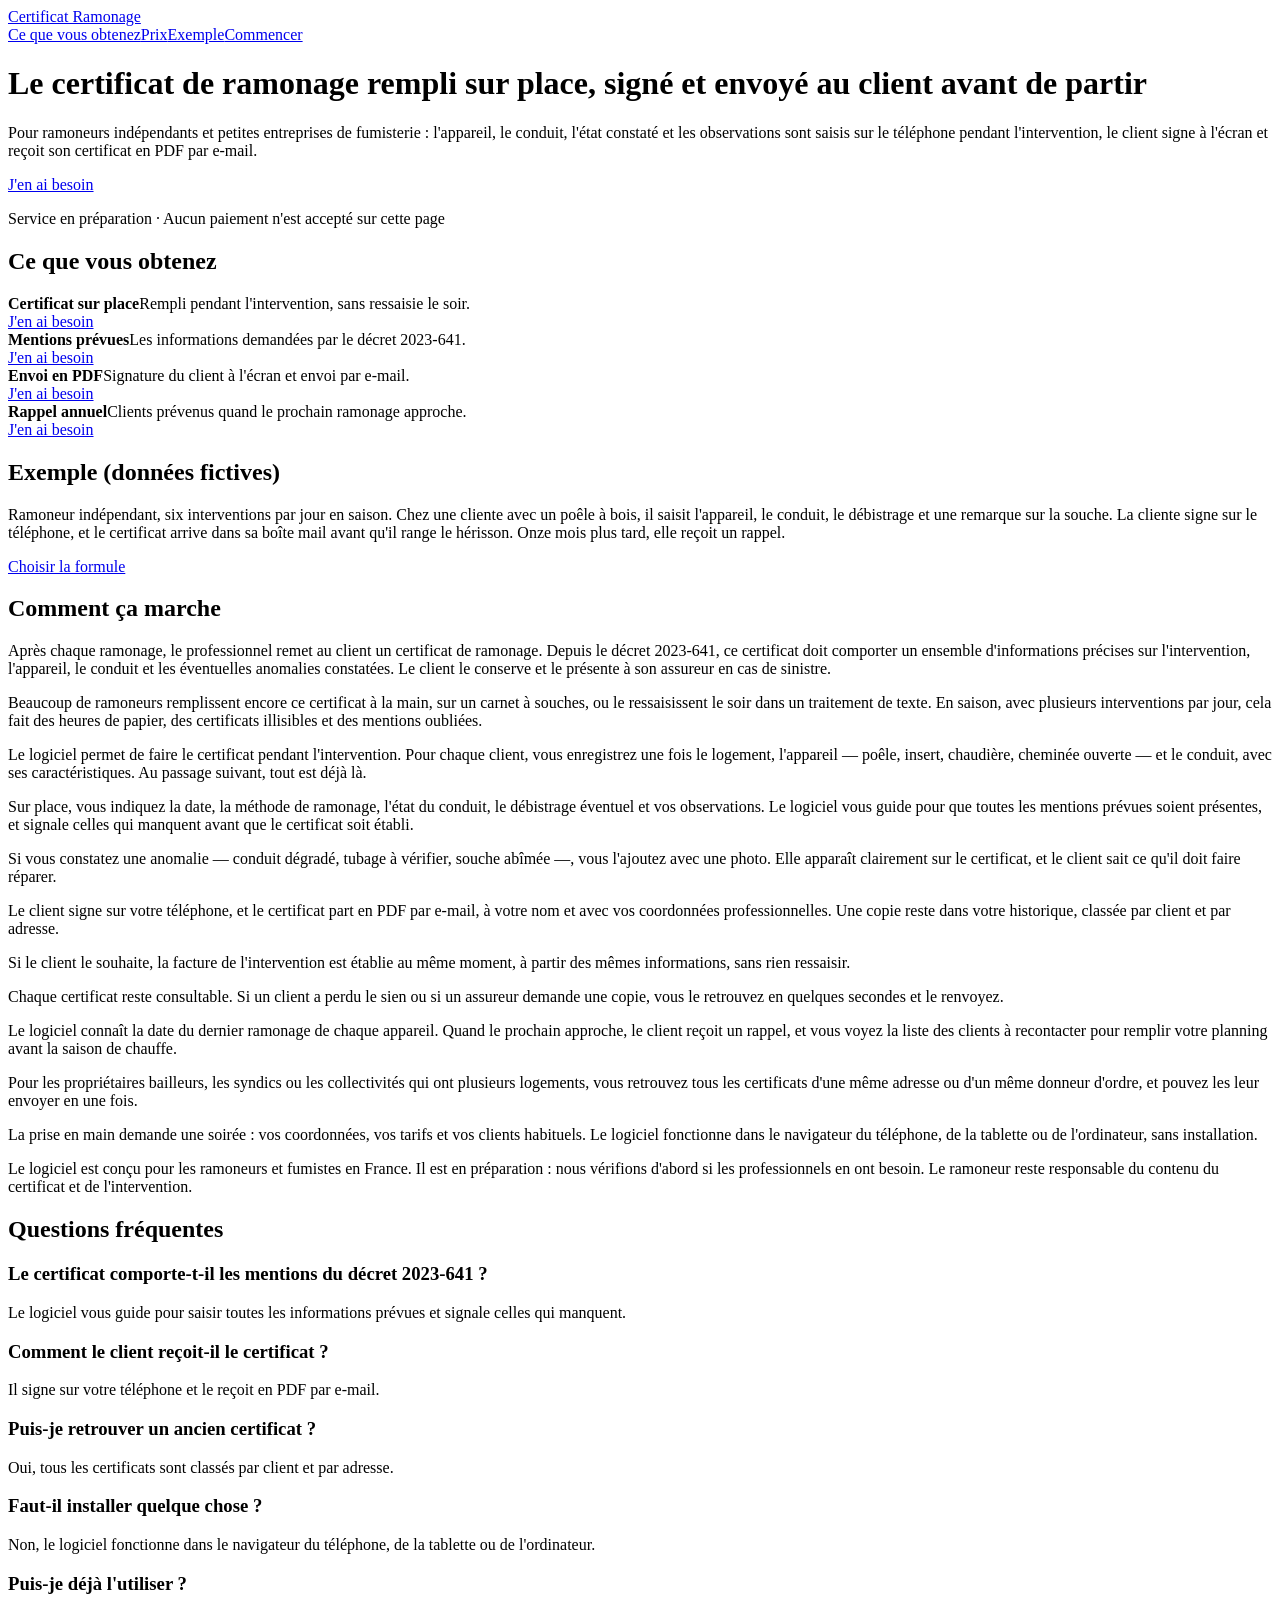
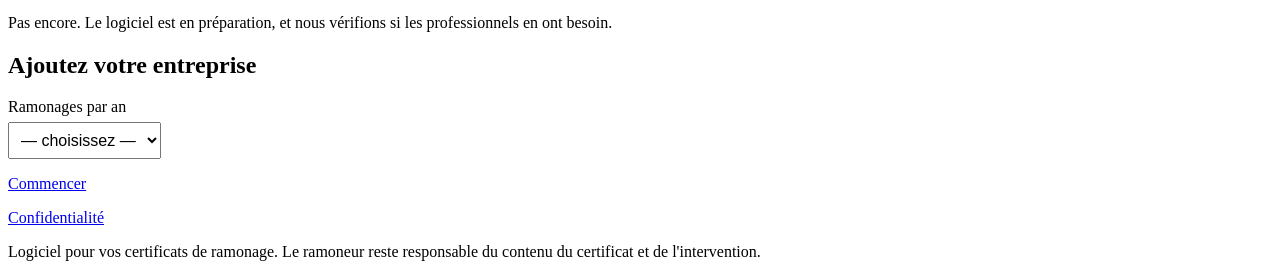
==== index.html @ cc1900db "Смок certiramonage — комплект автора (_Гипотезы), публикация «Смоками» (органика, слово Владельца 14" ====
<!doctype html>
<html lang="fr-FR">
<head>
<meta charset="utf-8">
<!-- Google Tag Manager: код контейнера вставляет автор по заказу «Смоков» (СМ-09) -->
<meta name="viewport" content="width=device-width,initial-scale=1">
<link rel="canonical" href="https://certiramonage.dokufile.com/">
<title>Certificat de ramonage sur place, envoyé en PDF au client</title>
<meta name="description" content="Pour ramoneurs et fumistes : le certificat de ramonage est rempli sur le téléphone pendant l'intervention, avec les mentions prévues par le décret 2023-641, signé par le client et envoyé en PDF avant de quitter le logement.">
<link rel="icon" href="favicon.svg">
<link rel="stylesheet" href="style.css">
<script src="smoke.js" defer></script>
<!-- faq-jsonld:start -->
<script type="application/ld+json">
{
 "@context": "https://schema.org",
 "@type": "FAQPage",
 "mainEntity": [
  {
   "@type": "Question",
   "name": "Le certificat comporte-t-il les mentions du décret 2023-641 ?",
   "acceptedAnswer": {
    "@type": "Answer",
    "text": "Le logiciel vous guide pour saisir toutes les informations prévues et signale celles qui manquent."
   }
  },
  {
   "@type": "Question",
   "name": "Comment le client reçoit-il le certificat ?",
   "acceptedAnswer": {
    "@type": "Answer",
    "text": "Il signe sur votre téléphone et le reçoit en PDF par e-mail."
   }
  },
  {
   "@type": "Question",
   "name": "Puis-je retrouver un ancien certificat ?",
   "acceptedAnswer": {
    "@type": "Answer",
    "text": "Oui, tous les certificats sont classés par client et par adresse."
   }
  },
  {
   "@type": "Question",
   "name": "Faut-il installer quelque chose ?",
   "acceptedAnswer": {
    "@type": "Answer",
    "text": "Non, le logiciel fonctionne dans le navigateur du téléphone, de la tablette ou de l'ordinateur."
   }
  },
  {
   "@type": "Question",
   "name": "Puis-je déjà l'utiliser ?",
   "acceptedAnswer": {
    "@type": "Answer",
    "text": "Pas encore. Le logiciel est en préparation, et nous vérifions si les professionnels en ont besoin."
   }
  }
 ]
}
</script>
<!-- faq-jsonld:end -->
</head>
<body>
<!-- Google Tag Manager (noscript): по заказу «Смоков» (СМ-09) -->

<header><div class="wrap">
  <div class="logo"><a href="index.html" data-ev="click_logo_home">Certificat Ramonage</a></div>
  <nav class="top"><a href="#quoi" data-ev="click_nav_quoi">Ce que vous obtenez</a><a href="price.html" data-ev="click_nav_prix">Prix</a><a href="#exemple" data-ev="click_nav_exemple">Exemple</a><a href="#start" data-ev="click_nav_start">Commencer</a></nav>
</div></header>

<div class="wrap">
  <div class="hero">
    <h1>Le certificat de ramonage rempli sur place, signé et envoyé au client avant de partir</h1>
    <p class="sub">Pour ramoneurs indépendants et petites entreprises de fumisterie : l'appareil, le conduit, l'état constaté et les observations sont saisis sur le téléphone pendant l'intervention, le client signe à l'écran et reçoit son certificat en PDF par e-mail.</p>
    <a class="cta" href="price.html" data-ev="cta_click">J'en ai besoin</a>
    <p class="cta-note">Service en préparation · Aucun paiement n'est accepté sur cette page</p>
  </div>

  <section id="quoi" data-view="features_view">
    <h2>Ce que vous obtenez</h2>
    <div class="grid">
      <div class="card"><b>Certificat sur place</b><span>Rempli pendant l'intervention, sans ressaisie le soir.</span><br><a class="btn" href="price.html" data-ev="feature_certificat">J'en ai besoin</a></div>
      <div class="card"><b>Mentions prévues</b><span>Les informations demandées par le décret 2023-641.</span><br><a class="btn" href="price.html" data-ev="feature_mentions">J'en ai besoin</a></div>
      <div class="card"><b>Envoi en PDF</b><span>Signature du client à l'écran et envoi par e-mail.</span><br><a class="btn" href="price.html" data-ev="feature_envoi">J'en ai besoin</a></div>
      <div class="card"><b>Rappel annuel</b><span>Clients prévenus quand le prochain ramonage approche.</span><br><a class="btn" href="price.html" data-ev="feature_rappel">J'en ai besoin</a></div>
    </div>
  </section>

  <section id="exemple" data-view="example_view">
    <h2>Exemple (données fictives)</h2>
    <p class="fine">Ramoneur indépendant, six interventions par jour en saison. Chez une cliente avec un poêle à bois, il saisit l'appareil, le conduit, le débistrage et une remarque sur la souche. La cliente signe sur le téléphone, et le certificat arrive dans sa boîte mail avant qu'il range le hérisson. Onze mois plus tard, elle reçoit un rappel.</p>
    <a class="cta" href="price.html" data-ev="click_cta_after_example">Choisir la formule</a>
  </section>
<!-- seo-tekst:start -->
  <section id="opis">
    <h2>Comment ça marche</h2>
    <p>Après chaque ramonage, le professionnel remet au client un certificat de ramonage. Depuis le décret 2023-641, ce certificat doit comporter un ensemble d'informations précises sur l'intervention, l'appareil, le conduit et les éventuelles anomalies constatées. Le client le conserve et le présente à son assureur en cas de sinistre.</p>
    <p>Beaucoup de ramoneurs remplissent encore ce certificat à la main, sur un carnet à souches, ou le ressaisissent le soir dans un traitement de texte. En saison, avec plusieurs interventions par jour, cela fait des heures de papier, des certificats illisibles et des mentions oubliées.</p>
    <p>Le logiciel permet de faire le certificat pendant l'intervention. Pour chaque client, vous enregistrez une fois le logement, l'appareil — poêle, insert, chaudière, cheminée ouverte — et le conduit, avec ses caractéristiques. Au passage suivant, tout est déjà là.</p>
    <p>Sur place, vous indiquez la date, la méthode de ramonage, l'état du conduit, le débistrage éventuel et vos observations. Le logiciel vous guide pour que toutes les mentions prévues soient présentes, et signale celles qui manquent avant que le certificat soit établi.</p>
    <p>Si vous constatez une anomalie — conduit dégradé, tubage à vérifier, souche abîmée —, vous l'ajoutez avec une photo. Elle apparaît clairement sur le certificat, et le client sait ce qu'il doit faire réparer.</p>
    <p>Le client signe sur votre téléphone, et le certificat part en PDF par e-mail, à votre nom et avec vos coordonnées professionnelles. Une copie reste dans votre historique, classée par client et par adresse.</p>
    <p>Si le client le souhaite, la facture de l'intervention est établie au même moment, à partir des mêmes informations, sans rien ressaisir.</p>
    <p>Chaque certificat reste consultable. Si un client a perdu le sien ou si un assureur demande une copie, vous le retrouvez en quelques secondes et le renvoyez.</p>
    <p>Le logiciel connaît la date du dernier ramonage de chaque appareil. Quand le prochain approche, le client reçoit un rappel, et vous voyez la liste des clients à recontacter pour remplir votre planning avant la saison de chauffe.</p>
    <p>Pour les propriétaires bailleurs, les syndics ou les collectivités qui ont plusieurs logements, vous retrouvez tous les certificats d'une même adresse ou d'un même donneur d'ordre, et pouvez les leur envoyer en une fois.</p>
    <p>La prise en main demande une soirée : vos coordonnées, vos tarifs et vos clients habituels. Le logiciel fonctionne dans le navigateur du téléphone, de la tablette ou de l'ordinateur, sans installation.</p>
    <p>Le logiciel est conçu pour les ramoneurs et fumistes en France. Il est en préparation : nous vérifions d'abord si les professionnels en ont besoin. Le ramoneur reste responsable du contenu du certificat et de l'intervention.</p>
  </section>
  <section id="faq">
    <h2>Questions fréquentes</h2>
    <h3>Le certificat comporte-t-il les mentions du décret 2023-641 ?</h3>
    <p>Le logiciel vous guide pour saisir toutes les informations prévues et signale celles qui manquent.</p>
    <h3>Comment le client reçoit-il le certificat ?</h3>
    <p>Il signe sur votre téléphone et le reçoit en PDF par e-mail.</p>
    <h3>Puis-je retrouver un ancien certificat ?</h3>
    <p>Oui, tous les certificats sont classés par client et par adresse.</p>
    <h3>Faut-il installer quelque chose ?</h3>
    <p>Non, le logiciel fonctionne dans le navigateur du téléphone, de la tablette ou de l'ordinateur.</p>
    <h3>Puis-je déjà l'utiliser ?</h3>
    <p>Pas encore. Le logiciel est en préparation, et nous vérifions si les professionnels en ont besoin.</p>
  </section>
<!-- seo-tekst:end -->
  <section id="start" data-view="start_view">
    <h2>Ajoutez votre entreprise</h2>
    <p><label>Ramonages par an<br><select data-ev-focus="form_start" style="margin-top:6px;padding:8px;font-size:16px"><option value="">— choisissez —</option><option>Moins de 300</option><option>300–800</option><option>800–1500</option><option>Plus de 1500</option></select></label></p>
    <a class="cta" href="price.html" data-ev="form_submit_click">Commencer</a>
  </section>
</div>

<footer><div class="wrap">
  <p><a href="privacy.html" data-ev="click_legal_privacy">Confidentialité</a></p>
  <p class="muted">Logiciel pour vos certificats de ramonage. Le ramoneur reste responsable du contenu du certificat et de l'intervention.</p>
</div></footer>

</body>
</html>
---- style.css ----
/* Общая база смоков (СМ-23): стиль — один на все смоки, правит «Смоки» в super-romeo/smoki-base. */
@import url("https://super-romeo.github.io/smoki-base/v1/style.css");
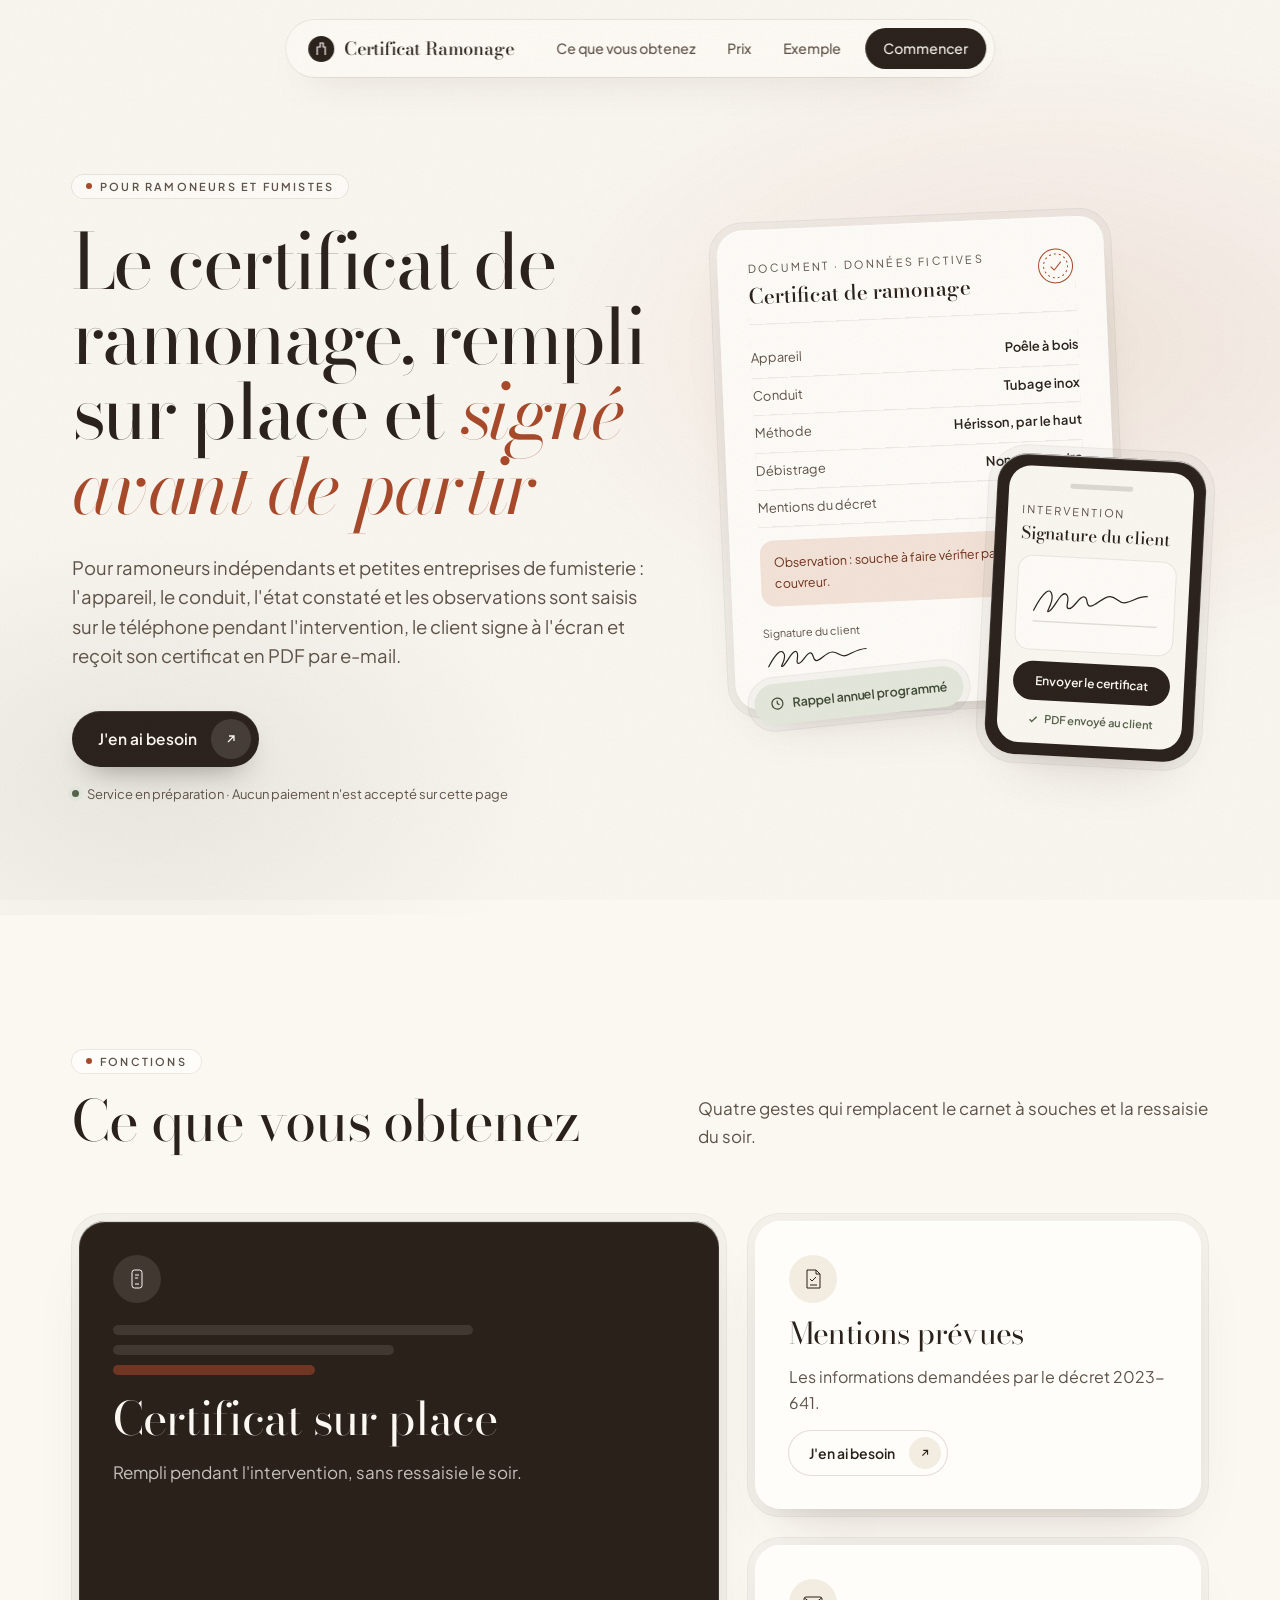
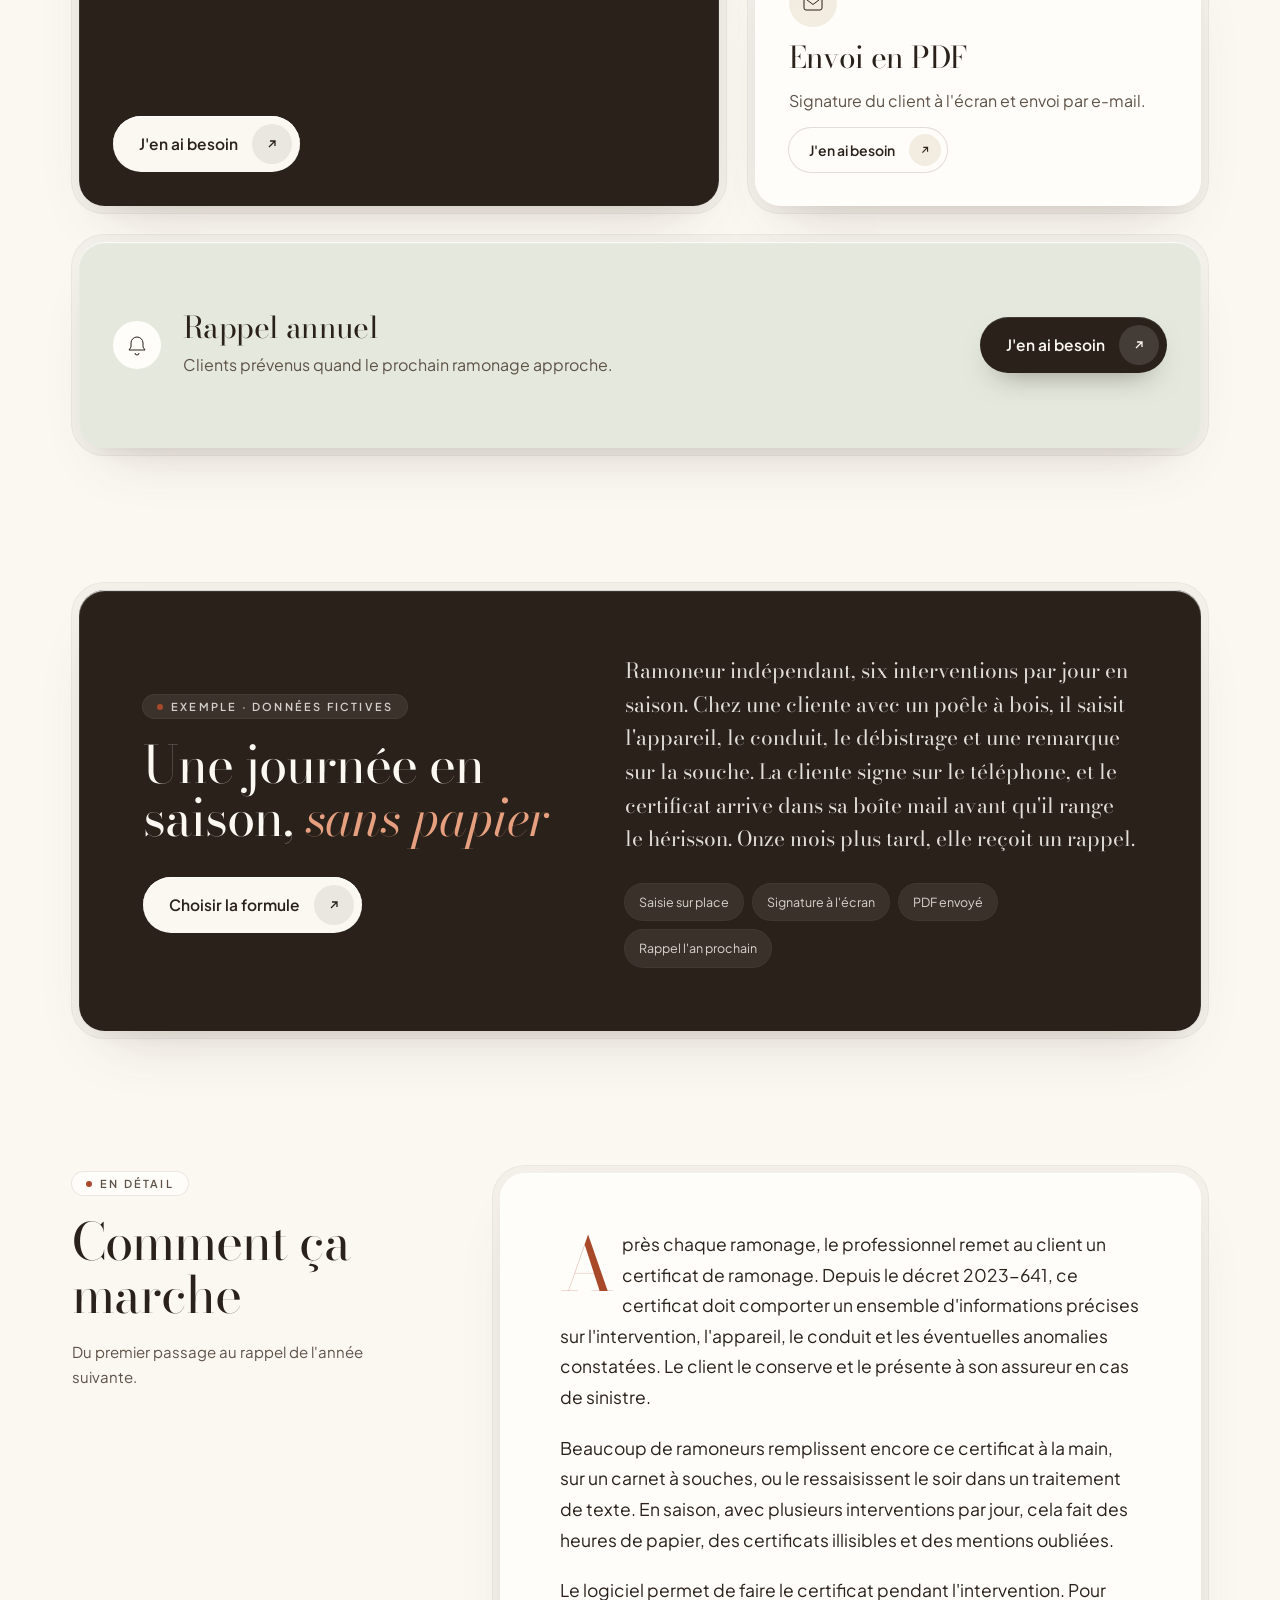
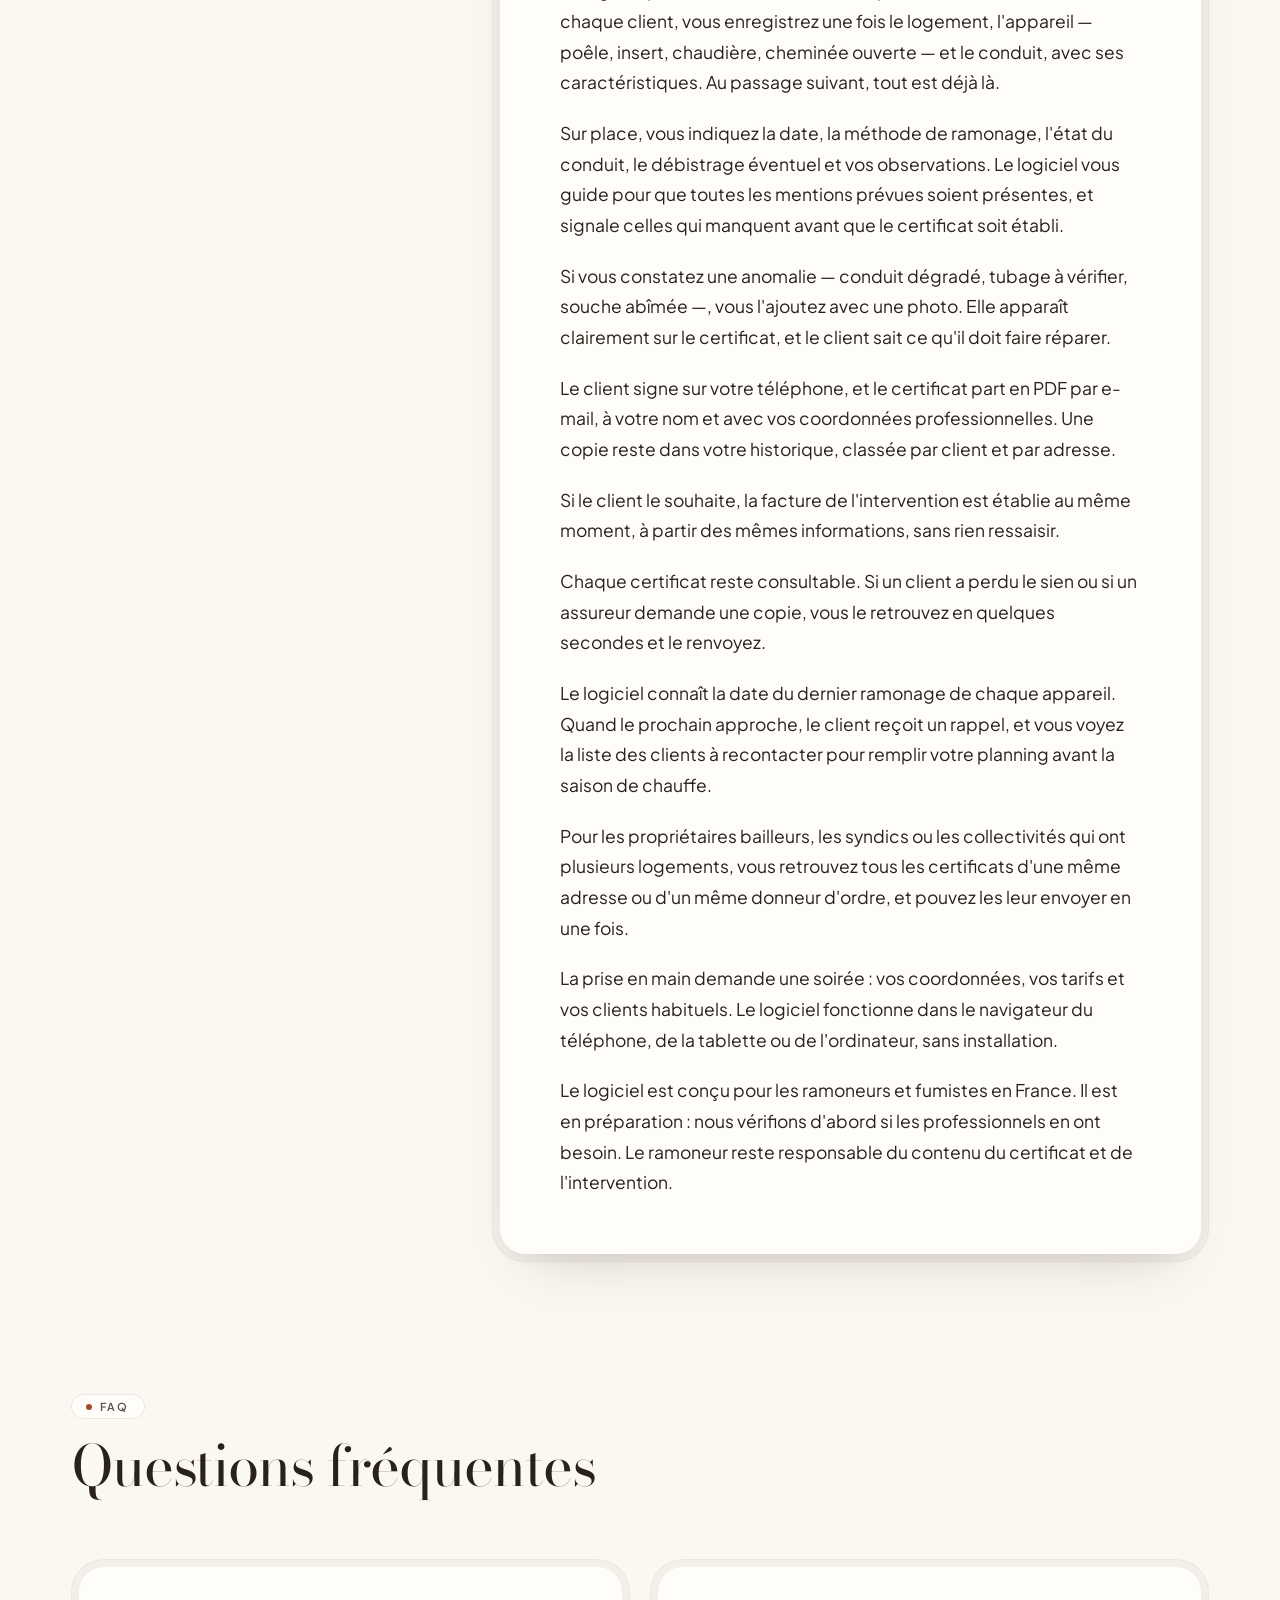
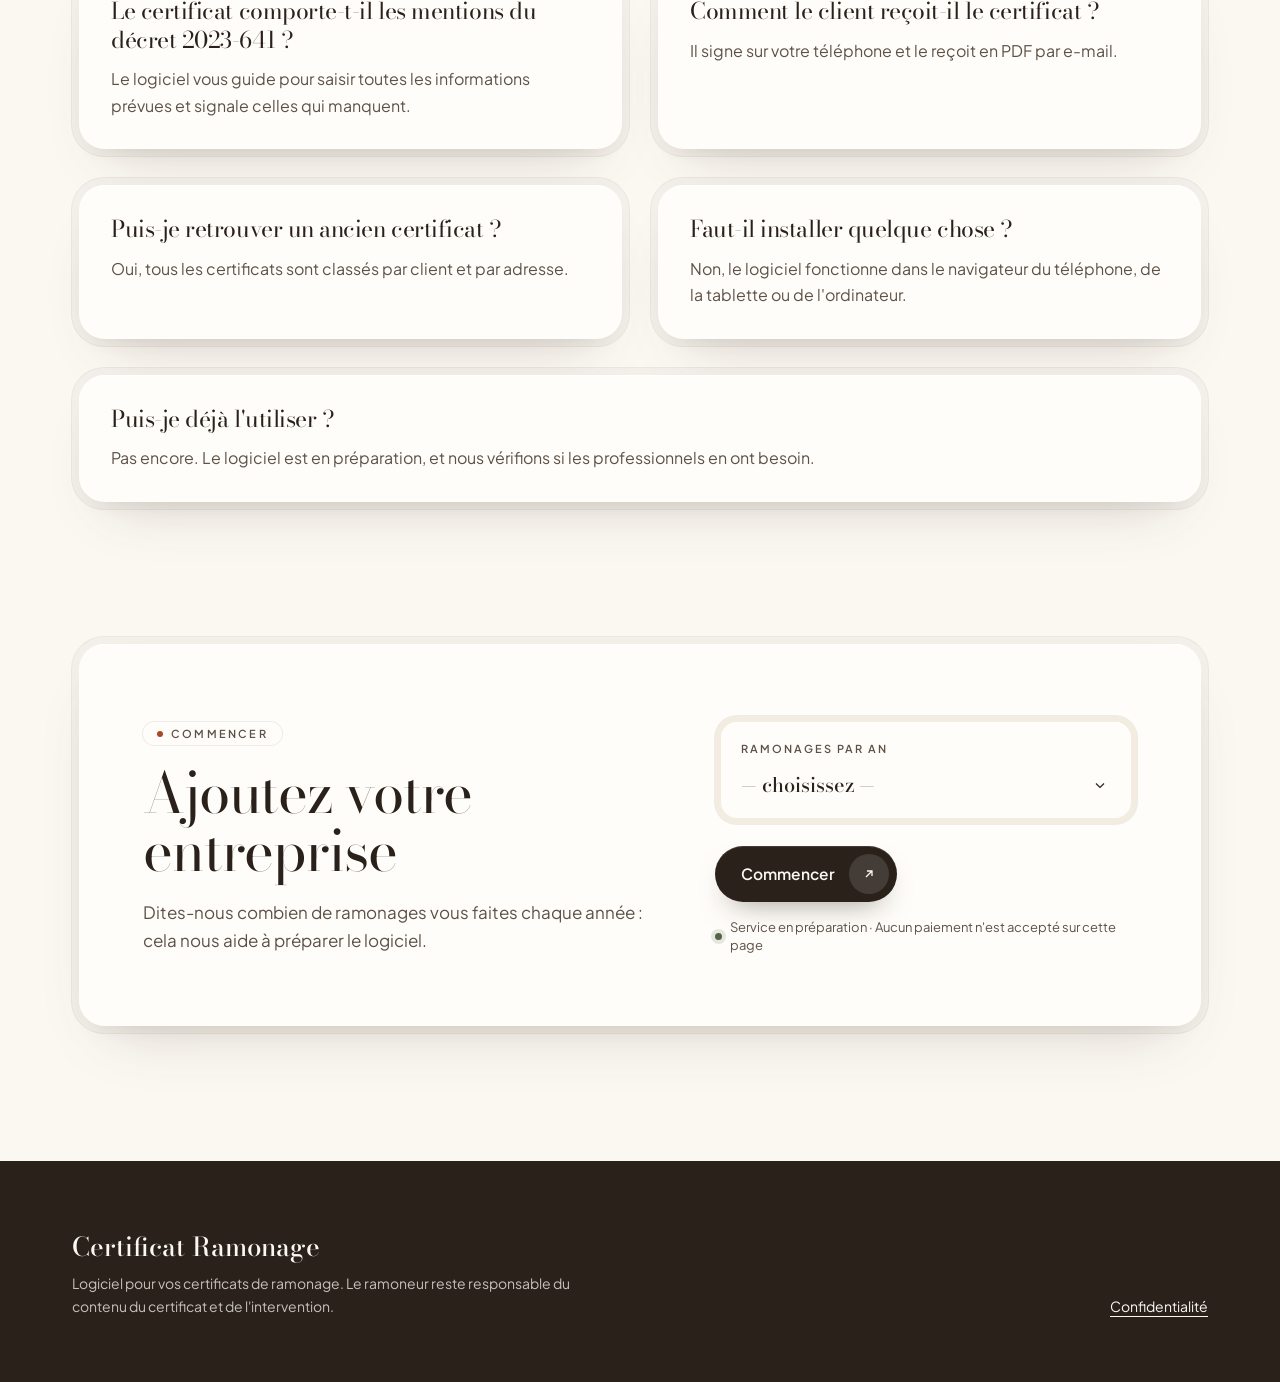
==== commit 744aee34: "Главная: чистый стиль «high-end-visual-design» — вариант для выбора Владельцем (09.11.2026)" ====
--- a/index.html
+++ b/index.html
@@ -2,13 +2,23 @@
 <html lang="fr-FR">
 <head>
 <meta charset="utf-8">
-<!-- Google Tag Manager: код контейнера вставляет автор по заказу «Смоков» (СМ-09) -->
+<!-- Google Tag Manager -->
+<script>(function(w,d,s,l,i){w[l]=w[l]||[];w[l].push({'gtm.start':
+new Date().getTime(),event:'gtm.js'});var f=d.getElementsByTagName(s)[0],
+j=d.createElement(s),dl=l!='dataLayer'?'&l='+l:'';j.async=true;j.src=
+'https://www.googletagmanager.com/gtm.js?id='+i+dl;f.parentNode.insertBefore(j,f);
+})(window,document,'script','dataLayer','GTM-KV7PTPCV');</script>
+<!-- End Google Tag Manager -->
 <meta name="viewport" content="width=device-width,initial-scale=1">
 <link rel="canonical" href="https://certiramonage.dokufile.com/">
 <title>Certificat de ramonage sur place, envoyé en PDF au client</title>
-<meta name="description" content="Pour ramoneurs et fumistes : le certificat de ramonage est rempli sur le téléphone pendant l'intervention, avec les mentions prévues par le décret 2023-641, signé par le client et envoyé en PDF avant de quitter le logement.">
+<meta name="description" content="Pour ramoneurs : le certificat de ramonage rempli sur le téléphone, avec les mentions du décret 2023-641, signé et envoyé en PDF au client.">
 <link rel="icon" href="favicon.svg">
 <link rel="stylesheet" href="style.css">
+<link rel="preconnect" href="https://fonts.googleapis.com">
+<link rel="preconnect" href="https://fonts.gstatic.com" crossorigin>
+<link rel="stylesheet" href="https://fonts.googleapis.com/css2?family=Bodoni+Moda:ital,opsz,wght@0,6..96,400..600;1,6..96,400..600&family=Plus+Jakarta+Sans:wght@400;500;600&display=swap">
+<link rel="stylesheet" href="variant.css">
 <script src="smoke.js" defer></script>
 <!-- faq-jsonld:start -->
 <script type="application/ld+json">
@@ -62,39 +72,127 @@
 <!-- faq-jsonld:end -->
 </head>
 <body>
-<!-- Google Tag Manager (noscript): по заказу «Смоков» (СМ-09) -->
-
-<header><div class="wrap">
-  <div class="logo"><a href="index.html" data-ev="click_logo_home">Certificat Ramonage</a></div>
-  <nav class="top"><a href="#quoi" data-ev="click_nav_quoi">Ce que vous obtenez</a><a href="price.html" data-ev="click_nav_prix">Prix</a><a href="#exemple" data-ev="click_nav_exemple">Exemple</a><a href="#start" data-ev="click_nav_start">Commencer</a></nav>
-</div></header>
-
-<div class="wrap">
-  <div class="hero">
-    <h1>Le certificat de ramonage rempli sur place, signé et envoyé au client avant de partir</h1>
-    <p class="sub">Pour ramoneurs indépendants et petites entreprises de fumisterie : l'appareil, le conduit, l'état constaté et les observations sont saisis sur le téléphone pendant l'intervention, le client signe à l'écran et reçoit son certificat en PDF par e-mail.</p>
-    <a class="cta" href="price.html" data-ev="cta_click">J'en ai besoin</a>
-    <p class="cta-note">Service en préparation · Aucun paiement n'est accepté sur cette page</p>
-  </div>
-
-  <section id="quoi" data-view="features_view">
-    <h2>Ce que vous obtenez</h2>
-    <div class="grid">
-      <div class="card"><b>Certificat sur place</b><span>Rempli pendant l'intervention, sans ressaisie le soir.</span><br><a class="btn" href="price.html" data-ev="feature_certificat">J'en ai besoin</a></div>
-      <div class="card"><b>Mentions prévues</b><span>Les informations demandées par le décret 2023-641.</span><br><a class="btn" href="price.html" data-ev="feature_mentions">J'en ai besoin</a></div>
-      <div class="card"><b>Envoi en PDF</b><span>Signature du client à l'écran et envoi par e-mail.</span><br><a class="btn" href="price.html" data-ev="feature_envoi">J'en ai besoin</a></div>
-      <div class="card"><b>Rappel annuel</b><span>Clients prévenus quand le prochain ramonage approche.</span><br><a class="btn" href="price.html" data-ev="feature_rappel">J'en ai besoin</a></div>
-    </div>
-  </section>
-
-  <section id="exemple" data-view="example_view">
-    <h2>Exemple (données fictives)</h2>
-    <p class="fine">Ramoneur indépendant, six interventions par jour en saison. Chez une cliente avec un poêle à bois, il saisit l'appareil, le conduit, le débistrage et une remarque sur la souche. La cliente signe sur le téléphone, et le certificat arrive dans sa boîte mail avant qu'il range le hérisson. Onze mois plus tard, elle reçoit un rappel.</p>
-    <a class="cta" href="price.html" data-ev="click_cta_after_example">Choisir la formule</a>
-  </section>
+<!-- Google Tag Manager (noscript) -->
+<noscript><iframe src="https://www.googletagmanager.com/ns.html?id=GTM-KV7PTPCV"
+height="0" width="0" style="display:none;visibility:hidden"></iframe></noscript>
+<!-- End Google Tag Manager (noscript) -->
+<script>document.documentElement.classList.add('js');</script>
+
+<div class="lux">
+
+<header class="island">
+  
+  <div class="brand"><a href="index.html" data-ev="click_logo_home"><span class="brand-mark" aria-hidden="true"><svg width="12" height="14" viewBox="0 0 12 14" fill="none" stroke="#fbf8f2" stroke-width="1.2"><path d="M2 13V5h3V1h3v4h2v8"/></svg></span>Certificat Ramonage</a></div>
+  <nav class="top" id="menu" aria-label="Navigation principale"><a href="#quoi" data-ev="click_nav_quoi">Ce que vous obtenez</a><a href="price.html" data-ev="click_nav_prix">Prix</a><a href="#exemple" data-ev="click_nav_exemple">Exemple</a><a href="#start" class="nav-start" data-ev="click_nav_start">Commencer</a></nav>
+  <input type="checkbox" id="nav-toggle" class="nav-toggle" aria-label="Menu" aria-controls="menu"><label for="nav-toggle" class="burger"><span></span><span></span></label>
+</header>
+
+<main>
+  <section class="hero-lux">
+    <div class="shell hero-grid">
+      <div class="hero-copy">
+        <span class="eyebrow rv"><i></i>Pour ramoneurs et fumistes</span>
+        <h1 class="rv d1">Le certificat de ramonage, rempli sur place et <em>signé avant de partir</em></h1>
+        <p class="lede rv d2">Pour ramoneurs indépendants et petites entreprises de fumisterie : l'appareil, le conduit, l'état constaté et les observations sont saisis sur le téléphone pendant l'intervention, le client signe à l'écran et reçoit son certificat en PDF par e-mail.</p>
+        <div class="hero-actions rv d3">
+          <a class="pill" href="price.html" data-ev="cta_click">J'en ai besoin <span class="knob" aria-hidden="true"><svg width="14" height="14" viewBox="0 0 14 14" fill="none" stroke="currentColor" stroke-width="1.3"><path d="M4 10L10 4M5 4h5v5"/></svg></span></a>
+          <p class="note">Service en préparation · Aucun paiement n'est accepté sur cette page</p>
+        </div>
+      </div>
+
+      <div class="cascade" aria-hidden="true">
+        <div class="bezel doc rv d1"><div class="core">
+          <div class="doc-head">
+            <div><div class="doc-kicker">Document · données fictives</div><div class="doc-title">Certificat de ramonage</div></div>
+            <svg width="38" height="38" viewBox="0 0 38 38" fill="none" stroke="#a8492a" stroke-width="1"><circle cx="19" cy="19" r="17"/><circle cx="19" cy="19" r="12" stroke-dasharray="2 3"/><path d="M14 19.5l3.5 3.5 7-8"/></svg>
+          </div>
+          <div class="doc-row"><span>Appareil</span><span>Poêle à bois</span></div>
+          <div class="doc-row"><span>Conduit</span><span>Tubage inox</span></div>
+          <div class="doc-row"><span>Méthode</span><span>Hérisson, par le haut</span></div>
+          <div class="doc-row"><span>Débistrage</span><span>Non nécessaire</span></div>
+          <div class="doc-row"><span>Mentions du décret</span><span>Complètes</span></div>
+          <div class="doc-obs">Observation : souche à faire vérifier par un couvreur.</div>
+          <div class="doc-sign">
+            <div><small>Signature du client</small><svg width="130" height="34" viewBox="0 0 130 34" fill="none" stroke="#2a211b" stroke-width="1.2" stroke-linecap="round"><path d="M4 24c8-14 14-18 16-12s-6 14-2 12 10-16 14-14-2 12 2 12 8-10 12-10 2 8 6 8 10-8 16-8 8 6 14 4 12-6 20-6"/></svg></div>
+            <div style="text-align:right"><small>Envoi</small><b style="font-size:13px">PDF par e-mail</b></div>
+          </div>
+        </div></div>
+
+        <div class="bezel phone rv d2"><div class="core">
+          <div class="screen">
+            <div class="notch"></div>
+            <div class="screen-k">Intervention</div>
+            <div class="screen-t">Signature du client</div>
+            <div class="screen-pad"><svg width="100%" height="70" viewBox="0 0 160 70" fill="none" stroke="#2a211b" stroke-width="1.4" stroke-linecap="round"><path d="M10 48c10-22 18-28 20-18s-8 22-2 18 12-24 18-20-2 16 4 16 10-14 16-14 2 10 8 10 14-12 22-12 10 8 18 6 14-8 24-8"/><path d="M10 60h140" stroke="#2a211b" stroke-opacity=".15"/></svg></div>
+            <div class="screen-btn">Envoyer le certificat</div>
+            <div class="screen-ok"><svg width="12" height="12" viewBox="0 0 12 12" fill="none" stroke="currentColor" stroke-width="1.4"><path d="M2.5 6.5l2.2 2.2 4.8-5"/></svg>PDF envoyé au client</div>
+          </div>
+        </div></div>
+
+        <div class="stamp rv d3"><span><svg width="14" height="14" viewBox="0 0 14 14" fill="none" stroke="currentColor" stroke-width="1.2"><circle cx="7" cy="7" r="5.5"/><path d="M7 4v3l2 1.5"/></svg>Rappel annuel programmé</span></div>
+      </div>
+    </div>
+  </section>
+
+  <section class="sec" id="quoi" data-view="features_view">
+    <div class="shell">
+      <div class="sec-head">
+        <div class="rv"><span class="eyebrow"><i></i>Fonctions</span><h2>Ce que vous obtenez</h2></div>
+        <p class="rv d1">Quatre gestes qui remplacent le carnet à souches et la ressaisie du soir.</p>
+      </div>
+      <div class="bento">
+        <div class="bezel tile b1 rv"><div class="core">
+          <span class="ico" aria-hidden="true"><svg width="22" height="22" viewBox="0 0 22 22" fill="none" stroke="currentColor" stroke-width="1"><rect x="6" y="2" width="10" height="18" rx="2.5"/><path d="M9 16h4M9 7h4M9 10h3"/></svg></span>
+          <div class="mini-lines" aria-hidden="true"><span></span><span></span><span></span></div>
+          <div><h3>Certificat sur place</h3><p style="margin-top:14px">Rempli pendant l'intervention, sans ressaisie le soir.</p></div>
+          <a class="pill light" href="price.html" data-ev="feature_certificat">J'en ai besoin <span class="knob" aria-hidden="true"><svg width="14" height="14" viewBox="0 0 14 14" fill="none" stroke="currentColor" stroke-width="1.3"><path d="M4 10L10 4M5 4h5v5"/></svg></span></a>
+        </div></div>
+        <div class="bezel tile b2 rv d1"><div class="core">
+          <span class="ico" aria-hidden="true"><svg width="22" height="22" viewBox="0 0 22 22" fill="none" stroke="currentColor" stroke-width="1"><path d="M5 2h9l4 4v14H5z"/><path d="M14 2v4h4M8 11l2 2 4-4M8 17h7"/></svg></span>
+          <h3>Mentions prévues</h3><p>Les informations demandées par le décret 2023-641.</p>
+          <a class="pill ghost" href="price.html" data-ev="feature_mentions">J'en ai besoin <span class="knob" aria-hidden="true"><svg width="12" height="12" viewBox="0 0 14 14" fill="none" stroke="currentColor" stroke-width="1.3"><path d="M4 10L10 4M5 4h5v5"/></svg></span></a>
+        </div></div>
+        <div class="bezel tile b3 rv d2"><div class="core">
+          <span class="ico" aria-hidden="true"><svg width="22" height="22" viewBox="0 0 22 22" fill="none" stroke="currentColor" stroke-width="1"><rect x="2" y="5" width="18" height="13" rx="2"/><path d="M2.5 6l8.5 6.5L19.5 6"/></svg></span>
+          <h3>Envoi en PDF</h3><p>Signature du client à l'écran et envoi par e-mail.</p>
+          <a class="pill ghost" href="price.html" data-ev="feature_envoi">J'en ai besoin <span class="knob" aria-hidden="true"><svg width="12" height="12" viewBox="0 0 14 14" fill="none" stroke="currentColor" stroke-width="1.3"><path d="M4 10L10 4M5 4h5v5"/></svg></span></a>
+        </div></div>
+        <div class="bezel tile b4 rv"><div class="core">
+          <div class="b4-text">
+            <span class="ico" aria-hidden="true"><svg width="22" height="22" viewBox="0 0 22 22" fill="none" stroke="currentColor" stroke-width="1"><path d="M11 3a6 6 0 0 1 6 6v4l2 3H3l2-3V9a6 6 0 0 1 6-6zM9 19a2 2 0 0 0 4 0"/></svg></span>
+            <div><h3>Rappel annuel</h3><p style="margin-top:8px">Clients prévenus quand le prochain ramonage approche.</p></div>
+          </div>
+          <a class="pill" href="price.html" data-ev="feature_rappel">J'en ai besoin <span class="knob" aria-hidden="true"><svg width="14" height="14" viewBox="0 0 14 14" fill="none" stroke="currentColor" stroke-width="1.3"><path d="M4 10L10 4M5 4h5v5"/></svg></span></a>
+        </div></div>
+      </div>
+    </div>
+  </section>
+
+  <section class="sec" id="exemple" data-view="example_view" style="padding-top:0">
+    <div class="shell">
+      <div class="bezel example rv"><div class="core">
+        <div>
+          <span class="eyebrow"><i></i>Exemple · données fictives</span>
+          <h2>Une journée en saison, <em>sans papier</em></h2>
+          <a class="pill light" href="price.html" data-ev="click_cta_after_example">Choisir la formule <span class="knob" aria-hidden="true"><svg width="14" height="14" viewBox="0 0 14 14" fill="none" stroke="currentColor" stroke-width="1.3"><path d="M4 10L10 4M5 4h5v5"/></svg></span></a>
+        </div>
+        <div>
+          <p class="story">Ramoneur indépendant, six interventions par jour en saison. Chez une cliente avec un poêle à bois, il saisit l'appareil, le conduit, le débistrage et une remarque sur la souche. La cliente signe sur le téléphone, et le certificat arrive dans sa boîte mail avant qu'il range le hérisson. Onze mois plus tard, elle reçoit un rappel.</p>
+          <div class="timeline" aria-hidden="true"><span>Saisie sur place</span><span>Signature à l'écran</span><span>PDF envoyé</span><span>Rappel l'an prochain</span></div>
+        </div>
+      </div></div>
+    </div>
+  </section>
+
 <!-- seo-tekst:start -->
-  <section id="opis">
-    <h2>Comment ça marche</h2>
+  <section class="sec" id="opis" style="padding-top:0">
+    <div class="shell reading">
+      <div class="side rv">
+        <span class="eyebrow"><i></i>En détail</span>
+        <h2>Comment ça marche</h2>
+        <p>Du premier passage au rappel de l'année suivante.</p>
+      </div>
+      <div class="bezel body rv d1"><div class="core">
     <p>Après chaque ramonage, le professionnel remet au client un certificat de ramonage. Depuis le décret 2023-641, ce certificat doit comporter un ensemble d'informations précises sur l'intervention, l'appareil, le conduit et les éventuelles anomalies constatées. Le client le conserve et le présente à son assureur en cas de sinistre.</p>
     <p>Beaucoup de ramoneurs remplissent encore ce certificat à la main, sur un carnet à souches, ou le ressaisissent le soir dans un traitement de texte. En saison, avec plusieurs interventions par jour, cela fait des heures de papier, des certificats illisibles et des mentions oubliées.</p>
     <p>Le logiciel permet de faire le certificat pendant l'intervention. Pour chaque client, vous enregistrez une fois le logement, l'appareil — poêle, insert, chaudière, cheminée ouverte — et le conduit, avec ses caractéristiques. Au passage suivant, tout est déjà là.</p>
@@ -107,32 +205,76 @@
     <p>Pour les propriétaires bailleurs, les syndics ou les collectivités qui ont plusieurs logements, vous retrouvez tous les certificats d'une même adresse ou d'un même donneur d'ordre, et pouvez les leur envoyer en une fois.</p>
     <p>La prise en main demande une soirée : vos coordonnées, vos tarifs et vos clients habituels. Le logiciel fonctionne dans le navigateur du téléphone, de la tablette ou de l'ordinateur, sans installation.</p>
     <p>Le logiciel est conçu pour les ramoneurs et fumistes en France. Il est en préparation : nous vérifions d'abord si les professionnels en ont besoin. Le ramoneur reste responsable du contenu du certificat et de l'intervention.</p>
-  </section>
-  <section id="faq">
-    <h2>Questions fréquentes</h2>
-    <h3>Le certificat comporte-t-il les mentions du décret 2023-641 ?</h3>
-    <p>Le logiciel vous guide pour saisir toutes les informations prévues et signale celles qui manquent.</p>
-    <h3>Comment le client reçoit-il le certificat ?</h3>
-    <p>Il signe sur votre téléphone et le reçoit en PDF par e-mail.</p>
-    <h3>Puis-je retrouver un ancien certificat ?</h3>
-    <p>Oui, tous les certificats sont classés par client et par adresse.</p>
-    <h3>Faut-il installer quelque chose ?</h3>
-    <p>Non, le logiciel fonctionne dans le navigateur du téléphone, de la tablette ou de l'ordinateur.</p>
-    <h3>Puis-je déjà l'utiliser ?</h3>
-    <p>Pas encore. Le logiciel est en préparation, et nous vérifions si les professionnels en ont besoin.</p>
+      </div></div>
+    </div>
+  </section>
+  <section class="sec" id="faq" style="padding-top:0">
+    <div class="shell">
+      <div class="sec-head">
+        <div class="rv"><span class="eyebrow"><i></i>FAQ</span><h2>Questions fréquentes</h2></div>
+      </div>
+      <div class="faq-list">
+        <div class="bezel faq-item rv"><div class="core"><h3>Le certificat comporte-t-il les mentions du décret 2023-641 ?</h3>
+    <p>Le logiciel vous guide pour saisir toutes les informations prévues et signale celles qui manquent.</p></div></div>
+        <div class="bezel faq-item rv d1"><div class="core"><h3>Comment le client reçoit-il le certificat ?</h3>
+    <p>Il signe sur votre téléphone et le reçoit en PDF par e-mail.</p></div></div>
+        <div class="bezel faq-item rv"><div class="core"><h3>Puis-je retrouver un ancien certificat ?</h3>
+    <p>Oui, tous les certificats sont classés par client et par adresse.</p></div></div>
+        <div class="bezel faq-item rv d1"><div class="core"><h3>Faut-il installer quelque chose ?</h3>
+    <p>Non, le logiciel fonctionne dans le navigateur du téléphone, de la tablette ou de l'ordinateur.</p></div></div>
+        <div class="bezel faq-item rv"><div class="core"><h3>Puis-je déjà l'utiliser ?</h3>
+    <p>Pas encore. Le logiciel est en préparation, et nous vérifions si les professionnels en ont besoin.</p></div></div>
+      </div>
+    </div>
   </section>
 <!-- seo-tekst:end -->
-  <section id="start" data-view="start_view">
-    <h2>Ajoutez votre entreprise</h2>
-    <p><label>Ramonages par an<br><select data-ev-focus="form_start" style="margin-top:6px;padding:8px;font-size:16px"><option value="">— choisissez —</option><option>Moins de 300</option><option>300–800</option><option>800–1500</option><option>Plus de 1500</option></select></label></p>
-    <a class="cta" href="price.html" data-ev="form_submit_click">Commencer</a>
-  </section>
+
+  <section class="sec" id="start" data-view="start_view" style="padding-top:0">
+    <div class="shell">
+      <div class="bezel start rv"><div class="core">
+        <div>
+          <span class="eyebrow"><i></i>Commencer</span>
+          <h2>Ajoutez votre entreprise</h2>
+          <p class="lead">Dites-nous combien de ramonages vous faites chaque année : cela nous aide à préparer le logiciel.</p>
+        </div>
+        <div>
+          <div class="field-shell"><div class="field">
+            <label>Ramonages par an<select data-ev-focus="form_start"><option value="">— choisissez —</option><option>Moins de 300</option><option>300–800</option><option>800–1500</option><option>Plus de 1500</option></select></label>
+          </div></div>
+          <div class="actions">
+            <a class="pill" href="price.html" data-ev="form_submit_click">Commencer <span class="knob" aria-hidden="true"><svg width="14" height="14" viewBox="0 0 14 14" fill="none" stroke="currentColor" stroke-width="1.3"><path d="M4 10L10 4M5 4h5v5"/></svg></span></a>
+            <p class="note">Service en préparation · Aucun paiement n'est accepté sur cette page</p>
+          </div>
+        </div>
+      </div></div>
+    </div>
+  </section>
+</main>
+
+<footer class="foot"><div class="shell">
+  <div class="row">
+    <div>
+      <div class="fbrand">Certificat Ramonage</div>
+      <p class="muted">Logiciel pour vos certificats de ramonage. Le ramoneur reste responsable du contenu du certificat et de l'intervention.</p>
+    </div>
+    <p><a href="privacy.html" data-ev="click_legal_privacy">Confidentialité</a></p>
+  </div>
+</div></footer>
+
 </div>
 
-<footer><div class="wrap">
-  <p><a href="privacy.html" data-ev="click_legal_privacy">Confidentialité</a></p>
-  <p class="muted">Logiciel pour vos certificats de ramonage. Le ramoneur reste responsable du contenu du certificat et de l'intervention.</p>
-</div></footer>
-
+<script>
+(function(){
+  var root=document.documentElement, b=document.getElementById('nav-toggle'), m=document.getElementById('menu');
+  function set(o){b.checked=o;root.classList.toggle('menu-open',o);}
+  b.addEventListener('change',function(){set(b.checked);});
+  m.addEventListener('click',function(e){if(e.target.closest('a'))set(false);});
+  document.addEventListener('keydown',function(e){if(e.key==='Escape')set(false);});
+  var els=document.querySelectorAll('.rv');
+  if(!('IntersectionObserver' in window)){for(var i=0;i<els.length;i++)els[i].classList.add('in');return;}
+  var io=new IntersectionObserver(function(en){en.forEach(function(x){if(x.isIntersecting){x.target.classList.add('in');io.unobserve(x.target);}});},{rootMargin:'0px 0px -8% 0px',threshold:.08});
+  els.forEach(function(el){io.observe(el);});
+})();
+</script>
 </body>
 </html>
--- a/variant.css
+++ b/variant.css
@@ -0,0 +1,350 @@
+/* Certificat Ramonage — high-end-visual-design · Editorial Luxury × Editorial Split / Z-Axis Cascade */
+:root {
+  --cream: #fbf8f2;
+  --paper: #fffdf9;
+  --linen: #f2ece1;
+  --espresso: #2a211b;
+  --espresso-2: #3a2e26;
+  --ink: #2a211b;
+  --ink-soft: #5e5248;
+  --sage: #56634b;
+  --sage-soft: #e5e9dd;
+  --ember: #a8492a;
+  --ember-soft: #f4e4d9;
+  --hair: rgba(42, 33, 27, .08);
+  --hair-2: rgba(42, 33, 27, .14);
+  --spring: cubic-bezier(.32, .72, 0, 1);
+  --serif: "Bodoni Moda", "Iowan Old Style", "Palatino Linotype", Georgia, serif;
+  --sans: "Plus Jakarta Sans", "Segoe UI", system-ui, sans-serif;
+  --r-outer: 2rem;
+  --r-inner: calc(2rem - .4rem);
+  --shadow-amb: 0 30px 60px -30px rgba(74, 52, 36, .22), 0 12px 24px -18px rgba(74, 52, 36, .14);
+}
+
+*, *::before, *::after { box-sizing: border-box; }
+html { -webkit-text-size-adjust: 100%; scroll-behavior: smooth; scroll-padding-top: 110px; }
+body {
+  margin: 0; max-width: none; padding: 0;
+  background: var(--cream); color: var(--ink);
+  font: 400 17px/1.65 var(--sans);
+  overflow-x: hidden;
+  -webkit-font-smoothing: antialiased;
+}
+body::after { /* film grain, fixed, non-interactive */
+  content: ""; position: fixed; inset: 0; pointer-events: none; z-index: 40; opacity: .05;
+  background-image: url("data:image/svg+xml;utf8,<svg xmlns='http://www.w3.org/2000/svg' width='160' height='160'><filter id='n'><feTurbulence type='fractalNoise' baseFrequency='.9' numOctaves='3' stitchTiles='stitch'/><feColorMatrix values='0 0 0 0 0.16 0 0 0 0 0.13 0 0 0 0 0.1 0 0 0 1 0'/></filter><rect width='100%' height='100%' filter='url(%23n)'/></svg>");
+}
+.lux a { color: inherit; }
+.lux h1, .lux h2, .lux h3 { font-family: var(--serif); font-weight: 400; color: var(--ink); letter-spacing: -.02em; margin: 0; }
+.lux p { margin: 0; }
+.shell { width: 100%; max-width: 1200px; margin: 0 auto; padding: 0 32px; }
+
+/* ---------- Fluid island nav ---------- */
+.island {
+  position: fixed; top: 20px; left: 50%; transform: translateX(-50%); z-index: 30;
+  display: flex; align-items: center; gap: 28px;
+  padding: 8px 8px 8px 22px; border-radius: 999px;
+  background: rgba(255, 253, 249, .72);
+  backdrop-filter: blur(18px) saturate(1.2); -webkit-backdrop-filter: blur(18px) saturate(1.2);
+  box-shadow: 0 0 0 1px var(--hair), 0 18px 40px -24px rgba(74, 52, 36, .35);
+  width: max-content; max-width: calc(100% - 32px);
+}
+.island .brand { margin: 0; font: 500 18px/1 var(--serif); letter-spacing: -.01em; white-space: nowrap; }
+.island .brand a { text-decoration: none; display: inline-flex; align-items: center; gap: 10px; }
+.brand-mark { width: 26px; height: 26px; border-radius: 50%; background: var(--espresso); display: grid; place-items: center; }
+.island nav.top { display: flex; align-items: center; gap: 4px; margin: 0; padding: 0; background: none; }
+.island nav.top a {
+  text-decoration: none; font-size: 14px; font-weight: 500; color: var(--ink-soft);
+  padding: 9px 14px; border-radius: 999px;
+  transition: background-color .5s var(--spring), color .5s var(--spring);
+}
+.island nav.top a:hover { background: rgba(42, 33, 27, .05); color: var(--ink); }
+.island nav.top a.nav-start { background: var(--espresso); color: var(--cream); padding: 9px 18px; margin-left: 6px; }
+.island nav.top a.nav-start:hover { background: var(--espresso-2); color: #fff; }
+.burger { display: none; }
+.nav-toggle { position: absolute; width: 1px; height: 1px; opacity: 0; pointer-events: none; margin: 0; }
+.nav-toggle:focus-visible + .burger { outline: 2px solid var(--ember); outline-offset: 3px; }
+
+/* ---------- Eyebrow ---------- */
+.eyebrow {
+  display: inline-flex; align-items: center; gap: 8px;
+  padding: 6px 14px; border-radius: 999px;
+  background: var(--paper); box-shadow: 0 0 0 1px var(--hair);
+  font: 600 11px/1 var(--sans); letter-spacing: .2em; text-transform: uppercase; color: var(--ink-soft);
+}
+.eyebrow i { width: 6px; height: 6px; border-radius: 50%; background: var(--ember); }
+
+/* ---------- Island CTA (button-in-button) ---------- */
+.pill {
+  display: inline-flex; align-items: center; gap: 14px;
+  padding: 8px 8px 8px 26px; border-radius: 999px;
+  background: var(--espresso); color: var(--cream) !important;
+  font: 600 15.5px/1 var(--sans); text-decoration: none; border: 0;
+  box-shadow: 0 14px 30px -16px rgba(42, 33, 27, .55), inset 0 1px 0 rgba(255, 255, 255, .12);
+  transition: transform .6s var(--spring), background-color .6s var(--spring);
+}
+.pill .knob {
+  width: 40px; height: 40px; border-radius: 50%; display: grid; place-items: center;
+  background: rgba(255, 253, 249, .12);
+  transition: transform .6s var(--spring), background-color .6s var(--spring);
+}
+.pill:hover { background: var(--espresso-2); }
+.pill:hover .knob { transform: translate(3px, -1px) scale(1.06); background: var(--ember); }
+.pill:active { transform: scale(.98); }
+.pill.light { background: var(--cream); color: var(--espresso) !important; box-shadow: inset 0 1px 0 #fff; }
+.pill.light .knob { background: rgba(42, 33, 27, .08); }
+.pill.light:hover { background: #fff; }
+.pill.light:hover .knob { background: var(--ember); color: var(--cream); }
+.pill.ghost {
+  background: transparent; color: var(--espresso) !important; box-shadow: 0 0 0 1px var(--hair-2);
+  padding: 6px 6px 6px 20px; font-size: 14px;
+}
+.pill.ghost .knob { width: 32px; height: 32px; background: var(--linen); }
+.pill.ghost:hover { background: var(--paper); }
+.pill.ghost:hover .knob { background: var(--espresso); color: var(--cream); }
+.pill:focus-visible, .island a:focus-visible, .burger:focus-visible, .lux select:focus-visible {
+  outline: 2px solid var(--ember); outline-offset: 3px;
+}
+
+/* ---------- Hero: editorial split + z-axis cascade ---------- */
+.hero-lux { position: relative; padding: 168px 0 112px; min-height: 100dvh; display: flex; align-items: center; }
+.hero-lux::before { /* soft warm halo */
+  content: ""; position: absolute; inset: 0; pointer-events: none; z-index: -1;
+  background:
+    radial-gradient(60% 50% at 82% 38%, rgba(168, 73, 42, .10), transparent 70%),
+    radial-gradient(45% 40% at 12% 85%, rgba(111, 125, 98, .12), transparent 70%);
+}
+.hero-grid { display: grid; grid-template-columns: 1.08fr .92fr; gap: 72px; align-items: center; }
+.hero-copy h1 {
+  font-size: clamp(44px, 6vw, 82px); line-height: .98; letter-spacing: -.035em;
+  margin: 26px 0 28px;
+}
+.hero-copy h1 em { font-style: italic; color: var(--ember); }
+.hero-copy .lede { font-size: 18.5px; line-height: 1.6; color: var(--ink-soft); max-width: 34em; margin-bottom: 40px; }
+.hero-actions { display: flex; flex-wrap: wrap; align-items: center; gap: 18px 22px; }
+.note {
+  display: inline-flex; align-items: center; gap: 8px;
+  font-size: 13px; color: var(--ink-soft); line-height: 1.4;
+}
+.note::before { content: ""; width: 7px; height: 7px; border-radius: 50%; background: var(--sage); flex: none; box-shadow: 0 0 0 4px var(--sage-soft); }
+
+.cascade { position: relative; height: 560px; }
+.bezel {
+  padding: 7px; border-radius: var(--r-outer);
+  background: rgba(42, 33, 27, .035); box-shadow: 0 0 0 1px var(--hair);
+}
+.bezel > .core {
+  border-radius: var(--r-inner); background: var(--paper);
+  box-shadow: inset 0 1px 1px rgba(255, 255, 255, .9), var(--shadow-amb);
+  height: 100%;
+}
+.cascade .doc { position: absolute; top: 10px; left: 0; width: 82%; transform: rotate(-2.5deg); }
+.cascade .doc .core { padding: 30px 30px 26px; }
+.cascade .phone { position: absolute; right: 0; bottom: 0; width: 46%; transform: rotate(3deg); }
+.cascade .phone .core { background: var(--espresso); padding: 12px; border-radius: 30px; }
+.cascade .phone.bezel { border-radius: 38px; padding: 8px; }
+.cascade .stamp {
+  position: absolute; left: 6%; bottom: 44px; transform: rotate(-6deg);
+  padding: 6px; border-radius: 999px; background: rgba(42, 33, 27, .035); box-shadow: 0 0 0 1px var(--hair);
+}
+.cascade .stamp span {
+  display: inline-flex; align-items: center; gap: 8px; padding: 10px 16px; border-radius: 999px;
+  background: var(--sage-soft); color: #3f4a36; font-size: 12.5px; font-weight: 600;
+  box-shadow: var(--shadow-amb);
+}
+.doc-head { display: flex; justify-content: space-between; align-items: flex-start; gap: 12px; padding-bottom: 16px; margin-bottom: 16px; box-shadow: 0 1px 0 var(--hair); }
+.doc-title { font: 500 21px/1.15 var(--serif); }
+.doc-kicker { font-size: 11px; letter-spacing: .2em; text-transform: uppercase; color: var(--ink-soft); margin-bottom: 6px; }
+.doc-row { display: flex; justify-content: space-between; gap: 12px; font-size: 13px; padding: 8px 0; box-shadow: 0 1px 0 var(--hair); }
+.doc-row span:first-child { color: var(--ink-soft); }
+.doc-row span:last-child { font-weight: 600; text-align: right; }
+.doc-obs { margin-top: 14px; padding: 12px 14px; border-radius: 14px; background: var(--ember-soft); font-size: 12.5px; color: #6e2f19; }
+.doc-sign { display: flex; justify-content: space-between; align-items: flex-end; margin-top: 18px; gap: 16px; }
+.doc-sign small { font-size: 11px; color: var(--ink-soft); display: block; }
+.screen { border-radius: 22px; background: var(--cream); padding: 16px 14px 14px; }
+.screen .notch { width: 40%; height: 5px; border-radius: 99px; background: var(--hair-2); margin: 0 auto 14px; }
+.screen-k { font-size: 11px; letter-spacing: .18em; text-transform: uppercase; color: var(--ink-soft); }
+.screen-t { font: 500 17px/1.2 var(--serif); margin: 4px 0 12px; }
+.screen-pad { border-radius: 14px; background: var(--paper); box-shadow: 0 0 0 1px var(--hair); padding: 8px; }
+.screen-btn { margin-top: 12px; border-radius: 999px; background: var(--espresso); color: var(--cream); text-align: center; font-size: 12px; font-weight: 600; padding: 10px; }
+.screen-ok { display: flex; align-items: center; gap: 6px; margin-top: 10px; font-size: 11px; color: var(--sage); font-weight: 600; justify-content: center; }
+
+/* ---------- Sections ---------- */
+.sec { padding: 128px 0; }
+.sec-head { display: grid; grid-template-columns: 1fr 1fr; gap: 48px; align-items: end; margin-bottom: 64px; }
+.sec-head h2 { font-size: clamp(36px, 4.4vw, 60px); line-height: 1.02; margin-top: 20px; }
+.sec-head p { color: var(--ink-soft); font-size: 17px; max-width: 30em; justify-self: end; }
+
+/* bento */
+.bento { display: grid; grid-template-columns: repeat(12, 1fr); grid-auto-rows: minmax(220px, auto); gap: 22px; }
+.bento .b1 { grid-column: span 7; grid-row: span 2; }
+.bento .b2 { grid-column: span 5; }
+.bento .b3 { grid-column: span 5; }
+.bento .b4 { grid-column: span 12; }
+.tile .core { padding: 34px; display: flex; flex-direction: column; gap: 14px; }
+.tile .ico { width: 48px; height: 48px; border-radius: 50%; display: grid; place-items: center; background: var(--linen); color: var(--espresso); }
+.tile h3 { font-size: 30px; line-height: 1.1; }
+.tile p { color: var(--ink-soft); font-size: 16px; max-width: 28em; }
+.tile .pill { align-self: flex-start; margin-top: auto; }
+.b1 .core { background: var(--espresso); color: var(--cream); justify-content: space-between; }
+.b1 h3 { color: var(--cream); font-size: clamp(34px, 3.6vw, 48px); }
+.b1 p { color: rgba(251, 248, 242, .74); font-size: 17px; }
+.b1 .ico { background: rgba(251, 248, 242, .1); color: var(--cream); }
+.b1 .mini-lines { display: grid; gap: 10px; margin: 8px 0 4px; max-width: 360px; }
+.b1 .mini-lines span { height: 10px; border-radius: 99px; background: rgba(251, 248, 242, .1); }
+.b1 .mini-lines span:nth-child(2) { width: 78%; }
+.b1 .mini-lines span:nth-child(3) { width: 56%; background: rgba(168, 73, 42, .55); }
+.b4 .core { flex-direction: row; align-items: center; justify-content: space-between; gap: 32px; background: var(--sage-soft); }
+.b4 .b4-text { display: flex; gap: 22px; align-items: center; }
+.b4 .ico { background: var(--paper); flex: none; }
+.b4 .pill { margin-top: 0; align-self: center; flex: none; }
+
+/* example */
+.example .core { background: var(--espresso); color: var(--cream); padding: 64px; display: grid; grid-template-columns: 1fr 1.2fr; gap: 56px; align-items: center; }
+.example .eyebrow { background: rgba(251, 248, 242, .08); color: rgba(251, 248, 242, .8); box-shadow: 0 0 0 1px rgba(251, 248, 242, .12); }
+.example h2 { color: var(--cream); font-size: clamp(34px, 4vw, 54px); line-height: 1.04; margin: 20px 0 32px; }
+.example h2 em { font-style: italic; color: #e6a07f; }
+.example .story { font: 400 21px/1.6 var(--serif); color: rgba(251, 248, 242, .88); }
+.timeline { display: flex; gap: 10px; flex-wrap: wrap; margin-top: 28px; }
+.timeline span { padding: 8px 14px; border-radius: 999px; font-size: 12.5px; background: rgba(251, 248, 242, .07); box-shadow: 0 0 0 1px rgba(251, 248, 242, .1); color: rgba(251, 248, 242, .82); }
+
+/* seo text: editorial column */
+.reading { display: grid; grid-template-columns: 4fr 8fr; gap: 64px; }
+.reading .side { position: sticky; top: 120px; align-self: start; }
+.reading .side h2 { font-size: clamp(36px, 4vw, 56px); line-height: 1.02; margin-top: 20px; }
+.reading .side p { margin-top: 20px; color: var(--ink-soft); font-size: 15px; }
+.reading .body .core { padding: 56px 60px; }
+.reading .body p { font-size: 17.5px; line-height: 1.75; color: var(--ink); max-width: 38em; }
+.reading .body p + p { margin-top: 1.15em; }
+.reading .body p:first-child::first-letter { font: 400 4.2em/.8 var(--serif); float: left; margin: .08em .1em 0 0; color: var(--ember); }
+
+/* faq */
+.faq-list { display: grid; grid-template-columns: 1fr 1fr; gap: 22px; }
+.faq-list .bezel:last-child { grid-column: 1 / -1; }
+.faq-item .core { padding: 30px 32px; }
+.faq-item h3 { font-size: 23px; line-height: 1.25; margin-bottom: 12px; }
+.faq-item p { color: var(--ink-soft); font-size: 16px; }
+
+/* start */
+.start .core { padding: 72px 64px; display: grid; grid-template-columns: 1.1fr .9fr; gap: 56px; align-items: center; background: var(--paper); }
+.start h2 { font-size: clamp(36px, 4.4vw, 58px); line-height: 1.02; margin: 20px 0 18px; }
+.start .lead { color: var(--ink-soft); font-size: 17px; }
+.field-shell { padding: 6px; border-radius: 22px; background: var(--linen); box-shadow: 0 0 0 1px var(--hair); }
+.field { border-radius: 16px; background: var(--paper); padding: 18px 20px 14px; box-shadow: inset 0 1px 1px #fff; }
+.field label { display: block; font-size: 11px; letter-spacing: .18em; text-transform: uppercase; color: var(--ink-soft); font-weight: 600; }
+.lux select {
+  display: block; width: 100%; margin-top: 8px; padding: 6px 30px 6px 0; border: 0; background: transparent;
+  font: 500 20px/1.3 var(--serif); color: var(--ink); appearance: none; -webkit-appearance: none; cursor: pointer;
+  background-image: url("data:image/svg+xml;utf8,<svg xmlns='http://www.w3.org/2000/svg' width='14' height='14' viewBox='0 0 14 14' fill='none' stroke='%232a211b' stroke-width='1.2'><path d='M3 5.5l4 4 4-4'/></svg>");
+  background-repeat: no-repeat; background-position: right 4px center;
+}
+.start .actions { margin-top: 22px; display: flex; flex-direction: column; gap: 16px; align-items: flex-start; }
+
+/* footer */
+.lux footer.foot { padding: 72px 0 64px; margin: 0; background: var(--espresso); color: var(--cream); border: 0; }
+.foot .row { display: flex; justify-content: space-between; align-items: flex-end; gap: 24px; }
+.foot .fbrand { font: 500 26px/1.1 var(--serif); color: var(--cream); }
+.lux .foot p, .lux .foot .muted { color: rgba(251, 248, 242, .74); font-size: 14px; max-width: 36em; margin-top: 10px; }
+.lux .foot a { font-size: 14px; color: var(--cream); text-underline-offset: 4px; }
+
+/* ---------- Scroll interpolation ---------- */
+.js .rv { opacity: 0; transform: translateY(48px); transition: opacity .9s var(--spring), transform 1.1s var(--spring); }
+.js .rv.in { opacity: 1; transform: none; }
+.js .rv.d1 { transition-delay: .08s; } .js .rv.d2 { transition-delay: .16s; } .js .rv.d3 { transition-delay: .24s; }
+.js .cascade .doc.rv { transform: translateY(48px) rotate(-2.5deg); }
+.js .cascade .doc.rv.in { transform: rotate(-2.5deg); }
+.js .cascade .phone.rv { transform: translateY(64px) rotate(3deg); }
+.js .cascade .phone.rv.in { transform: rotate(3deg); }
+.js .cascade .stamp.rv { transform: translateY(40px) rotate(-6deg); }
+.js .cascade .stamp.rv.in { transform: rotate(-6deg); }
+
+/* ---------- Tablet ---------- */
+@media (max-width: 1020px) {
+  .hero-grid { grid-template-columns: 1fr; gap: 56px; }
+  .cascade { max-width: 560px; width: 100%; margin: 0 auto; }
+  .reading { grid-template-columns: 1fr; gap: 32px; }
+  .reading .side { position: static; }
+  .example .core, .start .core { grid-template-columns: 1fr; gap: 36px; }
+}
+
+/* ---------- Mobile collapse ---------- */
+@media (max-width: 767px) {
+  body { font-size: 16px; }
+  .shell { padding: 0 16px; }
+  .island { top: 12px; left: 16px; right: 16px; transform: none; width: auto; max-width: none; justify-content: space-between; padding: 6px 6px 6px 16px; }
+  .burger {
+    display: grid; place-items: center; position: relative; z-index: 2;
+    width: 44px; height: 44px; border-radius: 50%; border: 0; cursor: pointer;
+    background: var(--espresso);
+  }
+  .burger span {
+    position: absolute; left: 14px; width: 16px; height: 1.5px; border-radius: 2px; background: var(--cream);
+    transition: transform .6s var(--spring);
+  }
+  .burger span:nth-child(1) { transform: translateY(-3px); }
+  .burger span:nth-child(2) { transform: translateY(3px); }
+  .menu-open .burger span:nth-child(1) { transform: rotate(45deg); }
+  .menu-open .burger span:nth-child(2) { transform: rotate(-45deg); }
+  .island nav.top {
+    position: fixed; inset: 0; z-index: 1; flex-direction: column; align-items: flex-start; justify-content: center;
+    gap: 6px; padding: 96px 24px 48px;
+    background: rgba(251, 248, 242, .86);
+    backdrop-filter: blur(28px); -webkit-backdrop-filter: blur(28px);
+    opacity: 0; visibility: hidden; transition: opacity .6s var(--spring), visibility 0s linear .6s;
+  }
+  .menu-open .island nav.top { opacity: 1; visibility: visible; transition: opacity .6s var(--spring), visibility 0s; }
+  .island nav.top a {
+    font: 400 38px/1.15 var(--serif); color: var(--ink); padding: 8px 0; margin: 0 !important; border-radius: 0; background: none !important;
+    opacity: 0; transform: translateY(40px); transition: opacity .7s var(--spring), transform .8s var(--spring);
+  }
+  .island nav.top a.nav-start { color: var(--ember); margin: 0 !important; padding: 8px 0 !important; }
+  .menu-open .island nav.top a { opacity: 1; transform: none; }
+  .menu-open .island nav.top a:nth-child(1) { transition-delay: .1s; }
+  .menu-open .island nav.top a:nth-child(2) { transition-delay: .15s; }
+  .menu-open .island nav.top a:nth-child(3) { transition-delay: .2s; }
+  .menu-open .island nav.top a:nth-child(4) { transition-delay: .25s; }
+  .island .brand { position: relative; z-index: 2; font-size: 16px; }
+  /* backdrop-filter on the island would trap the fixed overlay inside it */
+  .menu-open .island { backdrop-filter: none; -webkit-backdrop-filter: none; background: transparent; box-shadow: none; }
+
+  .hero-lux { padding: 120px 0 72px; min-height: 0; }
+  .hero-copy h1 { font-size: clamp(38px, 11vw, 48px); margin: 20px 0 20px; }
+  .hero-copy .lede { font-size: 16.5px; margin-bottom: 30px; }
+  .cascade { height: auto; display: grid; gap: 20px; }
+  .cascade .doc, .cascade .phone, .cascade .stamp { position: static; width: 100%; transform: none !important; }
+  .cascade .phone { max-width: 260px; justify-self: center; }
+  .cascade .stamp { justify-self: start; }
+  .cascade .doc .core { padding: 22px 20px; }
+
+  .sec { padding: 80px 0; }
+  .sec-head { grid-template-columns: 1fr; gap: 18px; margin-bottom: 36px; }
+  .sec-head p { justify-self: start; }
+  .bento { grid-template-columns: 1fr; gap: 20px; grid-auto-rows: auto; }
+  .bento .b1, .bento .b2, .bento .b3, .bento .b4 { grid-column: span 1; grid-row: auto; }
+  .tile .core { padding: 26px 22px; }
+  .tile h3 { font-size: 26px; }
+  .b4 .core, .b4 .b4-text { flex-direction: column; align-items: flex-start; }
+  .b4 .pill { align-self: flex-start; }
+  .example .core { padding: 36px 22px; }
+  .example .story { font-size: 18px; }
+  .reading .body .core { padding: 30px 22px; }
+  .reading .body p { font-size: 16.5px; }
+  .faq-list { grid-template-columns: 1fr; gap: 16px; }
+  .faq-item .core { padding: 24px 22px; }
+  .faq-item h3 { font-size: 20px; }
+  .start .core { padding: 40px 22px; }
+  .foot .row { flex-direction: column; align-items: flex-start; }
+  .pill { padding-left: 22px; }
+}
+
+@media (prefers-reduced-motion: reduce) {
+  html { scroll-behavior: auto; }
+  *, *::before, *::after { transition-duration: .01ms !important; transition-delay: 0s !important; animation: none !important; }
+  .js .rv { opacity: 1; transform: none; }
+  .js .cascade .doc.rv { transform: rotate(-2.5deg); }
+  .js .cascade .phone.rv { transform: rotate(3deg); }
+  .js .cascade .stamp.rv { transform: rotate(-6deg); }
+}
+@media (prefers-reduced-motion: reduce) and (max-width: 767px) {
+  .js .cascade .rv { transform: none !important; }
+}
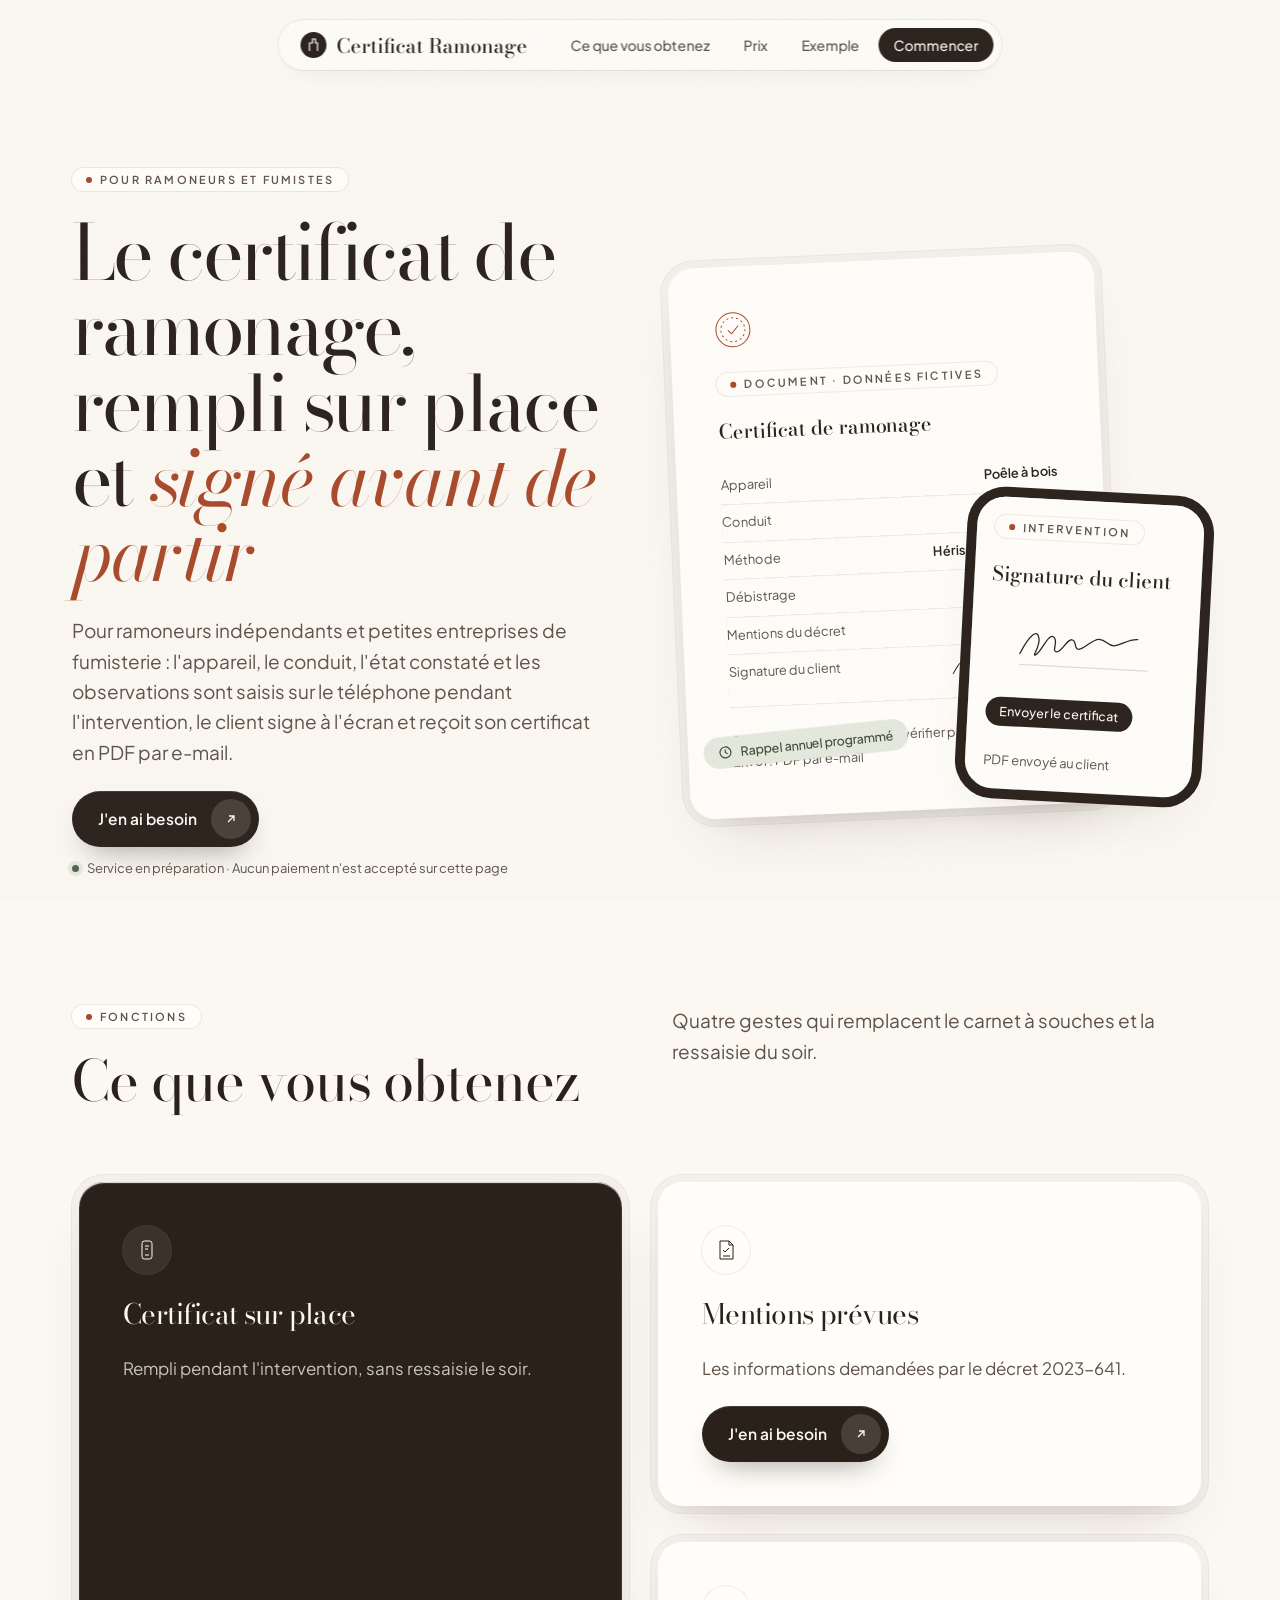
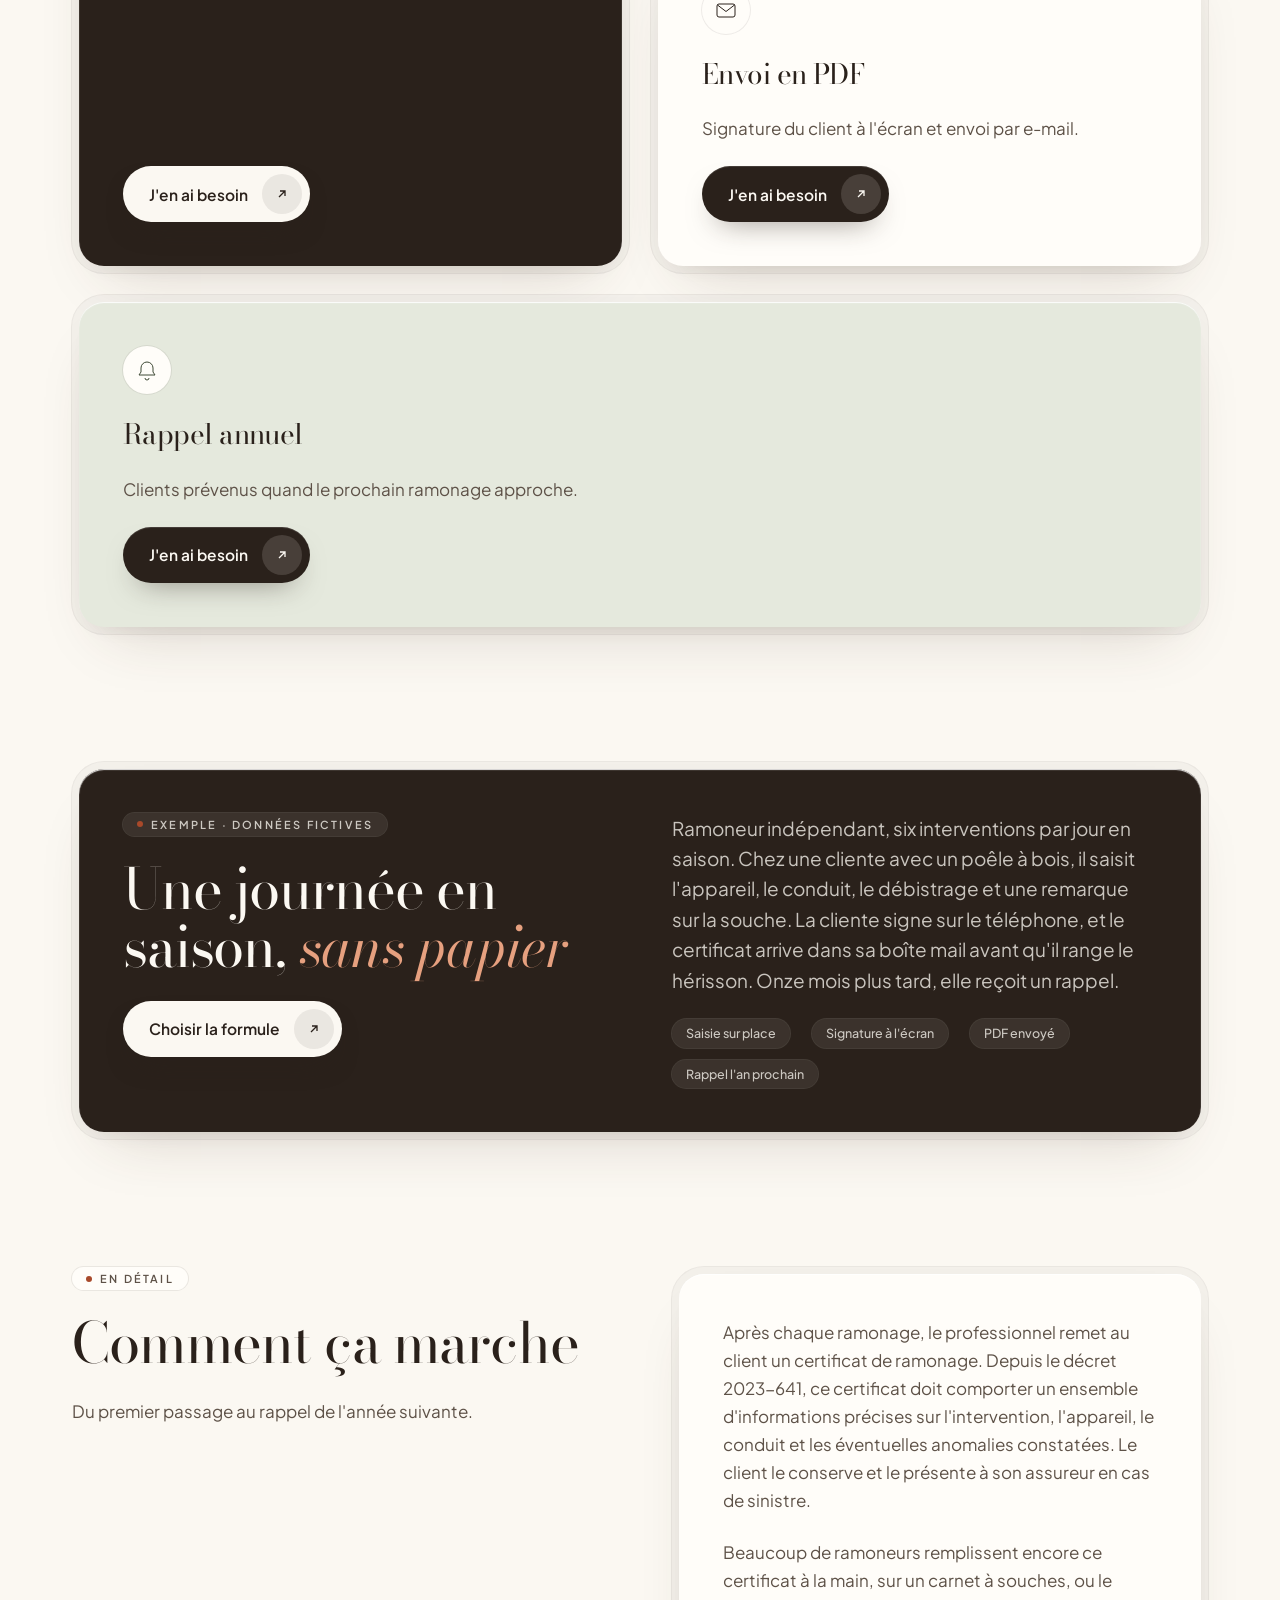
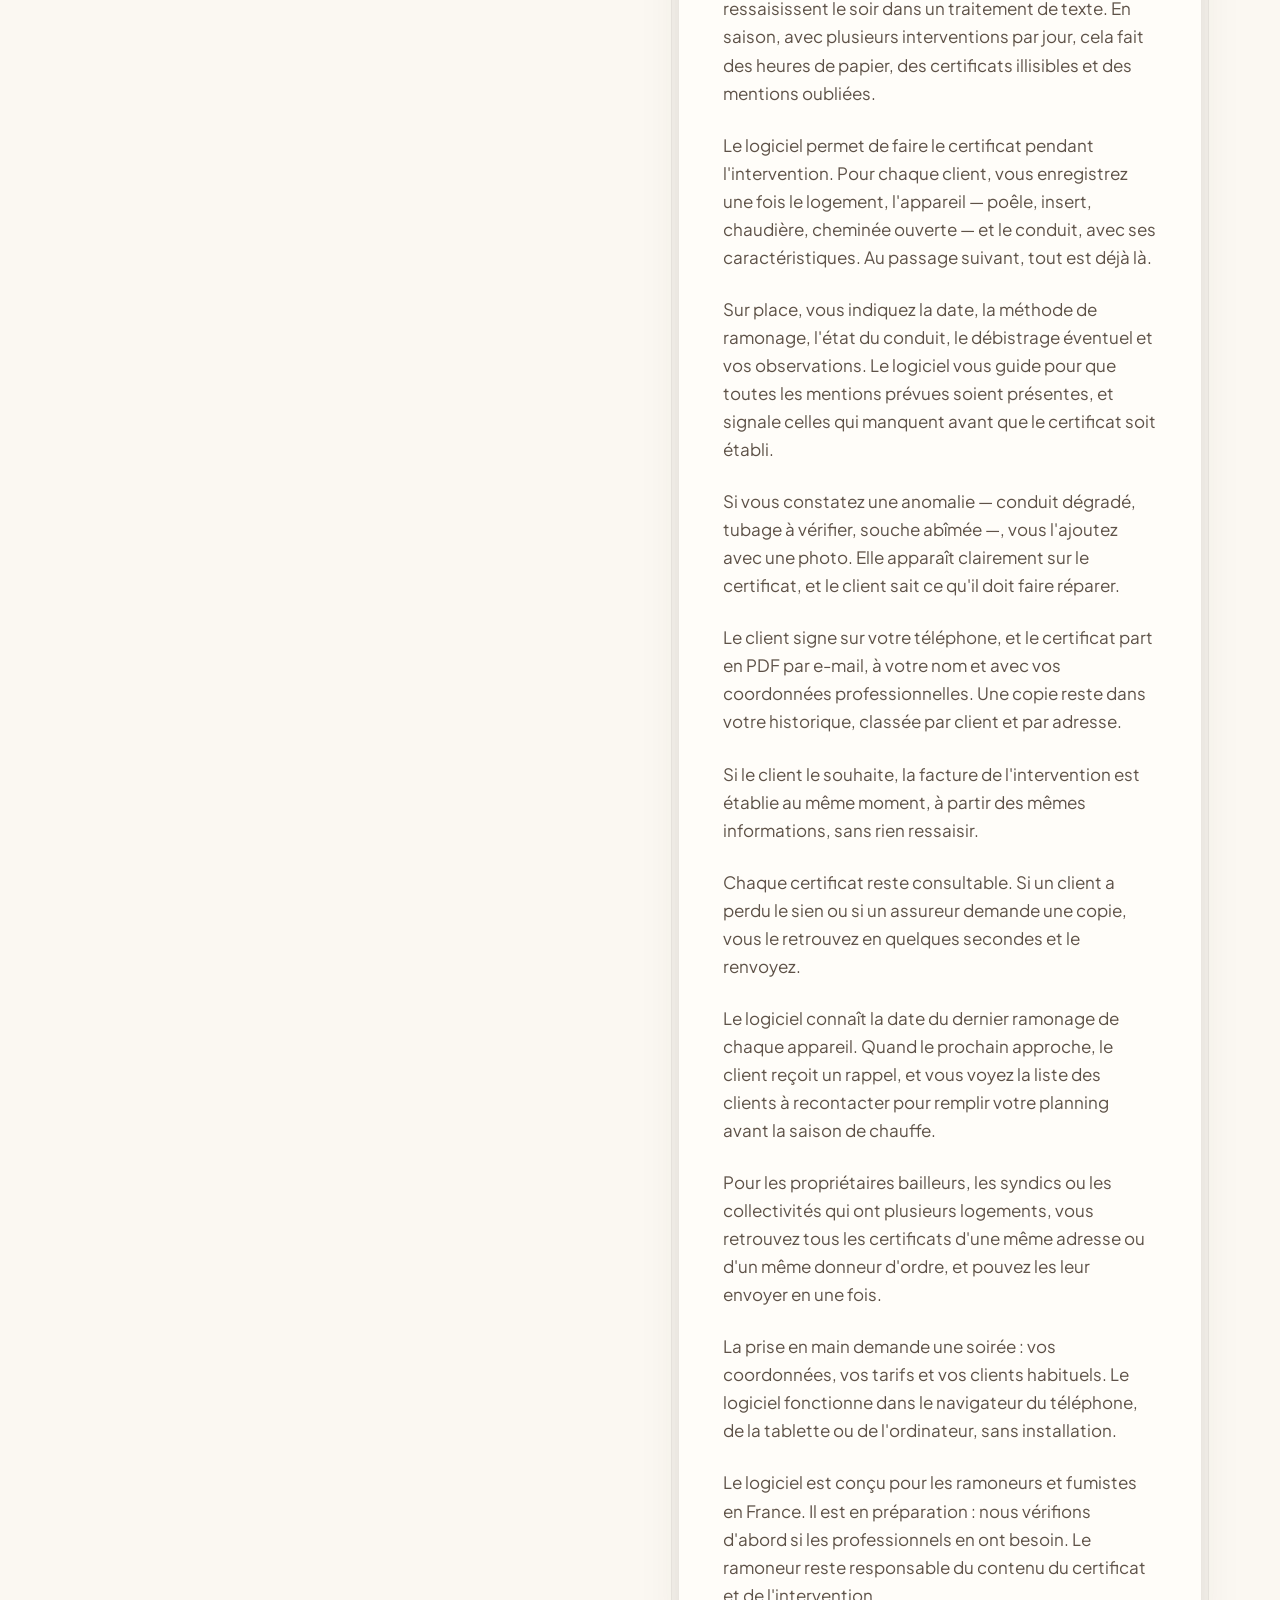
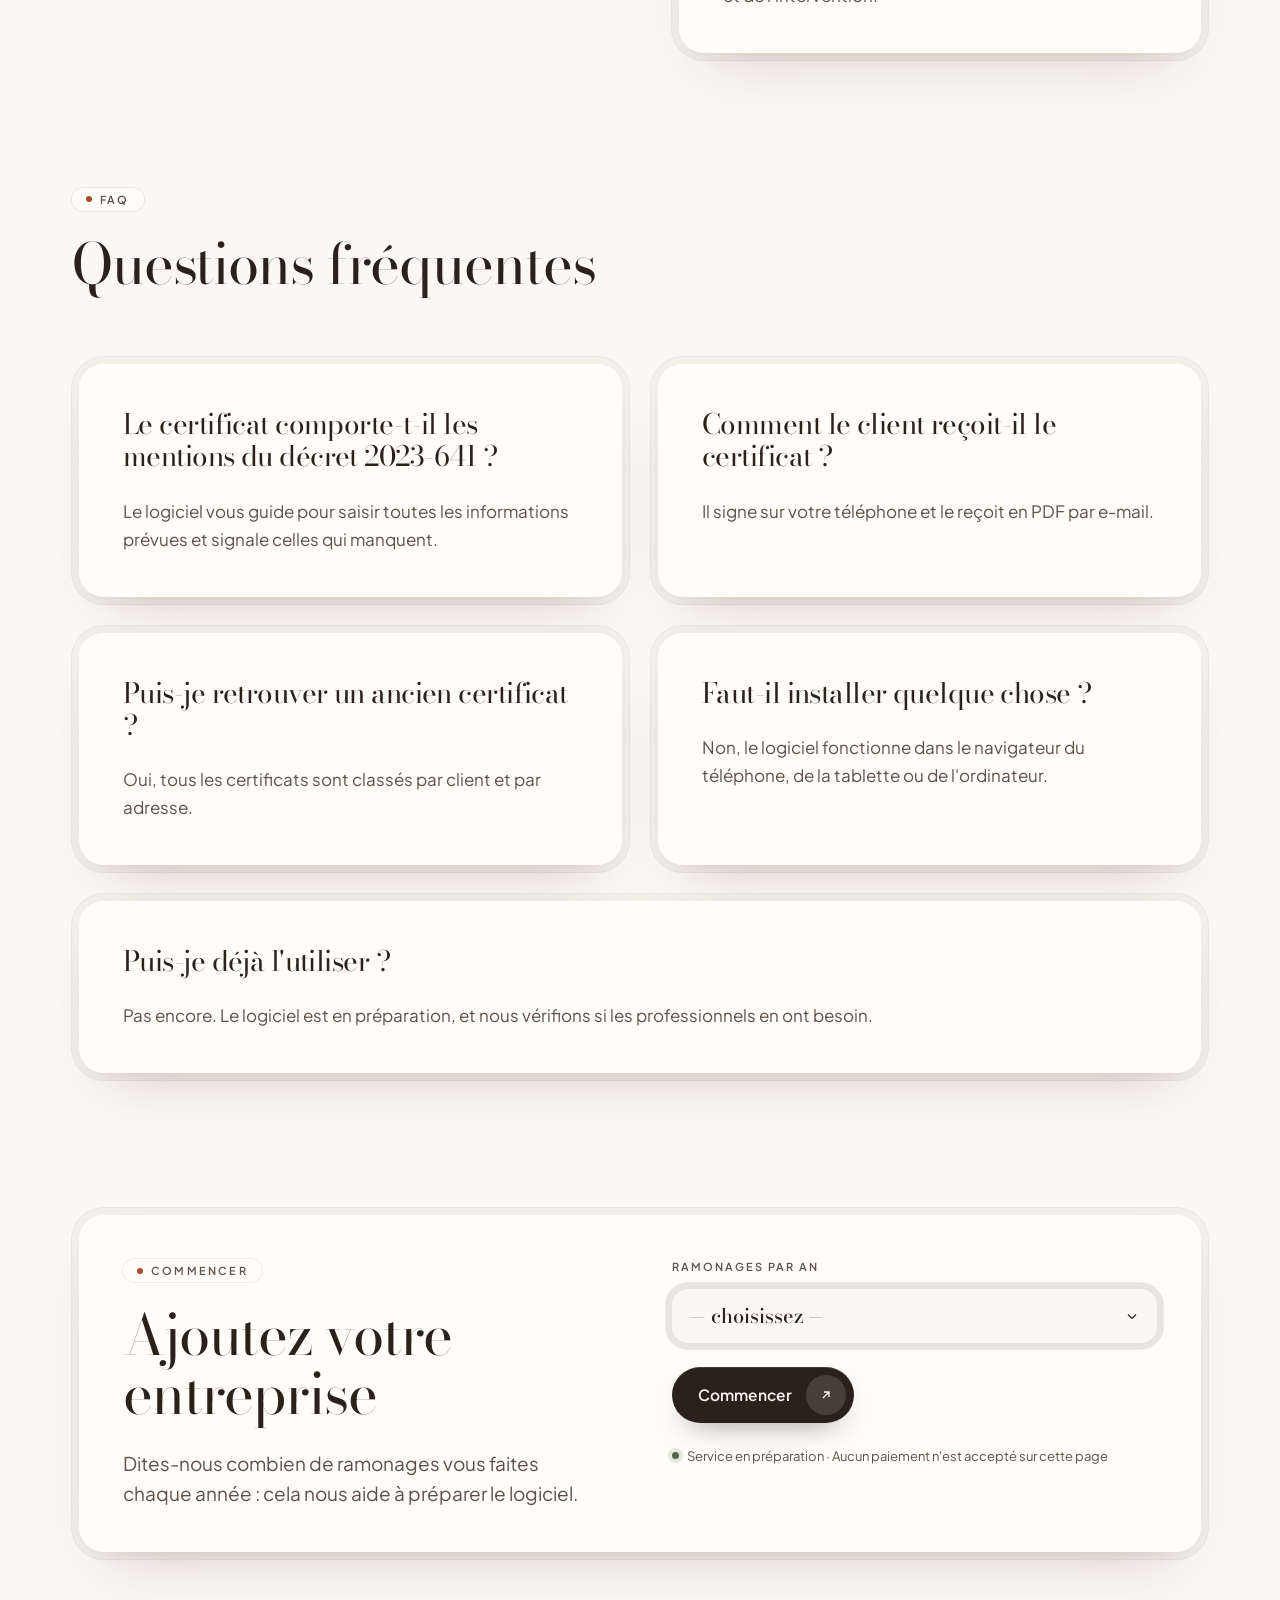
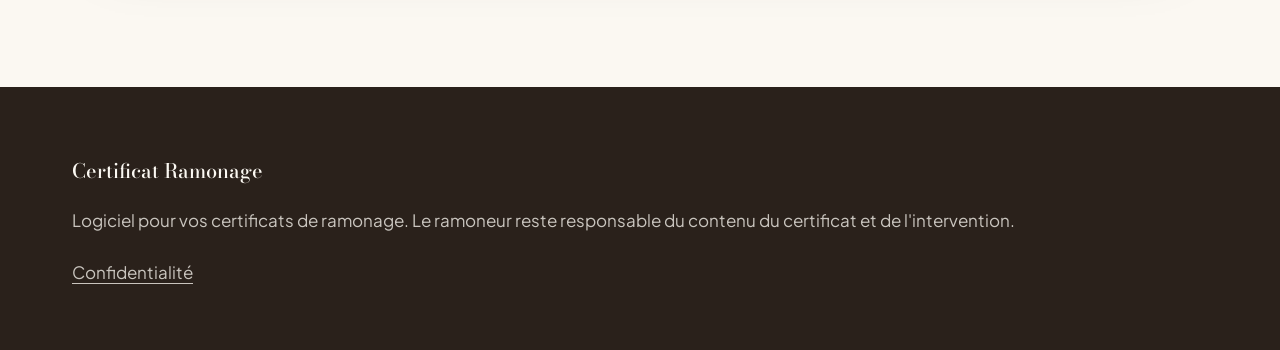
==== commit d3d131b3: "Главная: стиль на готовых настройках темы, свой CSS — минимум (СМ-45, слово Владельца «1а», «2б»)" ====
--- a/index.html
+++ b/index.html
@@ -78,121 +78,114 @@
 <!-- End Google Tag Manager (noscript) -->
 <script>document.documentElement.classList.add('js');</script>
 
-<div class="lux">
-
 <header class="island">
-  
-  <div class="brand"><a href="index.html" data-ev="click_logo_home"><span class="brand-mark" aria-hidden="true"><svg width="12" height="14" viewBox="0 0 12 14" fill="none" stroke="#fbf8f2" stroke-width="1.2"><path d="M2 13V5h3V1h3v4h2v8"/></svg></span>Certificat Ramonage</a></div>
-  <nav class="top" id="menu" aria-label="Navigation principale"><a href="#quoi" data-ev="click_nav_quoi">Ce que vous obtenez</a><a href="price.html" data-ev="click_nav_prix">Prix</a><a href="#exemple" data-ev="click_nav_exemple">Exemple</a><a href="#start" class="nav-start" data-ev="click_nav_start">Commencer</a></nav>
-  <input type="checkbox" id="nav-toggle" class="nav-toggle" aria-label="Menu" aria-controls="menu"><label for="nav-toggle" class="burger"><span></span><span></span></label>
+  <a class="brand" href="index.html" data-ev="click_logo_home"><svg width="26" height="26" viewBox="0 0 26 26" aria-hidden="true"><circle cx="13" cy="13" r="13" fill="#2a211b"/><path d="M9 19V11h3V7h3v4h2v8" fill="none" stroke="#fbf8f2" stroke-width="1.2"/></svg>Certificat Ramonage</a>
+  <nav id="menu" aria-label="Navigation principale"><a href="#quoi" data-ev="click_nav_quoi">Ce que vous obtenez</a><a href="price.html" data-ev="click_nav_prix">Prix</a><a href="#exemple" data-ev="click_nav_exemple">Exemple</a><a href="#start" data-ev="click_nav_start">Commencer</a></nav>
+  <input type="checkbox" id="nav-toggle" aria-label="Menu" aria-controls="menu"><label for="nav-toggle"><span></span><span></span></label>
 </header>
 
 <main>
-  <section class="hero-lux">
-    <div class="shell hero-grid">
-      <div class="hero-copy">
-        <span class="eyebrow rv"><i></i>Pour ramoneurs et fumistes</span>
-        <h1 class="rv d1">Le certificat de ramonage, rempli sur place et <em>signé avant de partir</em></h1>
-        <p class="lede rv d2">Pour ramoneurs indépendants et petites entreprises de fumisterie : l'appareil, le conduit, l'état constaté et les observations sont saisis sur le téléphone pendant l'intervention, le client signe à l'écran et reçoit son certificat en PDF par e-mail.</p>
-        <div class="hero-actions rv d3">
+  <section class="hero">
+    <div class="shell split">
+      <div class="stack">
+        <span class="eyebrow rv">Pour ramoneurs et fumistes</span>
+        <h1 class="rv">Le certificat de ramonage, rempli sur place et <em>signé avant de partir</em></h1>
+        <p class="lead rv">Pour ramoneurs indépendants et petites entreprises de fumisterie : l'appareil, le conduit, l'état constaté et les observations sont saisis sur le téléphone pendant l'intervention, le client signe à l'écran et reçoit son certificat en PDF par e-mail.</p>
+        <div class="row rv">
           <a class="pill" href="price.html" data-ev="cta_click">J'en ai besoin <span class="knob" aria-hidden="true"><svg width="14" height="14" viewBox="0 0 14 14" fill="none" stroke="currentColor" stroke-width="1.3"><path d="M4 10L10 4M5 4h5v5"/></svg></span></a>
           <p class="note">Service en préparation · Aucun paiement n'est accepté sur cette page</p>
         </div>
       </div>
 
       <div class="cascade" aria-hidden="true">
-        <div class="bezel doc rv d1"><div class="core">
-          <div class="doc-head">
-            <div><div class="doc-kicker">Document · données fictives</div><div class="doc-title">Certificat de ramonage</div></div>
-            <svg width="38" height="38" viewBox="0 0 38 38" fill="none" stroke="#a8492a" stroke-width="1"><circle cx="19" cy="19" r="17"/><circle cx="19" cy="19" r="12" stroke-dasharray="2 3"/><path d="M14 19.5l3.5 3.5 7-8"/></svg>
-          </div>
-          <div class="doc-row"><span>Appareil</span><span>Poêle à bois</span></div>
-          <div class="doc-row"><span>Conduit</span><span>Tubage inox</span></div>
-          <div class="doc-row"><span>Méthode</span><span>Hérisson, par le haut</span></div>
-          <div class="doc-row"><span>Débistrage</span><span>Non nécessaire</span></div>
-          <div class="doc-row"><span>Mentions du décret</span><span>Complètes</span></div>
-          <div class="doc-obs">Observation : souche à faire vérifier par un couvreur.</div>
-          <div class="doc-sign">
-            <div><small>Signature du client</small><svg width="130" height="34" viewBox="0 0 130 34" fill="none" stroke="#2a211b" stroke-width="1.2" stroke-linecap="round"><path d="M4 24c8-14 14-18 16-12s-6 14-2 12 10-16 14-14-2 12 2 12 8-10 12-10 2 8 6 8 10-8 16-8 8 6 14 4 12-6 20-6"/></svg></div>
-            <div style="text-align:right"><small>Envoi</small><b style="font-size:13px">PDF par e-mail</b></div>
-          </div>
-        </div></div>
-
-        <div class="bezel phone rv d2"><div class="core">
-          <div class="screen">
-            <div class="notch"></div>
-            <div class="screen-k">Intervention</div>
-            <div class="screen-t">Signature du client</div>
-            <div class="screen-pad"><svg width="100%" height="70" viewBox="0 0 160 70" fill="none" stroke="#2a211b" stroke-width="1.4" stroke-linecap="round"><path d="M10 48c10-22 18-28 20-18s-8 22-2 18 12-24 18-20-2 16 4 16 10-14 16-14 2 10 8 10 14-12 22-12 10 8 18 6 14-8 24-8"/><path d="M10 60h140" stroke="#2a211b" stroke-opacity=".15"/></svg></div>
-            <div class="screen-btn">Envoyer le certificat</div>
-            <div class="screen-ok"><svg width="12" height="12" viewBox="0 0 12 12" fill="none" stroke="currentColor" stroke-width="1.4"><path d="M2.5 6.5l2.2 2.2 4.8-5"/></svg>PDF envoyé au client</div>
-          </div>
-        </div></div>
-
-        <div class="stamp rv d3"><span><svg width="14" height="14" viewBox="0 0 14 14" fill="none" stroke="currentColor" stroke-width="1.2"><circle cx="7" cy="7" r="5.5"/><path d="M7 4v3l2 1.5"/></svg>Rappel annuel programmé</span></div>
-      </div>
-    </div>
-  </section>
-
-  <section class="sec" id="quoi" data-view="features_view">
-    <div class="shell">
-      <div class="sec-head">
-        <div class="rv"><span class="eyebrow"><i></i>Fonctions</span><h2>Ce que vous obtenez</h2></div>
-        <p class="rv d1">Quatre gestes qui remplacent le carnet à souches et la ressaisie du soir.</p>
+        <div class="bezel rv"><div class="core stack">
+          <svg width="38" height="38" viewBox="0 0 38 38" fill="none" stroke="#a8492a" stroke-width="1"><circle cx="19" cy="19" r="17"/><circle cx="19" cy="19" r="12" stroke-dasharray="2 3"/><path d="M14 19.5l3.5 3.5 7-8"/></svg>
+          <span class="eyebrow">Document · données fictives</span>
+          <p class="title">Certificat de ramonage</p>
+          <dl>
+            <div><dt>Appareil</dt><dd>Poêle à bois</dd></div>
+            <div><dt>Conduit</dt><dd>Tubage inox</dd></div>
+            <div><dt>Méthode</dt><dd>Hérisson, par le haut</dd></div>
+            <div><dt>Débistrage</dt><dd>Non nécessaire</dd></div>
+            <div><dt>Mentions du décret</dt><dd>Complètes</dd></div>
+            <div><dt>Signature du client</dt><dd><svg width="120" height="30" viewBox="0 0 130 34" fill="none" stroke="currentColor" stroke-width="1.2" stroke-linecap="round"><path d="M4 24c8-14 14-18 16-12s-6 14-2 12 10-16 14-14-2 12 2 12 8-10 12-10 2 8 6 8 10-8 16-8 8 6 14 4 12-6 20-6"/></svg></dd></div>
+          </dl>
+          <small>Observation : souche à faire vérifier par un couvreur. · Envoi : PDF par e-mail</small>
+        </div></div>
+
+        <div class="bezel dark phone rv"><div class="core stack">
+          <span class="eyebrow">Intervention</span>
+          <p class="title">Signature du client</p>
+          <svg width="100%" height="64" viewBox="0 0 160 70" fill="none" stroke="currentColor" stroke-width="1.4" stroke-linecap="round"><path d="M10 48c10-22 18-28 20-18s-8 22-2 18 12-24 18-20-2 16 4 16 10-14 16-14 2 10 8 10 14-12 22-12 10 8 18 6 14-8 24-8"/><path d="M10 60h140" stroke-opacity=".15"/></svg>
+          <span class="tag dark">Envoyer le certificat</span>
+          <small>PDF envoyé au client</small>
+        </div></div>
+
+        <span class="tag tint rv"><svg width="14" height="14" viewBox="0 0 14 14" fill="none" stroke="currentColor" stroke-width="1.2"><circle cx="7" cy="7" r="5.5"/><path d="M7 4v3l2 1.5"/></svg>Rappel annuel programmé</span>
+      </div>
+    </div>
+  </section>
+
+  <section id="quoi" data-view="features_view">
+    <div class="shell">
+      <div class="split">
+        <div class="stack rv"><span class="eyebrow">Fonctions</span><h2>Ce que vous obtenez</h2></div>
+        <p class="lead rv">Quatre gestes qui remplacent le carnet à souches et la ressaisie du soir.</p>
       </div>
       <div class="bento">
-        <div class="bezel tile b1 rv"><div class="core">
+        <div class="bezel tall rv"><div class="core dark stack">
           <span class="ico" aria-hidden="true"><svg width="22" height="22" viewBox="0 0 22 22" fill="none" stroke="currentColor" stroke-width="1"><rect x="6" y="2" width="10" height="18" rx="2.5"/><path d="M9 16h4M9 7h4M9 10h3"/></svg></span>
-          <div class="mini-lines" aria-hidden="true"><span></span><span></span><span></span></div>
-          <div><h3>Certificat sur place</h3><p style="margin-top:14px">Rempli pendant l'intervention, sans ressaisie le soir.</p></div>
-          <a class="pill light" href="price.html" data-ev="feature_certificat">J'en ai besoin <span class="knob" aria-hidden="true"><svg width="14" height="14" viewBox="0 0 14 14" fill="none" stroke="currentColor" stroke-width="1.3"><path d="M4 10L10 4M5 4h5v5"/></svg></span></a>
-        </div></div>
-        <div class="bezel tile b2 rv d1"><div class="core">
+          <h3>Certificat sur place</h3>
+          <p>Rempli pendant l'intervention, sans ressaisie le soir.</p>
+          <a class="pill" href="price.html" data-ev="feature_certificat">J'en ai besoin <span class="knob" aria-hidden="true"><svg width="14" height="14" viewBox="0 0 14 14" fill="none" stroke="currentColor" stroke-width="1.3"><path d="M4 10L10 4M5 4h5v5"/></svg></span></a>
+        </div></div>
+        <div class="bezel rv"><div class="core stack">
           <span class="ico" aria-hidden="true"><svg width="22" height="22" viewBox="0 0 22 22" fill="none" stroke="currentColor" stroke-width="1"><path d="M5 2h9l4 4v14H5z"/><path d="M14 2v4h4M8 11l2 2 4-4M8 17h7"/></svg></span>
-          <h3>Mentions prévues</h3><p>Les informations demandées par le décret 2023-641.</p>
-          <a class="pill ghost" href="price.html" data-ev="feature_mentions">J'en ai besoin <span class="knob" aria-hidden="true"><svg width="12" height="12" viewBox="0 0 14 14" fill="none" stroke="currentColor" stroke-width="1.3"><path d="M4 10L10 4M5 4h5v5"/></svg></span></a>
-        </div></div>
-        <div class="bezel tile b3 rv d2"><div class="core">
+          <h3>Mentions prévues</h3>
+          <p>Les informations demandées par le décret 2023-641.</p>
+          <a class="pill" href="price.html" data-ev="feature_mentions">J'en ai besoin <span class="knob" aria-hidden="true"><svg width="14" height="14" viewBox="0 0 14 14" fill="none" stroke="currentColor" stroke-width="1.3"><path d="M4 10L10 4M5 4h5v5"/></svg></span></a>
+        </div></div>
+        <div class="bezel rv"><div class="core stack">
           <span class="ico" aria-hidden="true"><svg width="22" height="22" viewBox="0 0 22 22" fill="none" stroke="currentColor" stroke-width="1"><rect x="2" y="5" width="18" height="13" rx="2"/><path d="M2.5 6l8.5 6.5L19.5 6"/></svg></span>
-          <h3>Envoi en PDF</h3><p>Signature du client à l'écran et envoi par e-mail.</p>
-          <a class="pill ghost" href="price.html" data-ev="feature_envoi">J'en ai besoin <span class="knob" aria-hidden="true"><svg width="12" height="12" viewBox="0 0 14 14" fill="none" stroke="currentColor" stroke-width="1.3"><path d="M4 10L10 4M5 4h5v5"/></svg></span></a>
-        </div></div>
-        <div class="bezel tile b4 rv"><div class="core">
-          <div class="b4-text">
-            <span class="ico" aria-hidden="true"><svg width="22" height="22" viewBox="0 0 22 22" fill="none" stroke="currentColor" stroke-width="1"><path d="M11 3a6 6 0 0 1 6 6v4l2 3H3l2-3V9a6 6 0 0 1 6-6zM9 19a2 2 0 0 0 4 0"/></svg></span>
-            <div><h3>Rappel annuel</h3><p style="margin-top:8px">Clients prévenus quand le prochain ramonage approche.</p></div>
-          </div>
+          <h3>Envoi en PDF</h3>
+          <p>Signature du client à l'écran et envoi par e-mail.</p>
+          <a class="pill" href="price.html" data-ev="feature_envoi">J'en ai besoin <span class="knob" aria-hidden="true"><svg width="14" height="14" viewBox="0 0 14 14" fill="none" stroke="currentColor" stroke-width="1.3"><path d="M4 10L10 4M5 4h5v5"/></svg></span></a>
+        </div></div>
+        <div class="bezel wide rv"><div class="core tint stack">
+          <span class="ico" aria-hidden="true"><svg width="22" height="22" viewBox="0 0 22 22" fill="none" stroke="currentColor" stroke-width="1"><path d="M11 3a6 6 0 0 1 6 6v4l2 3H3l2-3V9a6 6 0 0 1 6-6zM9 19a2 2 0 0 0 4 0"/></svg></span>
+          <h3>Rappel annuel</h3>
+          <p>Clients prévenus quand le prochain ramonage approche.</p>
           <a class="pill" href="price.html" data-ev="feature_rappel">J'en ai besoin <span class="knob" aria-hidden="true"><svg width="14" height="14" viewBox="0 0 14 14" fill="none" stroke="currentColor" stroke-width="1.3"><path d="M4 10L10 4M5 4h5v5"/></svg></span></a>
         </div></div>
       </div>
     </div>
   </section>
 
-  <section class="sec" id="exemple" data-view="example_view" style="padding-top:0">
-    <div class="shell">
-      <div class="bezel example rv"><div class="core">
-        <div>
-          <span class="eyebrow"><i></i>Exemple · données fictives</span>
+  <section id="exemple" data-view="example_view">
+    <div class="shell">
+      <div class="bezel rv"><div class="core dark split">
+        <div class="stack">
+          <span class="eyebrow">Exemple · données fictives</span>
           <h2>Une journée en saison, <em>sans papier</em></h2>
-          <a class="pill light" href="price.html" data-ev="click_cta_after_example">Choisir la formule <span class="knob" aria-hidden="true"><svg width="14" height="14" viewBox="0 0 14 14" fill="none" stroke="currentColor" stroke-width="1.3"><path d="M4 10L10 4M5 4h5v5"/></svg></span></a>
-        </div>
-        <div>
-          <p class="story">Ramoneur indépendant, six interventions par jour en saison. Chez une cliente avec un poêle à bois, il saisit l'appareil, le conduit, le débistrage et une remarque sur la souche. La cliente signe sur le téléphone, et le certificat arrive dans sa boîte mail avant qu'il range le hérisson. Onze mois plus tard, elle reçoit un rappel.</p>
-          <div class="timeline" aria-hidden="true"><span>Saisie sur place</span><span>Signature à l'écran</span><span>PDF envoyé</span><span>Rappel l'an prochain</span></div>
+          <a class="pill" href="price.html" data-ev="click_cta_after_example">Choisir la formule <span class="knob" aria-hidden="true"><svg width="14" height="14" viewBox="0 0 14 14" fill="none" stroke="currentColor" stroke-width="1.3"><path d="M4 10L10 4M5 4h5v5"/></svg></span></a>
+        </div>
+        <div class="stack">
+          <p class="lead">Ramoneur indépendant, six interventions par jour en saison. Chez une cliente avec un poêle à bois, il saisit l'appareil, le conduit, le débistrage et une remarque sur la souche. La cliente signe sur le téléphone, et le certificat arrive dans sa boîte mail avant qu'il range le hérisson. Onze mois plus tard, elle reçoit un rappel.</p>
+          <div class="row" aria-hidden="true"><span class="tag">Saisie sur place</span><span class="tag">Signature à l'écran</span><span class="tag">PDF envoyé</span><span class="tag">Rappel l'an prochain</span></div>
         </div>
       </div></div>
     </div>
   </section>
 
 <!-- seo-tekst:start -->
-  <section class="sec" id="opis" style="padding-top:0">
-    <div class="shell reading">
-      <div class="side rv">
-        <span class="eyebrow"><i></i>En détail</span>
+  <section id="opis">
+    <div class="shell split">
+      <div class="stack rv">
+        <span class="eyebrow">En détail</span>
         <h2>Comment ça marche</h2>
         <p>Du premier passage au rappel de l'année suivante.</p>
       </div>
-      <div class="bezel body rv d1"><div class="core">
+      <div class="bezel rv"><div class="core stack">
     <p>Après chaque ramonage, le professionnel remet au client un certificat de ramonage. Depuis le décret 2023-641, ce certificat doit comporter un ensemble d'informations précises sur l'intervention, l'appareil, le conduit et les éventuelles anomalies constatées. Le client le conserve et le présente à son assureur en cas de sinistre.</p>
     <p>Beaucoup de ramoneurs remplissent encore ce certificat à la main, sur un carnet à souches, ou le ressaisissent le soir dans un traitement de texte. En saison, avec plusieurs interventions par jour, cela fait des heures de papier, des certificats illisibles et des mentions oubliées.</p>
     <p>Le logiciel permet de faire le certificat pendant l'intervention. Pour chaque client, vous enregistrez une fois le logement, l'appareil — poêle, insert, chaudière, cheminée ouverte — et le conduit, avec ses caractéristiques. Au passage suivant, tout est déjà là.</p>
@@ -208,60 +201,50 @@
       </div></div>
     </div>
   </section>
-  <section class="sec" id="faq" style="padding-top:0">
-    <div class="shell">
-      <div class="sec-head">
-        <div class="rv"><span class="eyebrow"><i></i>FAQ</span><h2>Questions fréquentes</h2></div>
-      </div>
-      <div class="faq-list">
-        <div class="bezel faq-item rv"><div class="core"><h3>Le certificat comporte-t-il les mentions du décret 2023-641 ?</h3>
+  <section id="faq">
+    <div class="shell">
+      <div class="stack rv"><span class="eyebrow">FAQ</span><h2>Questions fréquentes</h2></div>
+      <div class="bento">
+        <div class="bezel rv"><div class="core stack"><h3>Le certificat comporte-t-il les mentions du décret 2023-641 ?</h3>
     <p>Le logiciel vous guide pour saisir toutes les informations prévues et signale celles qui manquent.</p></div></div>
-        <div class="bezel faq-item rv d1"><div class="core"><h3>Comment le client reçoit-il le certificat ?</h3>
+        <div class="bezel rv"><div class="core stack"><h3>Comment le client reçoit-il le certificat ?</h3>
     <p>Il signe sur votre téléphone et le reçoit en PDF par e-mail.</p></div></div>
-        <div class="bezel faq-item rv"><div class="core"><h3>Puis-je retrouver un ancien certificat ?</h3>
+        <div class="bezel rv"><div class="core stack"><h3>Puis-je retrouver un ancien certificat ?</h3>
     <p>Oui, tous les certificats sont classés par client et par adresse.</p></div></div>
-        <div class="bezel faq-item rv d1"><div class="core"><h3>Faut-il installer quelque chose ?</h3>
+        <div class="bezel rv"><div class="core stack"><h3>Faut-il installer quelque chose ?</h3>
     <p>Non, le logiciel fonctionne dans le navigateur du téléphone, de la tablette ou de l'ordinateur.</p></div></div>
-        <div class="bezel faq-item rv"><div class="core"><h3>Puis-je déjà l'utiliser ?</h3>
+        <div class="bezel wide rv"><div class="core stack"><h3>Puis-je déjà l'utiliser ?</h3>
     <p>Pas encore. Le logiciel est en préparation, et nous vérifions si les professionnels en ont besoin.</p></div></div>
       </div>
     </div>
   </section>
 <!-- seo-tekst:end -->
 
-  <section class="sec" id="start" data-view="start_view" style="padding-top:0">
-    <div class="shell">
-      <div class="bezel start rv"><div class="core">
-        <div>
-          <span class="eyebrow"><i></i>Commencer</span>
+  <section id="start" data-view="start_view">
+    <div class="shell">
+      <div class="bezel rv"><div class="core split">
+        <div class="stack">
+          <span class="eyebrow">Commencer</span>
           <h2>Ajoutez votre entreprise</h2>
           <p class="lead">Dites-nous combien de ramonages vous faites chaque année : cela nous aide à préparer le logiciel.</p>
         </div>
-        <div>
-          <div class="field-shell"><div class="field">
-            <label>Ramonages par an<select data-ev-focus="form_start"><option value="">— choisissez —</option><option>Moins de 300</option><option>300–800</option><option>800–1500</option><option>Plus de 1500</option></select></label>
-          </div></div>
-          <div class="actions">
-            <a class="pill" href="price.html" data-ev="form_submit_click">Commencer <span class="knob" aria-hidden="true"><svg width="14" height="14" viewBox="0 0 14 14" fill="none" stroke="currentColor" stroke-width="1.3"><path d="M4 10L10 4M5 4h5v5"/></svg></span></a>
-            <p class="note">Service en préparation · Aucun paiement n'est accepté sur cette page</p>
-          </div>
+        <div class="stack">
+          <label>Ramonages par an<select data-ev-focus="form_start"><option value="">— choisissez —</option><option>Moins de 300</option><option>300–800</option><option>800–1500</option><option>Plus de 1500</option></select></label>
+          <a class="pill" href="price.html" data-ev="form_submit_click">Commencer <span class="knob" aria-hidden="true"><svg width="14" height="14" viewBox="0 0 14 14" fill="none" stroke="currentColor" stroke-width="1.3"><path d="M4 10L10 4M5 4h5v5"/></svg></span></a>
+          <p class="note">Service en préparation · Aucun paiement n'est accepté sur cette page</p>
         </div>
       </div></div>
     </div>
   </section>
 </main>
 
-<footer class="foot"><div class="shell">
-  <div class="row">
-    <div>
-      <div class="fbrand">Certificat Ramonage</div>
-      <p class="muted">Logiciel pour vos certificats de ramonage. Le ramoneur reste responsable du contenu du certificat et de l'intervention.</p>
-    </div>
+<footer class="dark">
+  <div class="shell stack">
+    <p class="title">Certificat Ramonage</p>
+    <p>Logiciel pour vos certificats de ramonage. Le ramoneur reste responsable du contenu du certificat et de l'intervention.</p>
     <p><a href="privacy.html" data-ev="click_legal_privacy">Confidentialité</a></p>
   </div>
-</div></footer>
-
-</div>
+</footer>
 
 <script>
 (function(){
--- a/variant.css
+++ b/variant.css
@@ -1,350 +1,229 @@
-/* Certificat Ramonage — high-end-visual-design · Editorial Luxury × Editorial Split / Z-Axis Cascade */
+/* Certificat Ramonage — high-end-visual-design · Editorial Luxury, Editorial Split + Asymmetrical Bento.
+   1) tokens from the style's rules; 2) general element/component rules on those tokens only. */
+
+/* ---------- 1. Tokens ---------- */
 :root {
+  /* palette: warm cream, espresso, muted sage, ember accent */
   --cream: #fbf8f2;
   --paper: #fffdf9;
-  --linen: #f2ece1;
   --espresso: #2a211b;
-  --espresso-2: #3a2e26;
-  --ink: #2a211b;
-  --ink-soft: #5e5248;
+  --sage-soft: #e5e9dd;
   --sage: #56634b;
-  --sage-soft: #e5e9dd;
   --ember: #a8492a;
-  --ember-soft: #f4e4d9;
-  --hair: rgba(42, 33, 27, .08);
-  --hair-2: rgba(42, 33, 27, .14);
-  --spring: cubic-bezier(.32, .72, 0, 1);
+  /* type */
   --serif: "Bodoni Moda", "Iowan Old Style", "Palatino Linotype", Georgia, serif;
   --sans: "Plus Jakarta Sans", "Segoe UI", system-ui, sans-serif;
+  --fs-h1: clamp(38px, 6vw, 82px);
+  --fs-h2: clamp(34px, 4.4vw, 58px);
+  --fs-h3: clamp(21px, 2.2vw, 28px);
+  --fs-lead: clamp(16.5px, 1.5vw, 19px);
+  --fs-body: 17px;
+  --fs-small: 13px;
+  --fs-micro: 11px;
+  /* space: macro-whitespace */
+  --gap: 24px;
+  --gap-l: 64px;
+  --sec: 128px;
+  --gutter: 32px;
+  --pad: 44px;
+  /* double-bezel radii */
   --r-outer: 2rem;
-  --r-inner: calc(2rem - .4rem);
-  --shadow-amb: 0 30px 60px -30px rgba(74, 52, 36, .22), 0 12px 24px -18px rgba(74, 52, 36, .14);
-}
-
+  --bezel: 7px;
+  --r-pill: 999px;
+  /* diffused ambient shadow, no harsh drop shadows */
+  --shadow: 0 30px 60px -30px rgba(74, 52, 36, .22), 0 12px 24px -18px rgba(74, 52, 36, .14);
+  --inset: inset 0 1px 1px rgba(255, 255, 255, .9);
+  /* spring motion */
+  --spring: cubic-bezier(.32, .72, 0, 1);
+  --t: .6s;
+}
+/* context tokens: light surface (page and every card core) … */
+:root, .core {
+  --text: var(--espresso);
+  --muted: #5e5248;
+  --line: rgba(42, 33, 27, .08);
+  --chip: var(--paper);
+  --accent: var(--ember);
+  --btn-bg: var(--espresso);
+  --btn-fg: var(--cream);
+  --knob: rgba(251, 248, 242, .14);
+}
+@media (max-width: 767px) {
+  :root { --sec: 80px; --gutter: 16px; --gap-l: 36px; --fs-body: 16px; --pad: 24px; }
+}
+
+/* ---------- 2. Elements ---------- */
 *, *::before, *::after { box-sizing: border-box; }
-html { -webkit-text-size-adjust: 100%; scroll-behavior: smooth; scroll-padding-top: 110px; }
+html { scroll-behavior: smooth; scroll-padding-top: 110px; }
 body {
-  margin: 0; max-width: none; padding: 0;
-  background: var(--cream); color: var(--ink);
-  font: 400 17px/1.65 var(--sans);
-  overflow-x: hidden;
-  -webkit-font-smoothing: antialiased;
-}
-body::after { /* film grain, fixed, non-interactive */
-  content: ""; position: fixed; inset: 0; pointer-events: none; z-index: 40; opacity: .05;
-  background-image: url("data:image/svg+xml;utf8,<svg xmlns='http://www.w3.org/2000/svg' width='160' height='160'><filter id='n'><feTurbulence type='fractalNoise' baseFrequency='.9' numOctaves='3' stitchTiles='stitch'/><feColorMatrix values='0 0 0 0 0.16 0 0 0 0 0.13 0 0 0 0 0.1 0 0 0 1 0'/></filter><rect width='100%' height='100%' filter='url(%23n)'/></svg>");
-}
-.lux a { color: inherit; }
-.lux h1, .lux h2, .lux h3 { font-family: var(--serif); font-weight: 400; color: var(--ink); letter-spacing: -.02em; margin: 0; }
-.lux p { margin: 0; }
-.shell { width: 100%; max-width: 1200px; margin: 0 auto; padding: 0 32px; }
-
-/* ---------- Fluid island nav ---------- */
-.island {
-  position: fixed; top: 20px; left: 50%; transform: translateX(-50%); z-index: 30;
-  display: flex; align-items: center; gap: 28px;
-  padding: 8px 8px 8px 22px; border-radius: 999px;
-  background: rgba(255, 253, 249, .72);
-  backdrop-filter: blur(18px) saturate(1.2); -webkit-backdrop-filter: blur(18px) saturate(1.2);
-  box-shadow: 0 0 0 1px var(--hair), 0 18px 40px -24px rgba(74, 52, 36, .35);
-  width: max-content; max-width: calc(100% - 32px);
-}
-.island .brand { margin: 0; font: 500 18px/1 var(--serif); letter-spacing: -.01em; white-space: nowrap; }
-.island .brand a { text-decoration: none; display: inline-flex; align-items: center; gap: 10px; }
-.brand-mark { width: 26px; height: 26px; border-radius: 50%; background: var(--espresso); display: grid; place-items: center; }
-.island nav.top { display: flex; align-items: center; gap: 4px; margin: 0; padding: 0; background: none; }
-.island nav.top a {
-  text-decoration: none; font-size: 14px; font-weight: 500; color: var(--ink-soft);
-  padding: 9px 14px; border-radius: 999px;
-  transition: background-color .5s var(--spring), color .5s var(--spring);
-}
-.island nav.top a:hover { background: rgba(42, 33, 27, .05); color: var(--ink); }
-.island nav.top a.nav-start { background: var(--espresso); color: var(--cream); padding: 9px 18px; margin-left: 6px; }
-.island nav.top a.nav-start:hover { background: var(--espresso-2); color: #fff; }
-.burger { display: none; }
-.nav-toggle { position: absolute; width: 1px; height: 1px; opacity: 0; pointer-events: none; margin: 0; }
-.nav-toggle:focus-visible + .burger { outline: 2px solid var(--ember); outline-offset: 3px; }
-
-/* ---------- Eyebrow ---------- */
-.eyebrow {
-  display: inline-flex; align-items: center; gap: 8px;
-  padding: 6px 14px; border-radius: 999px;
-  background: var(--paper); box-shadow: 0 0 0 1px var(--hair);
-  font: 600 11px/1 var(--sans); letter-spacing: .2em; text-transform: uppercase; color: var(--ink-soft);
-}
-.eyebrow i { width: 6px; height: 6px; border-radius: 50%; background: var(--ember); }
-
-/* ---------- Island CTA (button-in-button) ---------- */
+  margin: 0; background: var(--cream); color: var(--text);
+  font: 400 var(--fs-body)/1.65 var(--sans); overflow-x: hidden; -webkit-font-smoothing: antialiased;
+}
+body::after { /* film grain: fixed, non-interactive */
+  content: ""; position: fixed; inset: 0; z-index: 40; pointer-events: none; opacity: .05;
+  background-image: url("data:image/svg+xml;utf8,<svg xmlns='http://www.w3.org/2000/svg' width='160' height='160'><filter id='n'><feTurbulence type='fractalNoise' baseFrequency='.9' numOctaves='3' stitchTiles='stitch'/></filter><rect width='100%' height='100%' filter='url(%23n)'/></svg>");
+}
+h1, h2, h3 { margin: 0; font-family: var(--serif); font-weight: 400; line-height: 1.04; letter-spacing: -.02em; color: var(--text); }
+h1 { font-size: var(--fs-h1); line-height: .98; letter-spacing: -.035em; }
+h2 { font-size: var(--fs-h2); }
+h3 { font-size: var(--fs-h3); line-height: 1.15; }
+p { margin: 0; color: var(--muted); }
+em { font-style: italic; color: var(--accent); }
+a { color: inherit; text-underline-offset: 4px; }
+small { display: block; font-size: var(--fs-small); color: var(--muted); }
+:focus-visible { outline: 2px solid var(--ember); outline-offset: 3px; }
+dl { margin: 0; width: 100%; font-size: var(--fs-small); }
+dl div { display: flex; justify-content: space-between; gap: 12px; padding: 8px 0; box-shadow: 0 1px 0 var(--line); }
+dt { color: var(--muted); }
+dd { margin: 0; font-weight: 600; text-align: right; }
+label {
+  display: block; width: 100%; color: var(--muted);
+  font: 600 var(--fs-micro)/1.4 var(--sans); letter-spacing: .18em; text-transform: uppercase;
+}
+select {
+  display: block; width: 100%; min-width: 0; margin-top: 14px; padding: 14px 44px 14px 18px;
+  border: 0; border-radius: 16px; appearance: none; cursor: pointer;
+  background: var(--cream) url("data:image/svg+xml;utf8,<svg xmlns='http://www.w3.org/2000/svg' width='14' height='14' viewBox='0 0 14 14' fill='none' stroke='%232a211b' stroke-width='1.2'><path d='M3 5.5l4 4 4-4'/></svg>") no-repeat right 18px center;
+  box-shadow: 0 0 0 6px rgba(42, 33, 27, .035), 0 0 0 7px var(--line); /* double bezel */
+  font: 500 20px/1.3 var(--serif); color: var(--text); letter-spacing: 0; text-transform: none;
+}
+
+/* ---------- 3. Layout ---------- */
+.shell { max-width: 1200px; margin: 0 auto; padding: 0 var(--gutter); }
+main > section { padding: 0 0 var(--sec); }
+main > section > .shell { display: grid; gap: var(--gap-l); }
+.split { display: grid; grid-template-columns: 1fr 1fr; gap: var(--gap-l); align-items: start; }
+.stack { display: flex; flex-direction: column; align-items: flex-start; gap: var(--gap); }
+.stack > .pill { margin-top: auto; }
+.row { display: flex; flex-wrap: wrap; align-items: center; gap: 12px 22px; }
+.bento { display: grid; grid-template-columns: 1fr 1fr; gap: 22px; }
+.tall { grid-row: span 2; }
+.wide { grid-column: 1 / -1; }
+
+/* ---------- 4. Components ---------- */
+/* double bezel: outer tray + inner core */
+.bezel { padding: var(--bezel); border-radius: var(--r-outer); background: rgba(42, 33, 27, .035); box-shadow: 0 0 0 1px var(--line); }
+.core {
+  height: 100%; padding: var(--pad); border-radius: calc(var(--r-outer) - var(--bezel));
+  background: var(--paper); color: var(--text); box-shadow: var(--inset), var(--shadow);
+}
+.lead { font-size: var(--fs-lead); line-height: 1.6; max-width: 34em; }
+.brand, .title { margin: 0; font: 500 20px/1.15 var(--serif); color: var(--text); }
+.brand { display: inline-flex; align-items: center; gap: 10px; text-decoration: none; }
+.ico { width: 48px; height: 48px; flex: none; display: grid; place-items: center; border-radius: 50%; background: var(--chip); box-shadow: 0 0 0 1px var(--line); }
+/* eyebrow and tags: pill chips */
+.eyebrow, .tag {
+  display: inline-flex; align-items: center; gap: 8px; margin: 0; padding: 8px 14px;
+  border-radius: var(--r-pill); background: var(--chip); color: var(--muted); box-shadow: 0 0 0 1px var(--line);
+  font: 500 12.5px/1 var(--sans);
+}
+.eyebrow { padding: 6px 14px; font: 600 var(--fs-micro)/1 var(--sans); letter-spacing: .2em; text-transform: uppercase; }
+.eyebrow::before { content: ""; width: 6px; height: 6px; border-radius: 50%; background: var(--ember); }
+.note { display: inline-flex; align-items: center; gap: 8px; margin: 0; font-size: var(--fs-small); line-height: 1.4; color: var(--muted); }
+.note::before { content: ""; flex: none; width: 7px; height: 7px; border-radius: 50%; background: var(--sage); box-shadow: 0 0 0 4px var(--sage-soft); }
+/* island CTA with button-in-button knob */
 .pill {
-  display: inline-flex; align-items: center; gap: 14px;
-  padding: 8px 8px 8px 26px; border-radius: 999px;
-  background: var(--espresso); color: var(--cream) !important;
-  font: 600 15.5px/1 var(--sans); text-decoration: none; border: 0;
+  display: inline-flex; align-items: center; gap: 14px; padding: 8px 8px 8px 26px;
+  border: 0; border-radius: var(--r-pill); background: var(--btn-bg); color: var(--btn-fg);
+  font: 600 15.5px/1 var(--sans); text-decoration: none;
   box-shadow: 0 14px 30px -16px rgba(42, 33, 27, .55), inset 0 1px 0 rgba(255, 255, 255, .12);
-  transition: transform .6s var(--spring), background-color .6s var(--spring);
-}
-.pill .knob {
-  width: 40px; height: 40px; border-radius: 50%; display: grid; place-items: center;
-  background: rgba(255, 253, 249, .12);
-  transition: transform .6s var(--spring), background-color .6s var(--spring);
-}
-.pill:hover { background: var(--espresso-2); }
-.pill:hover .knob { transform: translate(3px, -1px) scale(1.06); background: var(--ember); }
+  transition: transform var(--t) var(--spring);
+}
+.knob { width: 40px; height: 40px; display: grid; place-items: center; border-radius: 50%; background: var(--knob); transition: transform var(--t) var(--spring), background-color var(--t) var(--spring), color var(--t) var(--spring); }
+.pill:hover .knob { transform: translate(3px, -1px) scale(1.06); background: var(--ember); color: var(--cream); }
 .pill:active { transform: scale(.98); }
-.pill.light { background: var(--cream); color: var(--espresso) !important; box-shadow: inset 0 1px 0 #fff; }
-.pill.light .knob { background: rgba(42, 33, 27, .08); }
-.pill.light:hover { background: #fff; }
-.pill.light:hover .knob { background: var(--ember); color: var(--cream); }
-.pill.ghost {
-  background: transparent; color: var(--espresso) !important; box-shadow: 0 0 0 1px var(--hair-2);
-  padding: 6px 6px 6px 20px; font-size: 14px;
-}
-.pill.ghost .knob { width: 32px; height: 32px; background: var(--linen); }
-.pill.ghost:hover { background: var(--paper); }
-.pill.ghost:hover .knob { background: var(--espresso); color: var(--cream); }
-.pill:focus-visible, .island a:focus-visible, .burger:focus-visible, .lux select:focus-visible {
-  outline: 2px solid var(--ember); outline-offset: 3px;
-}
-
-/* ---------- Hero: editorial split + z-axis cascade ---------- */
-.hero-lux { position: relative; padding: 168px 0 112px; min-height: 100dvh; display: flex; align-items: center; }
-.hero-lux::before { /* soft warm halo */
-  content: ""; position: absolute; inset: 0; pointer-events: none; z-index: -1;
-  background:
-    radial-gradient(60% 50% at 82% 38%, rgba(168, 73, 42, .10), transparent 70%),
-    radial-gradient(45% 40% at 12% 85%, rgba(111, 125, 98, .12), transparent 70%);
-}
-.hero-grid { display: grid; grid-template-columns: 1.08fr .92fr; gap: 72px; align-items: center; }
-.hero-copy h1 {
-  font-size: clamp(44px, 6vw, 82px); line-height: .98; letter-spacing: -.035em;
-  margin: 26px 0 28px;
-}
-.hero-copy h1 em { font-style: italic; color: var(--ember); }
-.hero-copy .lede { font-size: 18.5px; line-height: 1.6; color: var(--ink-soft); max-width: 34em; margin-bottom: 40px; }
-.hero-actions { display: flex; flex-wrap: wrap; align-items: center; gap: 18px 22px; }
-.note {
-  display: inline-flex; align-items: center; gap: 8px;
-  font-size: 13px; color: var(--ink-soft); line-height: 1.4;
-}
-.note::before { content: ""; width: 7px; height: 7px; border-radius: 50%; background: var(--sage); flex: none; box-shadow: 0 0 0 4px var(--sage-soft); }
-
-.cascade { position: relative; height: 560px; }
-.bezel {
-  padding: 7px; border-radius: var(--r-outer);
-  background: rgba(42, 33, 27, .035); box-shadow: 0 0 0 1px var(--hair);
-}
-.bezel > .core {
-  border-radius: var(--r-inner); background: var(--paper);
-  box-shadow: inset 0 1px 1px rgba(255, 255, 255, .9), var(--shadow-amb);
-  height: 100%;
-}
-.cascade .doc { position: absolute; top: 10px; left: 0; width: 82%; transform: rotate(-2.5deg); }
-.cascade .doc .core { padding: 30px 30px 26px; }
-.cascade .phone { position: absolute; right: 0; bottom: 0; width: 46%; transform: rotate(3deg); }
-.cascade .phone .core { background: var(--espresso); padding: 12px; border-radius: 30px; }
-.cascade .phone.bezel { border-radius: 38px; padding: 8px; }
-.cascade .stamp {
-  position: absolute; left: 6%; bottom: 44px; transform: rotate(-6deg);
-  padding: 6px; border-radius: 999px; background: rgba(42, 33, 27, .035); box-shadow: 0 0 0 1px var(--hair);
-}
-.cascade .stamp span {
-  display: inline-flex; align-items: center; gap: 8px; padding: 10px 16px; border-radius: 999px;
-  background: var(--sage-soft); color: #3f4a36; font-size: 12.5px; font-weight: 600;
-  box-shadow: var(--shadow-amb);
-}
-.doc-head { display: flex; justify-content: space-between; align-items: flex-start; gap: 12px; padding-bottom: 16px; margin-bottom: 16px; box-shadow: 0 1px 0 var(--hair); }
-.doc-title { font: 500 21px/1.15 var(--serif); }
-.doc-kicker { font-size: 11px; letter-spacing: .2em; text-transform: uppercase; color: var(--ink-soft); margin-bottom: 6px; }
-.doc-row { display: flex; justify-content: space-between; gap: 12px; font-size: 13px; padding: 8px 0; box-shadow: 0 1px 0 var(--hair); }
-.doc-row span:first-child { color: var(--ink-soft); }
-.doc-row span:last-child { font-weight: 600; text-align: right; }
-.doc-obs { margin-top: 14px; padding: 12px 14px; border-radius: 14px; background: var(--ember-soft); font-size: 12.5px; color: #6e2f19; }
-.doc-sign { display: flex; justify-content: space-between; align-items: flex-end; margin-top: 18px; gap: 16px; }
-.doc-sign small { font-size: 11px; color: var(--ink-soft); display: block; }
-.screen { border-radius: 22px; background: var(--cream); padding: 16px 14px 14px; }
-.screen .notch { width: 40%; height: 5px; border-radius: 99px; background: var(--hair-2); margin: 0 auto 14px; }
-.screen-k { font-size: 11px; letter-spacing: .18em; text-transform: uppercase; color: var(--ink-soft); }
-.screen-t { font: 500 17px/1.2 var(--serif); margin: 4px 0 12px; }
-.screen-pad { border-radius: 14px; background: var(--paper); box-shadow: 0 0 0 1px var(--hair); padding: 8px; }
-.screen-btn { margin-top: 12px; border-radius: 999px; background: var(--espresso); color: var(--cream); text-align: center; font-size: 12px; font-weight: 600; padding: 10px; }
-.screen-ok { display: flex; align-items: center; gap: 6px; margin-top: 10px; font-size: 11px; color: var(--sage); font-weight: 600; justify-content: center; }
-
-/* ---------- Sections ---------- */
-.sec { padding: 128px 0; }
-.sec-head { display: grid; grid-template-columns: 1fr 1fr; gap: 48px; align-items: end; margin-bottom: 64px; }
-.sec-head h2 { font-size: clamp(36px, 4.4vw, 60px); line-height: 1.02; margin-top: 20px; }
-.sec-head p { color: var(--ink-soft); font-size: 17px; max-width: 30em; justify-self: end; }
-
-/* bento */
-.bento { display: grid; grid-template-columns: repeat(12, 1fr); grid-auto-rows: minmax(220px, auto); gap: 22px; }
-.bento .b1 { grid-column: span 7; grid-row: span 2; }
-.bento .b2 { grid-column: span 5; }
-.bento .b3 { grid-column: span 5; }
-.bento .b4 { grid-column: span 12; }
-.tile .core { padding: 34px; display: flex; flex-direction: column; gap: 14px; }
-.tile .ico { width: 48px; height: 48px; border-radius: 50%; display: grid; place-items: center; background: var(--linen); color: var(--espresso); }
-.tile h3 { font-size: 30px; line-height: 1.1; }
-.tile p { color: var(--ink-soft); font-size: 16px; max-width: 28em; }
-.tile .pill { align-self: flex-start; margin-top: auto; }
-.b1 .core { background: var(--espresso); color: var(--cream); justify-content: space-between; }
-.b1 h3 { color: var(--cream); font-size: clamp(34px, 3.6vw, 48px); }
-.b1 p { color: rgba(251, 248, 242, .74); font-size: 17px; }
-.b1 .ico { background: rgba(251, 248, 242, .1); color: var(--cream); }
-.b1 .mini-lines { display: grid; gap: 10px; margin: 8px 0 4px; max-width: 360px; }
-.b1 .mini-lines span { height: 10px; border-radius: 99px; background: rgba(251, 248, 242, .1); }
-.b1 .mini-lines span:nth-child(2) { width: 78%; }
-.b1 .mini-lines span:nth-child(3) { width: 56%; background: rgba(168, 73, 42, .55); }
-.b4 .core { flex-direction: row; align-items: center; justify-content: space-between; gap: 32px; background: var(--sage-soft); }
-.b4 .b4-text { display: flex; gap: 22px; align-items: center; }
-.b4 .ico { background: var(--paper); flex: none; }
-.b4 .pill { margin-top: 0; align-self: center; flex: none; }
-
-/* example */
-.example .core { background: var(--espresso); color: var(--cream); padding: 64px; display: grid; grid-template-columns: 1fr 1.2fr; gap: 56px; align-items: center; }
-.example .eyebrow { background: rgba(251, 248, 242, .08); color: rgba(251, 248, 242, .8); box-shadow: 0 0 0 1px rgba(251, 248, 242, .12); }
-.example h2 { color: var(--cream); font-size: clamp(34px, 4vw, 54px); line-height: 1.04; margin: 20px 0 32px; }
-.example h2 em { font-style: italic; color: #e6a07f; }
-.example .story { font: 400 21px/1.6 var(--serif); color: rgba(251, 248, 242, .88); }
-.timeline { display: flex; gap: 10px; flex-wrap: wrap; margin-top: 28px; }
-.timeline span { padding: 8px 14px; border-radius: 999px; font-size: 12.5px; background: rgba(251, 248, 242, .07); box-shadow: 0 0 0 1px rgba(251, 248, 242, .1); color: rgba(251, 248, 242, .82); }
-
-/* seo text: editorial column */
-.reading { display: grid; grid-template-columns: 4fr 8fr; gap: 64px; }
-.reading .side { position: sticky; top: 120px; align-self: start; }
-.reading .side h2 { font-size: clamp(36px, 4vw, 56px); line-height: 1.02; margin-top: 20px; }
-.reading .side p { margin-top: 20px; color: var(--ink-soft); font-size: 15px; }
-.reading .body .core { padding: 56px 60px; }
-.reading .body p { font-size: 17.5px; line-height: 1.75; color: var(--ink); max-width: 38em; }
-.reading .body p + p { margin-top: 1.15em; }
-.reading .body p:first-child::first-letter { font: 400 4.2em/.8 var(--serif); float: left; margin: .08em .1em 0 0; color: var(--ember); }
-
-/* faq */
-.faq-list { display: grid; grid-template-columns: 1fr 1fr; gap: 22px; }
-.faq-list .bezel:last-child { grid-column: 1 / -1; }
-.faq-item .core { padding: 30px 32px; }
-.faq-item h3 { font-size: 23px; line-height: 1.25; margin-bottom: 12px; }
-.faq-item p { color: var(--ink-soft); font-size: 16px; }
-
-/* start */
-.start .core { padding: 72px 64px; display: grid; grid-template-columns: 1.1fr .9fr; gap: 56px; align-items: center; background: var(--paper); }
-.start h2 { font-size: clamp(36px, 4.4vw, 58px); line-height: 1.02; margin: 20px 0 18px; }
-.start .lead { color: var(--ink-soft); font-size: 17px; }
-.field-shell { padding: 6px; border-radius: 22px; background: var(--linen); box-shadow: 0 0 0 1px var(--hair); }
-.field { border-radius: 16px; background: var(--paper); padding: 18px 20px 14px; box-shadow: inset 0 1px 1px #fff; }
-.field label { display: block; font-size: 11px; letter-spacing: .18em; text-transform: uppercase; color: var(--ink-soft); font-weight: 600; }
-.lux select {
-  display: block; width: 100%; margin-top: 8px; padding: 6px 30px 6px 0; border: 0; background: transparent;
-  font: 500 20px/1.3 var(--serif); color: var(--ink); appearance: none; -webkit-appearance: none; cursor: pointer;
-  background-image: url("data:image/svg+xml;utf8,<svg xmlns='http://www.w3.org/2000/svg' width='14' height='14' viewBox='0 0 14 14' fill='none' stroke='%232a211b' stroke-width='1.2'><path d='M3 5.5l4 4 4-4'/></svg>");
-  background-repeat: no-repeat; background-position: right 4px center;
-}
-.start .actions { margin-top: 22px; display: flex; flex-direction: column; gap: 16px; align-items: flex-start; }
-
-/* footer */
-.lux footer.foot { padding: 72px 0 64px; margin: 0; background: var(--espresso); color: var(--cream); border: 0; }
-.foot .row { display: flex; justify-content: space-between; align-items: flex-end; gap: 24px; }
-.foot .fbrand { font: 500 26px/1.1 var(--serif); color: var(--cream); }
-.lux .foot p, .lux .foot .muted { color: rgba(251, 248, 242, .74); font-size: 14px; max-width: 36em; margin-top: 10px; }
-.lux .foot a { font-size: 14px; color: var(--cream); text-underline-offset: 4px; }
-
-/* ---------- Scroll interpolation ---------- */
+/* surface modifiers — after the components so they win */
+.tint { background: var(--sage-soft); color: #3f4a36; }
+.dark {
+  --text: var(--cream); --muted: rgba(251, 248, 242, .76); --line: rgba(251, 248, 242, .12);
+  --chip: rgba(251, 248, 242, .08); --accent: #e6a07f;
+  --btn-bg: var(--cream); --btn-fg: var(--espresso); --knob: rgba(42, 33, 27, .08);
+  background: var(--espresso); color: var(--text);
+}
+
+/* ---------- 5. Header: floating glass island ---------- */
+header.island {
+  position: fixed; top: 20px; left: 50%; z-index: 30; transform: translateX(-50%);
+  display: flex; align-items: center; gap: 28px; width: max-content; max-width: calc(100% - 32px); min-height: 0;
+  padding: 8px 8px 8px 22px; border: 0; border-radius: var(--r-pill);
+  background: rgba(255, 253, 249, .72); backdrop-filter: blur(18px); -webkit-backdrop-filter: blur(18px);
+  box-shadow: 0 0 0 1px var(--line), var(--shadow);
+}
+.island nav { display: flex; align-items: center; gap: 4px; }
+.island nav a {
+  padding: 10px 15px; border-radius: var(--r-pill); color: var(--muted); text-decoration: none;
+  font: 500 14px/1 var(--sans); transition: background-color var(--t) var(--spring), color var(--t) var(--spring);
+}
+.island nav a:hover { background: var(--line); color: var(--text); }
+.island nav a:last-child { background: var(--btn-bg); color: var(--btn-fg); }
+.island input { position: absolute; width: 1px; height: 1px; margin: 0; opacity: 0; pointer-events: none; }
+.island input:focus-visible + label { outline: 2px solid var(--ember); outline-offset: 3px; }
+.island label { display: none; }
+
+/* ---------- 6. Hero: editorial split + z-axis cascade (drawn visual) ---------- */
+.hero { min-height: 100dvh; display: flex; align-items: center; padding: 168px 0 var(--sec); }
+.hero .split { align-items: center; }
+.cascade { position: relative; min-height: 560px; }
+.cascade > * { position: absolute; }
+.cascade > :nth-child(1) { top: 10px; left: 0; width: 82%; rotate: -2.5deg; }
+.cascade > :nth-child(2) { right: 0; bottom: 0; width: 46%; rotate: 3deg; }
+.cascade > :nth-child(3) { left: 6%; bottom: 44px; rotate: -6deg; box-shadow: 0 0 0 1px var(--line), var(--shadow); }
+.phone { --bezel: 10px; --pad: 18px; --r-outer: 38px; }
+
+/* ---------- 7. Footer ---------- */
+footer { margin: 0; padding: 72px 0 64px; border: 0; }
+
+/* ---------- 8. Scroll interpolation ---------- */
 .js .rv { opacity: 0; transform: translateY(48px); transition: opacity .9s var(--spring), transform 1.1s var(--spring); }
 .js .rv.in { opacity: 1; transform: none; }
-.js .rv.d1 { transition-delay: .08s; } .js .rv.d2 { transition-delay: .16s; } .js .rv.d3 { transition-delay: .24s; }
-.js .cascade .doc.rv { transform: translateY(48px) rotate(-2.5deg); }
-.js .cascade .doc.rv.in { transform: rotate(-2.5deg); }
-.js .cascade .phone.rv { transform: translateY(64px) rotate(3deg); }
-.js .cascade .phone.rv.in { transform: rotate(3deg); }
-.js .cascade .stamp.rv { transform: translateY(40px) rotate(-6deg); }
-.js .cascade .stamp.rv.in { transform: rotate(-6deg); }
-
-/* ---------- Tablet ---------- */
+.rv:nth-child(2) { transition-delay: .08s; }
+.rv:nth-child(3) { transition-delay: .16s; }
+.rv:nth-child(4) { transition-delay: .24s; }
+
+/* ---------- 9. Collapse ---------- */
 @media (max-width: 1020px) {
-  .hero-grid { grid-template-columns: 1fr; gap: 56px; }
-  .cascade { max-width: 560px; width: 100%; margin: 0 auto; }
-  .reading { grid-template-columns: 1fr; gap: 32px; }
-  .reading .side { position: static; }
-  .example .core, .start .core { grid-template-columns: 1fr; gap: 36px; }
-}
-
-/* ---------- Mobile collapse ---------- */
+  .split, .bento { grid-template-columns: 1fr; }
+  .tall { grid-row: auto; }
+  .cascade { width: 100%; max-width: 560px; margin: 0 auto; }
+}
 @media (max-width: 767px) {
-  body { font-size: 16px; }
-  .shell { padding: 0 16px; }
-  .island { top: 12px; left: 16px; right: 16px; transform: none; width: auto; max-width: none; justify-content: space-between; padding: 6px 6px 6px 16px; }
-  .burger {
-    display: grid; place-items: center; position: relative; z-index: 2;
-    width: 44px; height: 44px; border-radius: 50%; border: 0; cursor: pointer;
-    background: var(--espresso);
+  .hero { min-height: 0; padding-top: 112px; }
+  .cascade { min-height: 0; display: grid; gap: 20px; }
+  .cascade > :nth-child(n) { position: static; width: auto; rotate: none; }
+  .cascade > .phone { width: 100%; max-width: 260px; justify-self: center; }
+  .cascade > .tag { justify-self: start; }
+  header.island { top: 12px; left: 16px; right: 16px; transform: none; width: auto; max-width: none; justify-content: space-between; padding: 6px 6px 6px 16px; }
+  .island label {
+    position: relative; z-index: 2; display: grid; place-items: center; width: 44px; height: 44px;
+    border-radius: 50%; background: var(--espresso); cursor: pointer;
   }
-  .burger span {
-    position: absolute; left: 14px; width: 16px; height: 1.5px; border-radius: 2px; background: var(--cream);
-    transition: transform .6s var(--spring);
+  .island label span { position: absolute; left: 14px; width: 16px; height: 1.5px; background: var(--cream); transition: transform var(--t) var(--spring); }
+  .island label span:first-child { transform: translateY(-3px); }
+  .island label span:last-child { transform: translateY(3px); }
+  .menu-open .island label span:first-child { transform: rotate(45deg); }
+  .menu-open .island label span:last-child { transform: rotate(-45deg); }
+  .island .brand { position: relative; z-index: 2; font-size: 17px; }
+  /* full-screen glass overlay; the island drops its own blur so it does not trap the fixed overlay */
+  .island nav {
+    position: fixed; inset: 0; z-index: 1; flex-direction: column; align-items: flex-start; justify-content: center;
+    gap: 6px; padding: 96px 24px 48px; background: rgba(251, 248, 242, .86);
+    backdrop-filter: blur(28px); -webkit-backdrop-filter: blur(28px);
+    opacity: 0; visibility: hidden; transition: opacity var(--t) var(--spring), visibility 0s var(--t);
   }
-  .burger span:nth-child(1) { transform: translateY(-3px); }
-  .burger span:nth-child(2) { transform: translateY(3px); }
-  .menu-open .burger span:nth-child(1) { transform: rotate(45deg); }
-  .menu-open .burger span:nth-child(2) { transform: rotate(-45deg); }
-  .island nav.top {
-    position: fixed; inset: 0; z-index: 1; flex-direction: column; align-items: flex-start; justify-content: center;
-    gap: 6px; padding: 96px 24px 48px;
-    background: rgba(251, 248, 242, .86);
-    backdrop-filter: blur(28px); -webkit-backdrop-filter: blur(28px);
-    opacity: 0; visibility: hidden; transition: opacity .6s var(--spring), visibility 0s linear .6s;
-  }
-  .menu-open .island nav.top { opacity: 1; visibility: visible; transition: opacity .6s var(--spring), visibility 0s; }
-  .island nav.top a {
-    font: 400 38px/1.15 var(--serif); color: var(--ink); padding: 8px 0; margin: 0 !important; border-radius: 0; background: none !important;
+  .menu-open .island { background: transparent; box-shadow: none; backdrop-filter: none; -webkit-backdrop-filter: none; }
+  .menu-open .island nav { opacity: 1; visibility: visible; transition: opacity var(--t) var(--spring); }
+  .island nav a, .island nav a:last-child {
+    padding: 8px 0; background: none; color: var(--text); font: 400 38px/1.15 var(--serif);
     opacity: 0; transform: translateY(40px); transition: opacity .7s var(--spring), transform .8s var(--spring);
   }
-  .island nav.top a.nav-start { color: var(--ember); margin: 0 !important; padding: 8px 0 !important; }
-  .menu-open .island nav.top a { opacity: 1; transform: none; }
-  .menu-open .island nav.top a:nth-child(1) { transition-delay: .1s; }
-  .menu-open .island nav.top a:nth-child(2) { transition-delay: .15s; }
-  .menu-open .island nav.top a:nth-child(3) { transition-delay: .2s; }
-  .menu-open .island nav.top a:nth-child(4) { transition-delay: .25s; }
-  .island .brand { position: relative; z-index: 2; font-size: 16px; }
-  /* backdrop-filter on the island would trap the fixed overlay inside it */
-  .menu-open .island { backdrop-filter: none; -webkit-backdrop-filter: none; background: transparent; box-shadow: none; }
-
-  .hero-lux { padding: 120px 0 72px; min-height: 0; }
-  .hero-copy h1 { font-size: clamp(38px, 11vw, 48px); margin: 20px 0 20px; }
-  .hero-copy .lede { font-size: 16.5px; margin-bottom: 30px; }
-  .cascade { height: auto; display: grid; gap: 20px; }
-  .cascade .doc, .cascade .phone, .cascade .stamp { position: static; width: 100%; transform: none !important; }
-  .cascade .phone { max-width: 260px; justify-self: center; }
-  .cascade .stamp { justify-self: start; }
-  .cascade .doc .core { padding: 22px 20px; }
-
-  .sec { padding: 80px 0; }
-  .sec-head { grid-template-columns: 1fr; gap: 18px; margin-bottom: 36px; }
-  .sec-head p { justify-self: start; }
-  .bento { grid-template-columns: 1fr; gap: 20px; grid-auto-rows: auto; }
-  .bento .b1, .bento .b2, .bento .b3, .bento .b4 { grid-column: span 1; grid-row: auto; }
-  .tile .core { padding: 26px 22px; }
-  .tile h3 { font-size: 26px; }
-  .b4 .core, .b4 .b4-text { flex-direction: column; align-items: flex-start; }
-  .b4 .pill { align-self: flex-start; }
-  .example .core { padding: 36px 22px; }
-  .example .story { font-size: 18px; }
-  .reading .body .core { padding: 30px 22px; }
-  .reading .body p { font-size: 16.5px; }
-  .faq-list { grid-template-columns: 1fr; gap: 16px; }
-  .faq-item .core { padding: 24px 22px; }
-  .faq-item h3 { font-size: 20px; }
-  .start .core { padding: 40px 22px; }
-  .foot .row { flex-direction: column; align-items: flex-start; }
+  .menu-open .island nav a { opacity: 1; transform: none; transition-delay: .1s; }
+  .menu-open .island nav a:nth-child(2) { transition-delay: .15s; }
+  .menu-open .island nav a:nth-child(3) { transition-delay: .2s; }
+  .menu-open .island nav a:nth-child(4) { transition-delay: .25s; }
   .pill { padding-left: 22px; }
 }
-
 @media (prefers-reduced-motion: reduce) {
   html { scroll-behavior: auto; }
-  *, *::before, *::after { transition-duration: .01ms !important; transition-delay: 0s !important; animation: none !important; }
+  *, *::before, *::after { transition-duration: .01ms !important; transition-delay: 0s !important; }
   .js .rv { opacity: 1; transform: none; }
-  .js .cascade .doc.rv { transform: rotate(-2.5deg); }
-  .js .cascade .phone.rv { transform: rotate(3deg); }
-  .js .cascade .stamp.rv { transform: rotate(-6deg); }
-}
-@media (prefers-reduced-motion: reduce) and (max-width: 767px) {
-  .js .cascade .rv { transform: none !important; }
-}
+}
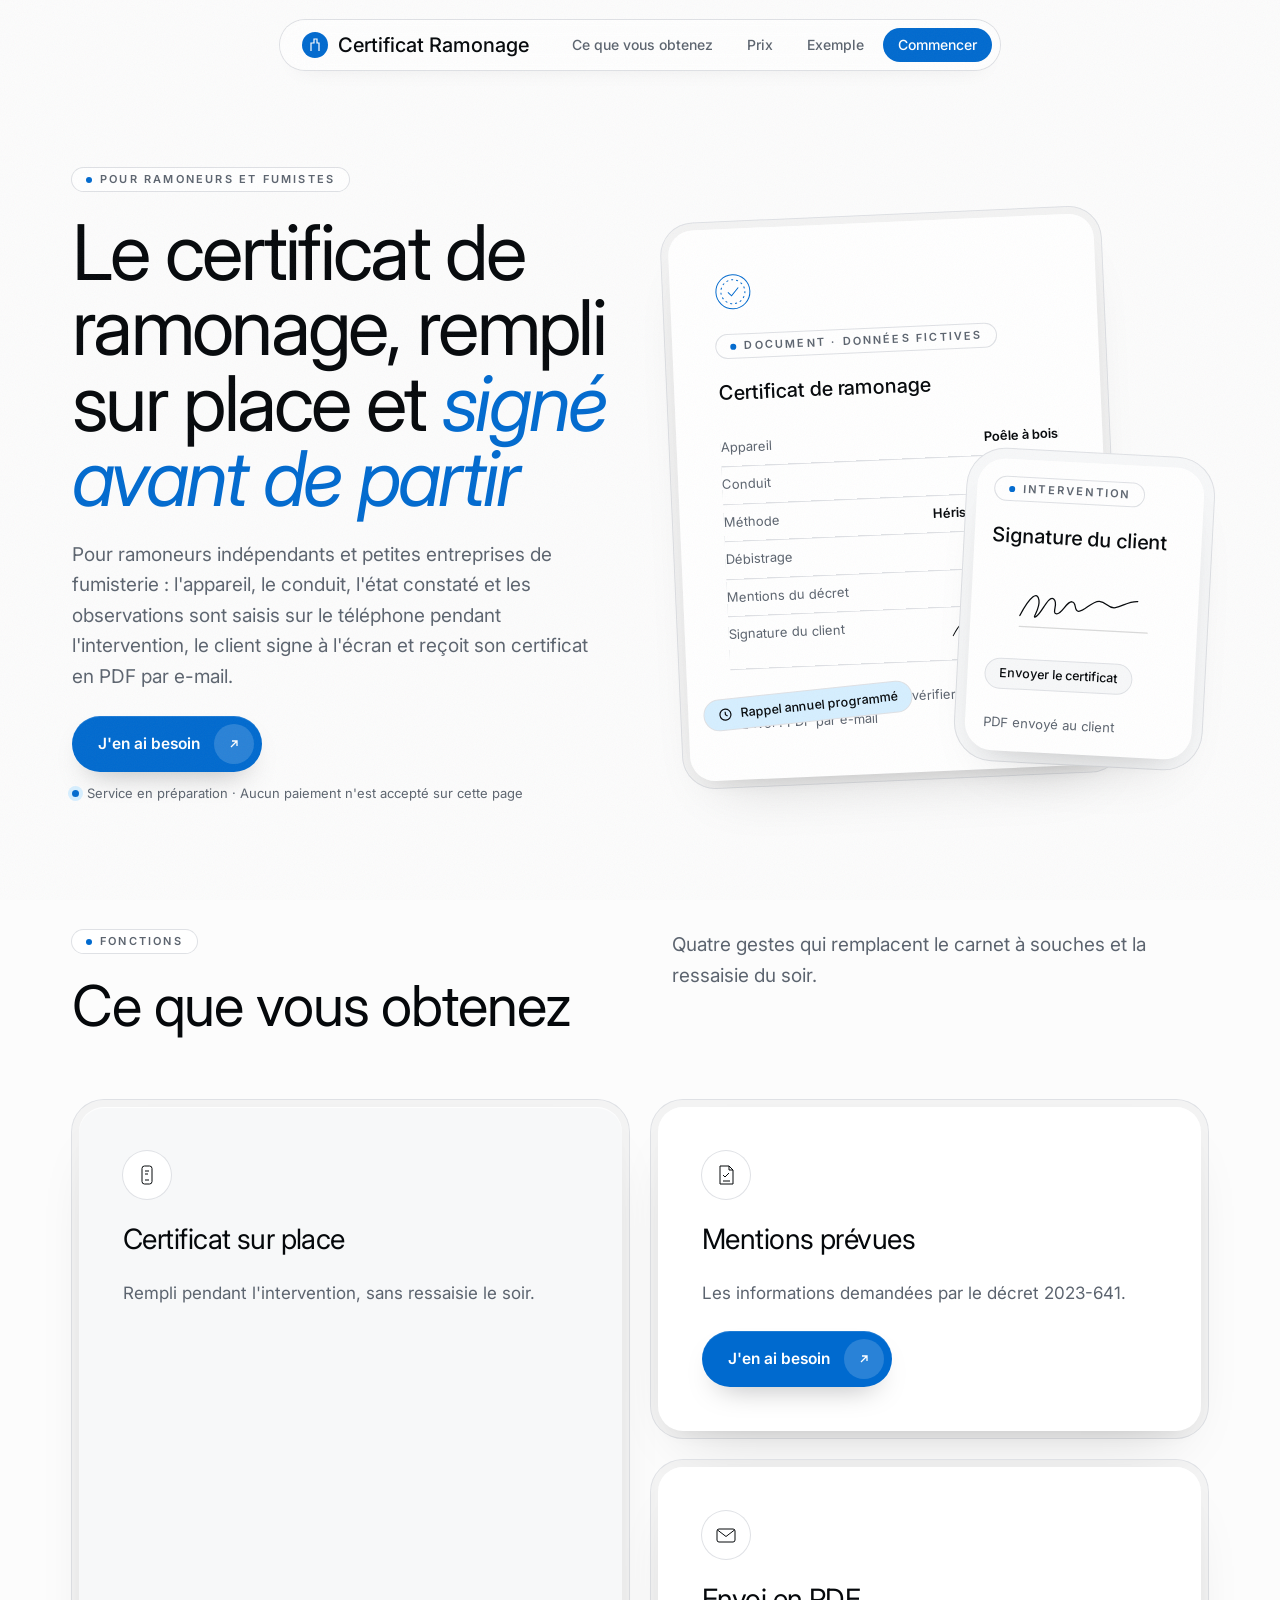
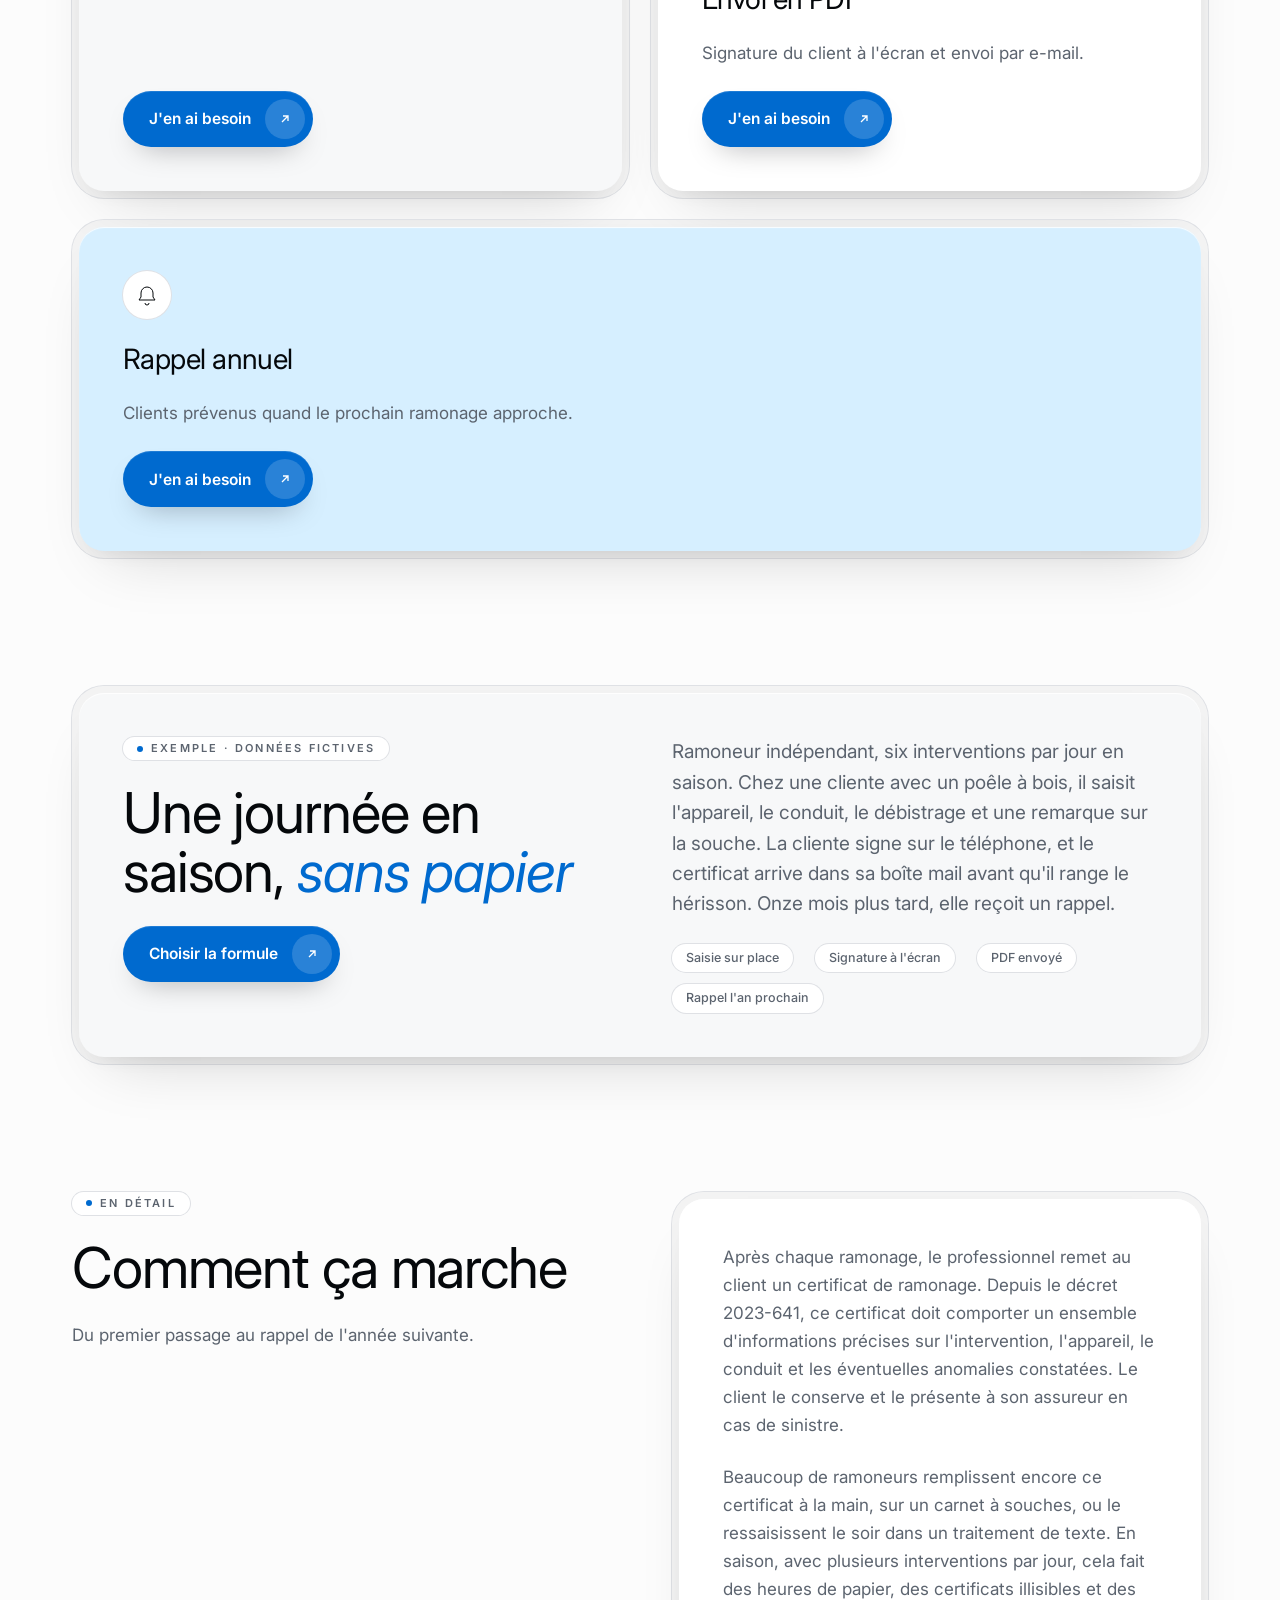
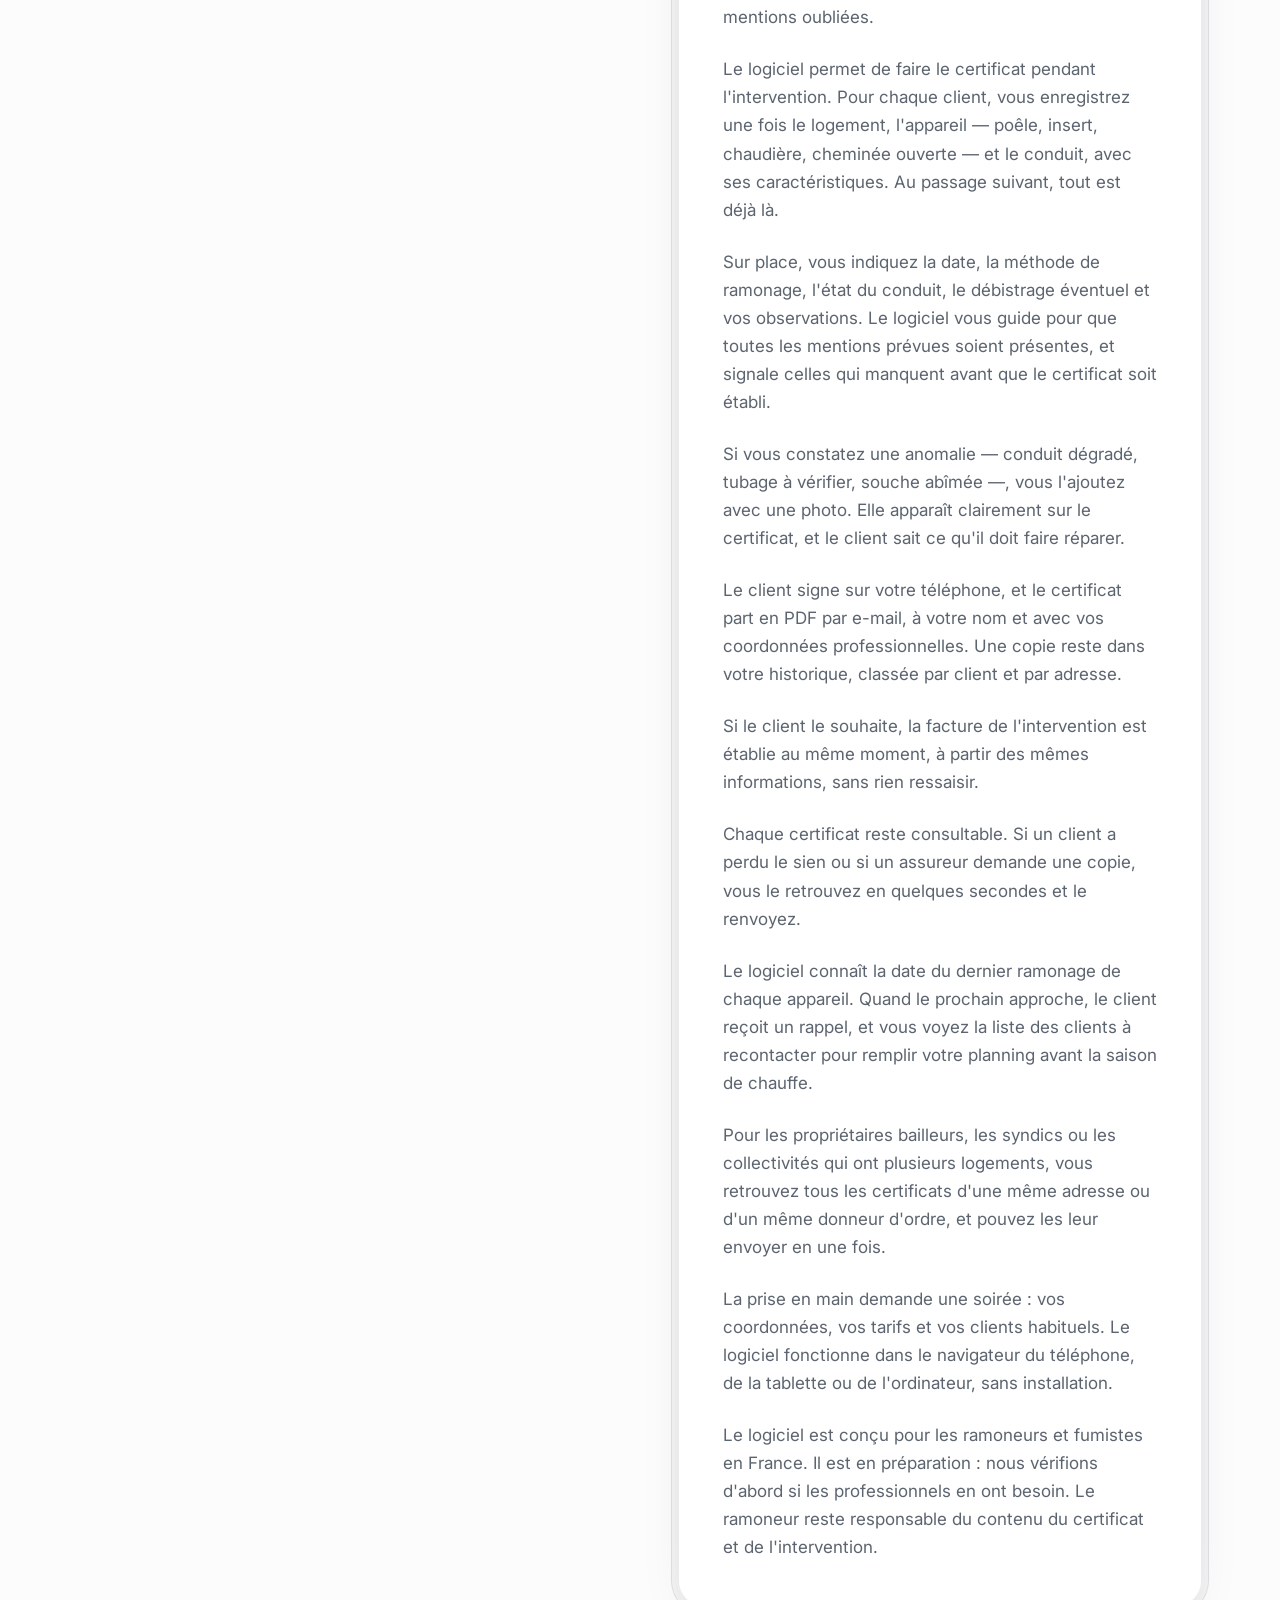
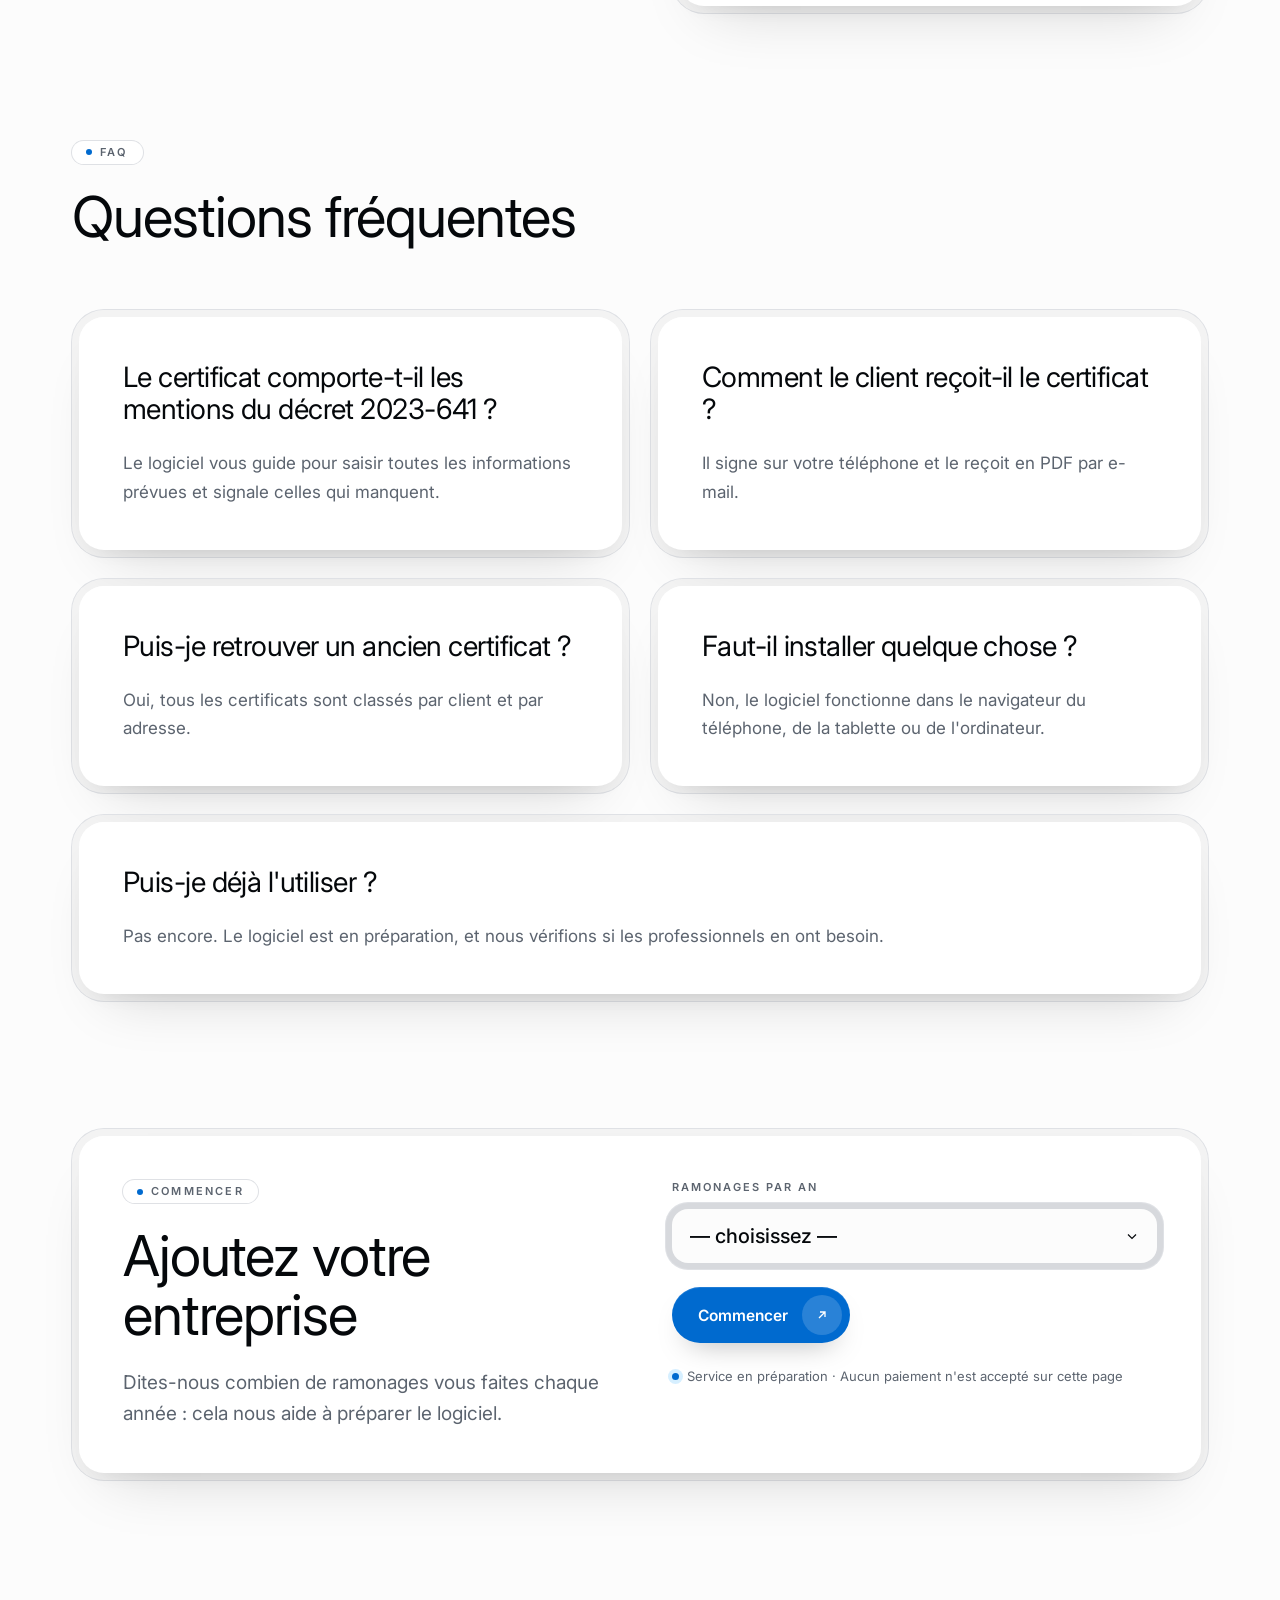
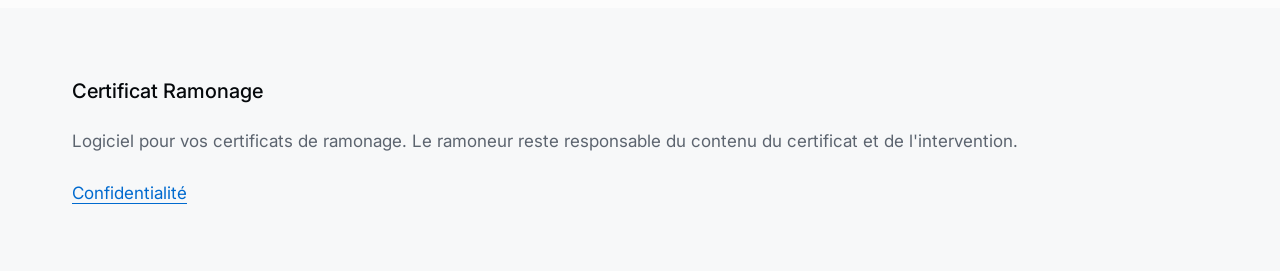
==== commit 5c5f617e: "Главная: одни цвета (СМ-04), шрифт Inter, светлый фон — выбор раскладки (слово Владельца 10.11.2026)" ====
--- a/index.html
+++ b/index.html
@@ -17,7 +17,7 @@
 <link rel="stylesheet" href="style.css">
 <link rel="preconnect" href="https://fonts.googleapis.com">
 <link rel="preconnect" href="https://fonts.gstatic.com" crossorigin>
-<link rel="stylesheet" href="https://fonts.googleapis.com/css2?family=Bodoni+Moda:ital,opsz,wght@0,6..96,400..600;1,6..96,400..600&family=Plus+Jakarta+Sans:wght@400;500;600&display=swap">
+<link rel="stylesheet" href="https://fonts.googleapis.com/css2?family=Inter:ital,wght@0,400;0,500;0,600;1,400;1,500&display=swap">
 <link rel="stylesheet" href="variant.css">
 <script src="smoke.js" defer></script>
 <!-- faq-jsonld:start -->
@@ -79,7 +79,7 @@
 <script>document.documentElement.classList.add('js');</script>
 
 <header class="island">
-  <a class="brand" href="index.html" data-ev="click_logo_home"><svg width="26" height="26" viewBox="0 0 26 26" aria-hidden="true"><circle cx="13" cy="13" r="13" fill="#2a211b"/><path d="M9 19V11h3V7h3v4h2v8" fill="none" stroke="#fbf8f2" stroke-width="1.2"/></svg>Certificat Ramonage</a>
+  <a class="brand" href="index.html" data-ev="click_logo_home"><svg width="26" height="26" viewBox="0 0 26 26" aria-hidden="true"><circle cx="13" cy="13" r="13" fill="#006acf"/><path d="M9 19V11h3V7h3v4h2v8" fill="none" stroke="#ffffff" stroke-width="1.2"/></svg>Certificat Ramonage</a>
   <nav id="menu" aria-label="Navigation principale"><a href="#quoi" data-ev="click_nav_quoi">Ce que vous obtenez</a><a href="price.html" data-ev="click_nav_prix">Prix</a><a href="#exemple" data-ev="click_nav_exemple">Exemple</a><a href="#start" data-ev="click_nav_start">Commencer</a></nav>
   <input type="checkbox" id="nav-toggle" aria-label="Menu" aria-controls="menu"><label for="nav-toggle"><span></span><span></span></label>
 </header>
@@ -99,7 +99,7 @@
 
       <div class="cascade" aria-hidden="true">
         <div class="bezel rv"><div class="core stack">
-          <svg width="38" height="38" viewBox="0 0 38 38" fill="none" stroke="#a8492a" stroke-width="1"><circle cx="19" cy="19" r="17"/><circle cx="19" cy="19" r="12" stroke-dasharray="2 3"/><path d="M14 19.5l3.5 3.5 7-8"/></svg>
+          <svg width="38" height="38" viewBox="0 0 38 38" fill="none" stroke="#006acf" stroke-width="1"><circle cx="19" cy="19" r="17"/><circle cx="19" cy="19" r="12" stroke-dasharray="2 3"/><path d="M14 19.5l3.5 3.5 7-8"/></svg>
           <span class="eyebrow">Document · données fictives</span>
           <p class="title">Certificat de ramonage</p>
           <dl>
@@ -113,11 +113,11 @@
           <small>Observation : souche à faire vérifier par un couvreur. · Envoi : PDF par e-mail</small>
         </div></div>
 
-        <div class="bezel dark phone rv"><div class="core stack">
+        <div class="bezel alt phone rv"><div class="core stack">
           <span class="eyebrow">Intervention</span>
           <p class="title">Signature du client</p>
           <svg width="100%" height="64" viewBox="0 0 160 70" fill="none" stroke="currentColor" stroke-width="1.4" stroke-linecap="round"><path d="M10 48c10-22 18-28 20-18s-8 22-2 18 12-24 18-20-2 16 4 16 10-14 16-14 2 10 8 10 14-12 22-12 10 8 18 6 14-8 24-8"/><path d="M10 60h140" stroke-opacity=".15"/></svg>
-          <span class="tag dark">Envoyer le certificat</span>
+          <span class="tag alt">Envoyer le certificat</span>
           <small>PDF envoyé au client</small>
         </div></div>
 
@@ -133,7 +133,7 @@
         <p class="lead rv">Quatre gestes qui remplacent le carnet à souches et la ressaisie du soir.</p>
       </div>
       <div class="bento">
-        <div class="bezel tall rv"><div class="core dark stack">
+        <div class="bezel tall rv"><div class="core alt stack">
           <span class="ico" aria-hidden="true"><svg width="22" height="22" viewBox="0 0 22 22" fill="none" stroke="currentColor" stroke-width="1"><rect x="6" y="2" width="10" height="18" rx="2.5"/><path d="M9 16h4M9 7h4M9 10h3"/></svg></span>
           <h3>Certificat sur place</h3>
           <p>Rempli pendant l'intervention, sans ressaisie le soir.</p>
@@ -163,7 +163,7 @@
 
   <section id="exemple" data-view="example_view">
     <div class="shell">
-      <div class="bezel rv"><div class="core dark split">
+      <div class="bezel rv"><div class="core alt split">
         <div class="stack">
           <span class="eyebrow">Exemple · données fictives</span>
           <h2>Une journée en saison, <em>sans papier</em></h2>
@@ -238,7 +238,7 @@
   </section>
 </main>
 
-<footer class="dark">
+<footer class="alt">
   <div class="shell stack">
     <p class="title">Certificat Ramonage</p>
     <p>Logiciel pour vos certificats de ramonage. Le ramoneur reste responsable du contenu du certificat et de l'intervention.</p>
--- a/variant.css
+++ b/variant.css
@@ -3,16 +3,21 @@
 
 /* ---------- 1. Tokens ---------- */
 :root {
-  /* palette: warm cream, espresso, muted sage, ember accent */
-  --cream: #fbf8f2;
-  --paper: #fffdf9;
-  --espresso: #2a211b;
-  --sage-soft: #e5e9dd;
-  --sage: #56634b;
-  --ember: #a8492a;
+  /* house palette (СМ-04): page, surface, alternate, text, accent */
+  --cream: #fcfcfc;
+  --paper: #ffffff;
+  --alt-bg: #f7f8f9;
+  --espresso: #05080b;
+  --sage-soft: #d6efff;
+  --sage: #006acf;
+  --ember: #006acf;
+  --focus: #0086dd;
+  --tray: rgba(5, 8, 11, .035);
+  --header-bg: rgba(255, 255, 255, .72);
+  --overlay-bg: rgba(252, 252, 252, .92);
   /* type */
-  --serif: "Bodoni Moda", "Iowan Old Style", "Palatino Linotype", Georgia, serif;
-  --sans: "Plus Jakarta Sans", "Segoe UI", system-ui, sans-serif;
+  --serif: "Inter", ui-sans-serif, system-ui, sans-serif;
+  --sans: "Inter", ui-sans-serif, system-ui, sans-serif;
   --fs-h1: clamp(38px, 6vw, 82px);
   --fs-h2: clamp(34px, 4.4vw, 58px);
   --fs-h3: clamp(21px, 2.2vw, 28px);
@@ -31,7 +36,7 @@
   --bezel: 7px;
   --r-pill: 999px;
   /* diffused ambient shadow, no harsh drop shadows */
-  --shadow: 0 30px 60px -30px rgba(74, 52, 36, .22), 0 12px 24px -18px rgba(74, 52, 36, .14);
+  --shadow: 0 30px 60px -30px rgba(5, 8, 11, .18), 0 12px 24px -18px rgba(5, 8, 11, .12);
   --inset: inset 0 1px 1px rgba(255, 255, 255, .9);
   /* spring motion */
   --spring: cubic-bezier(.32, .72, 0, 1);
@@ -40,13 +45,13 @@
 /* context tokens: light surface (page and every card core) … */
 :root, .core {
   --text: var(--espresso);
-  --muted: #5e5248;
-  --line: rgba(42, 33, 27, .08);
+  --muted: #5c646f;
+  --line: #dfe1e5;
   --chip: var(--paper);
   --accent: var(--ember);
-  --btn-bg: var(--espresso);
-  --btn-fg: var(--cream);
-  --knob: rgba(251, 248, 242, .14);
+  --btn-bg: var(--ember);
+  --btn-fg: #ffffff;
+  --knob: rgba(255, 255, 255, .16);
 }
 @media (max-width: 767px) {
   :root { --sec: 80px; --gutter: 16px; --gap-l: 36px; --fs-body: 16px; --pad: 24px; }
@@ -71,7 +76,8 @@
 em { font-style: italic; color: var(--accent); }
 a { color: inherit; text-underline-offset: 4px; }
 small { display: block; font-size: var(--fs-small); color: var(--muted); }
-:focus-visible { outline: 2px solid var(--ember); outline-offset: 3px; }
+:focus-visible { outline: 2px solid var(--focus); outline-offset: 3px; }
+footer a { color: var(--accent); }
 dl { margin: 0; width: 100%; font-size: var(--fs-small); }
 dl div { display: flex; justify-content: space-between; gap: 12px; padding: 8px 0; box-shadow: 0 1px 0 var(--line); }
 dt { color: var(--muted); }
@@ -83,8 +89,8 @@
 select {
   display: block; width: 100%; min-width: 0; margin-top: 14px; padding: 14px 44px 14px 18px;
   border: 0; border-radius: 16px; appearance: none; cursor: pointer;
-  background: var(--cream) url("data:image/svg+xml;utf8,<svg xmlns='http://www.w3.org/2000/svg' width='14' height='14' viewBox='0 0 14 14' fill='none' stroke='%232a211b' stroke-width='1.2'><path d='M3 5.5l4 4 4-4'/></svg>") no-repeat right 18px center;
-  box-shadow: 0 0 0 6px rgba(42, 33, 27, .035), 0 0 0 7px var(--line); /* double bezel */
+  background: var(--cream) url("data:image/svg+xml;utf8,<svg xmlns='http://www.w3.org/2000/svg' width='14' height='14' viewBox='0 0 14 14' fill='none' stroke='%2305080b' stroke-width='1.2'><path d='M3 5.5l4 4 4-4'/></svg>") no-repeat right 18px center;
+  box-shadow: 0 0 0 6px var(--tray), 0 0 0 7px var(--line); /* double bezel */
   font: 500 20px/1.3 var(--serif); color: var(--text); letter-spacing: 0; text-transform: none;
 }
 
@@ -102,7 +108,7 @@
 
 /* ---------- 4. Components ---------- */
 /* double bezel: outer tray + inner core */
-.bezel { padding: var(--bezel); border-radius: var(--r-outer); background: rgba(42, 33, 27, .035); box-shadow: 0 0 0 1px var(--line); }
+.bezel { padding: var(--bezel); border-radius: var(--r-outer); background: var(--tray); box-shadow: 0 0 0 1px var(--line); }
 .core {
   height: 100%; padding: var(--pad); border-radius: calc(var(--r-outer) - var(--bezel));
   background: var(--paper); color: var(--text); box-shadow: var(--inset), var(--shadow);
@@ -126,27 +132,22 @@
   display: inline-flex; align-items: center; gap: 14px; padding: 8px 8px 8px 26px;
   border: 0; border-radius: var(--r-pill); background: var(--btn-bg); color: var(--btn-fg);
   font: 600 15.5px/1 var(--sans); text-decoration: none;
-  box-shadow: 0 14px 30px -16px rgba(42, 33, 27, .55), inset 0 1px 0 rgba(255, 255, 255, .12);
+  box-shadow: 0 14px 30px -16px rgba(5, 8, 11, .35), inset 0 1px 0 rgba(255, 255, 255, .12);
   transition: transform var(--t) var(--spring);
 }
 .knob { width: 40px; height: 40px; display: grid; place-items: center; border-radius: 50%; background: var(--knob); transition: transform var(--t) var(--spring), background-color var(--t) var(--spring), color var(--t) var(--spring); }
-.pill:hover .knob { transform: translate(3px, -1px) scale(1.06); background: var(--ember); color: var(--cream); }
+.pill:hover .knob { transform: translate(3px, -1px) scale(1.06); background: var(--btn-fg); color: var(--btn-bg); }
 .pill:active { transform: scale(.98); }
 /* surface modifiers — after the components so they win */
-.tint { background: var(--sage-soft); color: #3f4a36; }
-.dark {
-  --text: var(--cream); --muted: rgba(251, 248, 242, .76); --line: rgba(251, 248, 242, .12);
-  --chip: rgba(251, 248, 242, .08); --accent: #e6a07f;
-  --btn-bg: var(--cream); --btn-fg: var(--espresso); --knob: rgba(42, 33, 27, .08);
-  background: var(--espresso); color: var(--text);
-}
+.tint { background: var(--sage-soft); color: var(--espresso); }
+.alt { background: var(--alt-bg); color: var(--text); }
 
 /* ---------- 5. Header: floating glass island ---------- */
 header.island {
   position: fixed; top: 20px; left: 50%; z-index: 30; transform: translateX(-50%);
   display: flex; align-items: center; gap: 28px; width: max-content; max-width: calc(100% - 32px); min-height: 0;
   padding: 8px 8px 8px 22px; border: 0; border-radius: var(--r-pill);
-  background: rgba(255, 253, 249, .72); backdrop-filter: blur(18px); -webkit-backdrop-filter: blur(18px);
+  background: var(--header-bg); backdrop-filter: blur(18px); -webkit-backdrop-filter: blur(18px);
   box-shadow: 0 0 0 1px var(--line), var(--shadow);
 }
 .island nav { display: flex; align-items: center; gap: 4px; }
@@ -157,7 +158,7 @@
 .island nav a:hover { background: var(--line); color: var(--text); }
 .island nav a:last-child { background: var(--btn-bg); color: var(--btn-fg); }
 .island input { position: absolute; width: 1px; height: 1px; margin: 0; opacity: 0; pointer-events: none; }
-.island input:focus-visible + label { outline: 2px solid var(--ember); outline-offset: 3px; }
+.island input:focus-visible + label { outline: 2px solid var(--focus); outline-offset: 3px; }
 .island label { display: none; }
 
 /* ---------- 6. Hero: editorial split + z-axis cascade (drawn visual) ---------- */
@@ -195,9 +196,9 @@
   header.island { top: 12px; left: 16px; right: 16px; transform: none; width: auto; max-width: none; justify-content: space-between; padding: 6px 6px 6px 16px; }
   .island label {
     position: relative; z-index: 2; display: grid; place-items: center; width: 44px; height: 44px;
-    border-radius: 50%; background: var(--espresso); cursor: pointer;
+    border-radius: 50%; background: var(--btn-bg); cursor: pointer;
   }
-  .island label span { position: absolute; left: 14px; width: 16px; height: 1.5px; background: var(--cream); transition: transform var(--t) var(--spring); }
+  .island label span { position: absolute; left: 14px; width: 16px; height: 1.5px; background: var(--btn-fg); transition: transform var(--t) var(--spring); }
   .island label span:first-child { transform: translateY(-3px); }
   .island label span:last-child { transform: translateY(3px); }
   .menu-open .island label span:first-child { transform: rotate(45deg); }
@@ -206,7 +207,7 @@
   /* full-screen glass overlay; the island drops its own blur so it does not trap the fixed overlay */
   .island nav {
     position: fixed; inset: 0; z-index: 1; flex-direction: column; align-items: flex-start; justify-content: center;
-    gap: 6px; padding: 96px 24px 48px; background: rgba(251, 248, 242, .86);
+    gap: 6px; padding: 96px 24px 48px; background: var(--overlay-bg);
     backdrop-filter: blur(28px); -webkit-backdrop-filter: blur(28px);
     opacity: 0; visibility: hidden; transition: opacity var(--t) var(--spring), visibility 0s var(--t);
   }
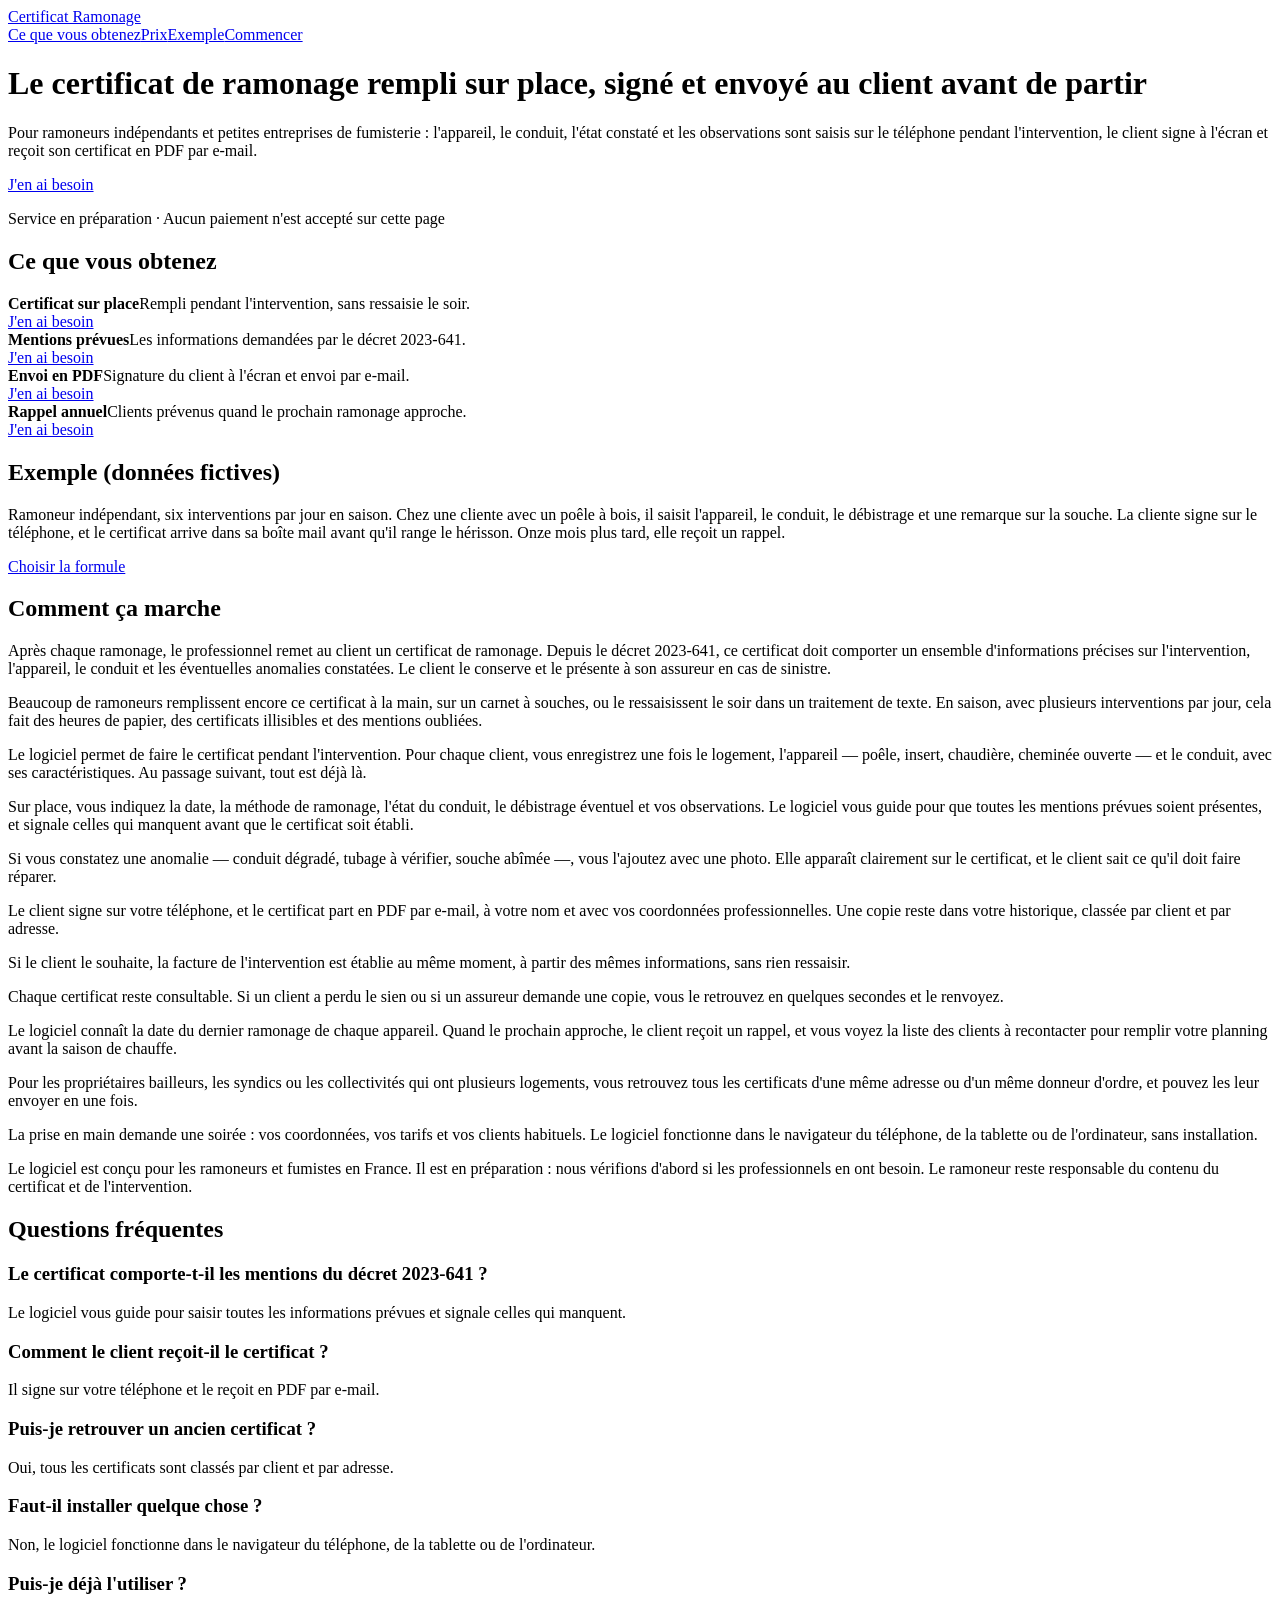
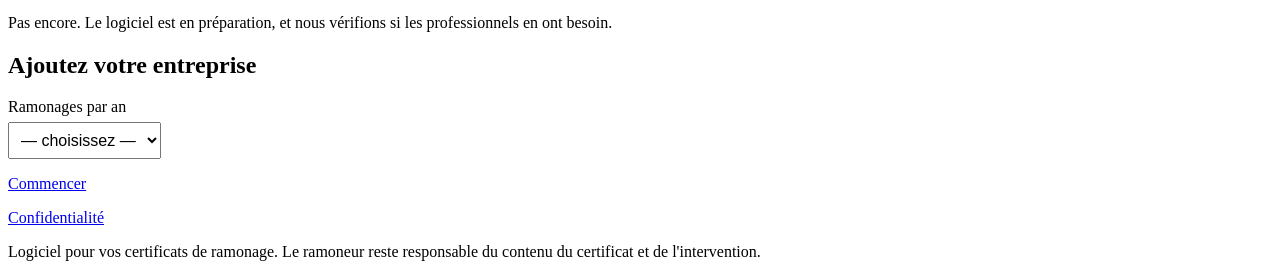
==== commit c8aee339: "Главная: прежний вид — сравнение дизайна перенесено на тестовый домен (слово Владельца 10.11.2026, «" ====
--- a/index.html
+++ b/index.html
@@ -15,10 +15,6 @@
 <meta name="description" content="Pour ramoneurs : le certificat de ramonage rempli sur le téléphone, avec les mentions du décret 2023-641, signé et envoyé en PDF au client.">
 <link rel="icon" href="favicon.svg">
 <link rel="stylesheet" href="style.css">
-<link rel="preconnect" href="https://fonts.googleapis.com">
-<link rel="preconnect" href="https://fonts.gstatic.com" crossorigin>
-<link rel="stylesheet" href="https://fonts.googleapis.com/css2?family=Inter:ital,wght@0,400;0,500;0,600;1,400;1,500&display=swap">
-<link rel="stylesheet" href="variant.css">
 <script src="smoke.js" defer></script>
 <!-- faq-jsonld:start -->
 <script type="application/ld+json">
@@ -76,116 +72,38 @@
 <noscript><iframe src="https://www.googletagmanager.com/ns.html?id=GTM-KV7PTPCV"
 height="0" width="0" style="display:none;visibility:hidden"></iframe></noscript>
 <!-- End Google Tag Manager (noscript) -->
-<script>document.documentElement.classList.add('js');</script>
 
-<header class="island">
-  <a class="brand" href="index.html" data-ev="click_logo_home"><svg width="26" height="26" viewBox="0 0 26 26" aria-hidden="true"><circle cx="13" cy="13" r="13" fill="#006acf"/><path d="M9 19V11h3V7h3v4h2v8" fill="none" stroke="#ffffff" stroke-width="1.2"/></svg>Certificat Ramonage</a>
-  <nav id="menu" aria-label="Navigation principale"><a href="#quoi" data-ev="click_nav_quoi">Ce que vous obtenez</a><a href="price.html" data-ev="click_nav_prix">Prix</a><a href="#exemple" data-ev="click_nav_exemple">Exemple</a><a href="#start" data-ev="click_nav_start">Commencer</a></nav>
-  <input type="checkbox" id="nav-toggle" aria-label="Menu" aria-controls="menu"><label for="nav-toggle"><span></span><span></span></label>
-</header>
+<header><div class="wrap">
+  <div class="logo"><a href="index.html" data-ev="click_logo_home">Certificat Ramonage</a></div>
+  <nav class="top"><a href="#quoi" data-ev="click_nav_quoi">Ce que vous obtenez</a><a href="price.html" data-ev="click_nav_prix">Prix</a><a href="#exemple" data-ev="click_nav_exemple">Exemple</a><a href="#start" data-ev="click_nav_start">Commencer</a></nav>
+</div></header>
 
-<main>
-  <section class="hero">
-    <div class="shell split">
-      <div class="stack">
-        <span class="eyebrow rv">Pour ramoneurs et fumistes</span>
-        <h1 class="rv">Le certificat de ramonage, rempli sur place et <em>signé avant de partir</em></h1>
-        <p class="lead rv">Pour ramoneurs indépendants et petites entreprises de fumisterie : l'appareil, le conduit, l'état constaté et les observations sont saisis sur le téléphone pendant l'intervention, le client signe à l'écran et reçoit son certificat en PDF par e-mail.</p>
-        <div class="row rv">
-          <a class="pill" href="price.html" data-ev="cta_click">J'en ai besoin <span class="knob" aria-hidden="true"><svg width="14" height="14" viewBox="0 0 14 14" fill="none" stroke="currentColor" stroke-width="1.3"><path d="M4 10L10 4M5 4h5v5"/></svg></span></a>
-          <p class="note">Service en préparation · Aucun paiement n'est accepté sur cette page</p>
-        </div>
-      </div>
-
-      <div class="cascade" aria-hidden="true">
-        <div class="bezel rv"><div class="core stack">
-          <svg width="38" height="38" viewBox="0 0 38 38" fill="none" stroke="#006acf" stroke-width="1"><circle cx="19" cy="19" r="17"/><circle cx="19" cy="19" r="12" stroke-dasharray="2 3"/><path d="M14 19.5l3.5 3.5 7-8"/></svg>
-          <span class="eyebrow">Document · données fictives</span>
-          <p class="title">Certificat de ramonage</p>
-          <dl>
-            <div><dt>Appareil</dt><dd>Poêle à bois</dd></div>
-            <div><dt>Conduit</dt><dd>Tubage inox</dd></div>
-            <div><dt>Méthode</dt><dd>Hérisson, par le haut</dd></div>
-            <div><dt>Débistrage</dt><dd>Non nécessaire</dd></div>
-            <div><dt>Mentions du décret</dt><dd>Complètes</dd></div>
-            <div><dt>Signature du client</dt><dd><svg width="120" height="30" viewBox="0 0 130 34" fill="none" stroke="currentColor" stroke-width="1.2" stroke-linecap="round"><path d="M4 24c8-14 14-18 16-12s-6 14-2 12 10-16 14-14-2 12 2 12 8-10 12-10 2 8 6 8 10-8 16-8 8 6 14 4 12-6 20-6"/></svg></dd></div>
-          </dl>
-          <small>Observation : souche à faire vérifier par un couvreur. · Envoi : PDF par e-mail</small>
-        </div></div>
-
-        <div class="bezel alt phone rv"><div class="core stack">
-          <span class="eyebrow">Intervention</span>
-          <p class="title">Signature du client</p>
-          <svg width="100%" height="64" viewBox="0 0 160 70" fill="none" stroke="currentColor" stroke-width="1.4" stroke-linecap="round"><path d="M10 48c10-22 18-28 20-18s-8 22-2 18 12-24 18-20-2 16 4 16 10-14 16-14 2 10 8 10 14-12 22-12 10 8 18 6 14-8 24-8"/><path d="M10 60h140" stroke-opacity=".15"/></svg>
-          <span class="tag alt">Envoyer le certificat</span>
-          <small>PDF envoyé au client</small>
-        </div></div>
-
-        <span class="tag tint rv"><svg width="14" height="14" viewBox="0 0 14 14" fill="none" stroke="currentColor" stroke-width="1.2"><circle cx="7" cy="7" r="5.5"/><path d="M7 4v3l2 1.5"/></svg>Rappel annuel programmé</span>
-      </div>
-    </div>
-  </section>
+<div class="wrap">
+  <div class="hero">
+    <h1>Le certificat de ramonage rempli sur place, signé et envoyé au client avant de partir</h1>
+    <p class="sub">Pour ramoneurs indépendants et petites entreprises de fumisterie : l'appareil, le conduit, l'état constaté et les observations sont saisis sur le téléphone pendant l'intervention, le client signe à l'écran et reçoit son certificat en PDF par e-mail.</p>
+    <a class="cta" href="price.html" data-ev="cta_click">J'en ai besoin</a>
+    <p class="cta-note">Service en préparation · Aucun paiement n'est accepté sur cette page</p>
+  </div>
 
   <section id="quoi" data-view="features_view">
-    <div class="shell">
-      <div class="split">
-        <div class="stack rv"><span class="eyebrow">Fonctions</span><h2>Ce que vous obtenez</h2></div>
-        <p class="lead rv">Quatre gestes qui remplacent le carnet à souches et la ressaisie du soir.</p>
-      </div>
-      <div class="bento">
-        <div class="bezel tall rv"><div class="core alt stack">
-          <span class="ico" aria-hidden="true"><svg width="22" height="22" viewBox="0 0 22 22" fill="none" stroke="currentColor" stroke-width="1"><rect x="6" y="2" width="10" height="18" rx="2.5"/><path d="M9 16h4M9 7h4M9 10h3"/></svg></span>
-          <h3>Certificat sur place</h3>
-          <p>Rempli pendant l'intervention, sans ressaisie le soir.</p>
-          <a class="pill" href="price.html" data-ev="feature_certificat">J'en ai besoin <span class="knob" aria-hidden="true"><svg width="14" height="14" viewBox="0 0 14 14" fill="none" stroke="currentColor" stroke-width="1.3"><path d="M4 10L10 4M5 4h5v5"/></svg></span></a>
-        </div></div>
-        <div class="bezel rv"><div class="core stack">
-          <span class="ico" aria-hidden="true"><svg width="22" height="22" viewBox="0 0 22 22" fill="none" stroke="currentColor" stroke-width="1"><path d="M5 2h9l4 4v14H5z"/><path d="M14 2v4h4M8 11l2 2 4-4M8 17h7"/></svg></span>
-          <h3>Mentions prévues</h3>
-          <p>Les informations demandées par le décret 2023-641.</p>
-          <a class="pill" href="price.html" data-ev="feature_mentions">J'en ai besoin <span class="knob" aria-hidden="true"><svg width="14" height="14" viewBox="0 0 14 14" fill="none" stroke="currentColor" stroke-width="1.3"><path d="M4 10L10 4M5 4h5v5"/></svg></span></a>
-        </div></div>
-        <div class="bezel rv"><div class="core stack">
-          <span class="ico" aria-hidden="true"><svg width="22" height="22" viewBox="0 0 22 22" fill="none" stroke="currentColor" stroke-width="1"><rect x="2" y="5" width="18" height="13" rx="2"/><path d="M2.5 6l8.5 6.5L19.5 6"/></svg></span>
-          <h3>Envoi en PDF</h3>
-          <p>Signature du client à l'écran et envoi par e-mail.</p>
-          <a class="pill" href="price.html" data-ev="feature_envoi">J'en ai besoin <span class="knob" aria-hidden="true"><svg width="14" height="14" viewBox="0 0 14 14" fill="none" stroke="currentColor" stroke-width="1.3"><path d="M4 10L10 4M5 4h5v5"/></svg></span></a>
-        </div></div>
-        <div class="bezel wide rv"><div class="core tint stack">
-          <span class="ico" aria-hidden="true"><svg width="22" height="22" viewBox="0 0 22 22" fill="none" stroke="currentColor" stroke-width="1"><path d="M11 3a6 6 0 0 1 6 6v4l2 3H3l2-3V9a6 6 0 0 1 6-6zM9 19a2 2 0 0 0 4 0"/></svg></span>
-          <h3>Rappel annuel</h3>
-          <p>Clients prévenus quand le prochain ramonage approche.</p>
-          <a class="pill" href="price.html" data-ev="feature_rappel">J'en ai besoin <span class="knob" aria-hidden="true"><svg width="14" height="14" viewBox="0 0 14 14" fill="none" stroke="currentColor" stroke-width="1.3"><path d="M4 10L10 4M5 4h5v5"/></svg></span></a>
-        </div></div>
-      </div>
+    <h2>Ce que vous obtenez</h2>
+    <div class="grid">
+      <div class="card"><b>Certificat sur place</b><span>Rempli pendant l'intervention, sans ressaisie le soir.</span><br><a class="btn" href="price.html" data-ev="feature_certificat">J'en ai besoin</a></div>
+      <div class="card"><b>Mentions prévues</b><span>Les informations demandées par le décret 2023-641.</span><br><a class="btn" href="price.html" data-ev="feature_mentions">J'en ai besoin</a></div>
+      <div class="card"><b>Envoi en PDF</b><span>Signature du client à l'écran et envoi par e-mail.</span><br><a class="btn" href="price.html" data-ev="feature_envoi">J'en ai besoin</a></div>
+      <div class="card"><b>Rappel annuel</b><span>Clients prévenus quand le prochain ramonage approche.</span><br><a class="btn" href="price.html" data-ev="feature_rappel">J'en ai besoin</a></div>
     </div>
   </section>
 
   <section id="exemple" data-view="example_view">
-    <div class="shell">
-      <div class="bezel rv"><div class="core alt split">
-        <div class="stack">
-          <span class="eyebrow">Exemple · données fictives</span>
-          <h2>Une journée en saison, <em>sans papier</em></h2>
-          <a class="pill" href="price.html" data-ev="click_cta_after_example">Choisir la formule <span class="knob" aria-hidden="true"><svg width="14" height="14" viewBox="0 0 14 14" fill="none" stroke="currentColor" stroke-width="1.3"><path d="M4 10L10 4M5 4h5v5"/></svg></span></a>
-        </div>
-        <div class="stack">
-          <p class="lead">Ramoneur indépendant, six interventions par jour en saison. Chez une cliente avec un poêle à bois, il saisit l'appareil, le conduit, le débistrage et une remarque sur la souche. La cliente signe sur le téléphone, et le certificat arrive dans sa boîte mail avant qu'il range le hérisson. Onze mois plus tard, elle reçoit un rappel.</p>
-          <div class="row" aria-hidden="true"><span class="tag">Saisie sur place</span><span class="tag">Signature à l'écran</span><span class="tag">PDF envoyé</span><span class="tag">Rappel l'an prochain</span></div>
-        </div>
-      </div></div>
-    </div>
+    <h2>Exemple (données fictives)</h2>
+    <p class="fine">Ramoneur indépendant, six interventions par jour en saison. Chez une cliente avec un poêle à bois, il saisit l'appareil, le conduit, le débistrage et une remarque sur la souche. La cliente signe sur le téléphone, et le certificat arrive dans sa boîte mail avant qu'il range le hérisson. Onze mois plus tard, elle reçoit un rappel.</p>
+    <a class="cta" href="price.html" data-ev="click_cta_after_example">Choisir la formule</a>
   </section>
-
 <!-- seo-tekst:start -->
   <section id="opis">
-    <div class="shell split">
-      <div class="stack rv">
-        <span class="eyebrow">En détail</span>
-        <h2>Comment ça marche</h2>
-        <p>Du premier passage au rappel de l'année suivante.</p>
-      </div>
-      <div class="bezel rv"><div class="core stack">
+    <h2>Comment ça marche</h2>
     <p>Après chaque ramonage, le professionnel remet au client un certificat de ramonage. Depuis le décret 2023-641, ce certificat doit comporter un ensemble d'informations précises sur l'intervention, l'appareil, le conduit et les éventuelles anomalies constatées. Le client le conserve et le présente à son assureur en cas de sinistre.</p>
     <p>Beaucoup de ramoneurs remplissent encore ce certificat à la main, sur un carnet à souches, ou le ressaisissent le soir dans un traitement de texte. En saison, avec plusieurs interventions par jour, cela fait des heures de papier, des certificats illisibles et des mentions oubliées.</p>
     <p>Le logiciel permet de faire le certificat pendant l'intervention. Pour chaque client, vous enregistrez une fois le logement, l'appareil — poêle, insert, chaudière, cheminée ouverte — et le conduit, avec ses caractéristiques. Au passage suivant, tout est déjà là.</p>
@@ -198,66 +116,32 @@
     <p>Pour les propriétaires bailleurs, les syndics ou les collectivités qui ont plusieurs logements, vous retrouvez tous les certificats d'une même adresse ou d'un même donneur d'ordre, et pouvez les leur envoyer en une fois.</p>
     <p>La prise en main demande une soirée : vos coordonnées, vos tarifs et vos clients habituels. Le logiciel fonctionne dans le navigateur du téléphone, de la tablette ou de l'ordinateur, sans installation.</p>
     <p>Le logiciel est conçu pour les ramoneurs et fumistes en France. Il est en préparation : nous vérifions d'abord si les professionnels en ont besoin. Le ramoneur reste responsable du contenu du certificat et de l'intervention.</p>
-      </div></div>
-    </div>
   </section>
   <section id="faq">
-    <div class="shell">
-      <div class="stack rv"><span class="eyebrow">FAQ</span><h2>Questions fréquentes</h2></div>
-      <div class="bento">
-        <div class="bezel rv"><div class="core stack"><h3>Le certificat comporte-t-il les mentions du décret 2023-641 ?</h3>
-    <p>Le logiciel vous guide pour saisir toutes les informations prévues et signale celles qui manquent.</p></div></div>
-        <div class="bezel rv"><div class="core stack"><h3>Comment le client reçoit-il le certificat ?</h3>
-    <p>Il signe sur votre téléphone et le reçoit en PDF par e-mail.</p></div></div>
-        <div class="bezel rv"><div class="core stack"><h3>Puis-je retrouver un ancien certificat ?</h3>
-    <p>Oui, tous les certificats sont classés par client et par adresse.</p></div></div>
-        <div class="bezel rv"><div class="core stack"><h3>Faut-il installer quelque chose ?</h3>
-    <p>Non, le logiciel fonctionne dans le navigateur du téléphone, de la tablette ou de l'ordinateur.</p></div></div>
-        <div class="bezel wide rv"><div class="core stack"><h3>Puis-je déjà l'utiliser ?</h3>
-    <p>Pas encore. Le logiciel est en préparation, et nous vérifions si les professionnels en ont besoin.</p></div></div>
-      </div>
-    </div>
+    <h2>Questions fréquentes</h2>
+    <h3>Le certificat comporte-t-il les mentions du décret 2023-641 ?</h3>
+    <p>Le logiciel vous guide pour saisir toutes les informations prévues et signale celles qui manquent.</p>
+    <h3>Comment le client reçoit-il le certificat ?</h3>
+    <p>Il signe sur votre téléphone et le reçoit en PDF par e-mail.</p>
+    <h3>Puis-je retrouver un ancien certificat ?</h3>
+    <p>Oui, tous les certificats sont classés par client et par adresse.</p>
+    <h3>Faut-il installer quelque chose ?</h3>
+    <p>Non, le logiciel fonctionne dans le navigateur du téléphone, de la tablette ou de l'ordinateur.</p>
+    <h3>Puis-je déjà l'utiliser ?</h3>
+    <p>Pas encore. Le logiciel est en préparation, et nous vérifions si les professionnels en ont besoin.</p>
   </section>
 <!-- seo-tekst:end -->
+  <section id="start" data-view="start_view">
+    <h2>Ajoutez votre entreprise</h2>
+    <p><label>Ramonages par an<br><select data-ev-focus="form_start" style="margin-top:6px;padding:8px;font-size:16px"><option value="">— choisissez —</option><option>Moins de 300</option><option>300–800</option><option>800–1500</option><option>Plus de 1500</option></select></label></p>
+    <a class="cta" href="price.html" data-ev="form_submit_click">Commencer</a>
+  </section>
+</div>
 
-  <section id="start" data-view="start_view">
-    <div class="shell">
-      <div class="bezel rv"><div class="core split">
-        <div class="stack">
-          <span class="eyebrow">Commencer</span>
-          <h2>Ajoutez votre entreprise</h2>
-          <p class="lead">Dites-nous combien de ramonages vous faites chaque année : cela nous aide à préparer le logiciel.</p>
-        </div>
-        <div class="stack">
-          <label>Ramonages par an<select data-ev-focus="form_start"><option value="">— choisissez —</option><option>Moins de 300</option><option>300–800</option><option>800–1500</option><option>Plus de 1500</option></select></label>
-          <a class="pill" href="price.html" data-ev="form_submit_click">Commencer <span class="knob" aria-hidden="true"><svg width="14" height="14" viewBox="0 0 14 14" fill="none" stroke="currentColor" stroke-width="1.3"><path d="M4 10L10 4M5 4h5v5"/></svg></span></a>
-          <p class="note">Service en préparation · Aucun paiement n'est accepté sur cette page</p>
-        </div>
-      </div></div>
-    </div>
-  </section>
-</main>
+<footer><div class="wrap">
+  <p><a href="privacy.html" data-ev="click_legal_privacy">Confidentialité</a></p>
+  <p class="muted">Logiciel pour vos certificats de ramonage. Le ramoneur reste responsable du contenu du certificat et de l'intervention.</p>
+</div></footer>
 
-<footer class="alt">
-  <div class="shell stack">
-    <p class="title">Certificat Ramonage</p>
-    <p>Logiciel pour vos certificats de ramonage. Le ramoneur reste responsable du contenu du certificat et de l'intervention.</p>
-    <p><a href="privacy.html" data-ev="click_legal_privacy">Confidentialité</a></p>
-  </div>
-</footer>
-
-<script>
-(function(){
-  var root=document.documentElement, b=document.getElementById('nav-toggle'), m=document.getElementById('menu');
-  function set(o){b.checked=o;root.classList.toggle('menu-open',o);}
-  b.addEventListener('change',function(){set(b.checked);});
-  m.addEventListener('click',function(e){if(e.target.closest('a'))set(false);});
-  document.addEventListener('keydown',function(e){if(e.key==='Escape')set(false);});
-  var els=document.querySelectorAll('.rv');
-  if(!('IntersectionObserver' in window)){for(var i=0;i<els.length;i++)els[i].classList.add('in');return;}
-  var io=new IntersectionObserver(function(en){en.forEach(function(x){if(x.isIntersecting){x.target.classList.add('in');io.unobserve(x.target);}});},{rootMargin:'0px 0px -8% 0px',threshold:.08});
-  els.forEach(function(el){io.observe(el);});
-})();
-</script>
 </body>
 </html>
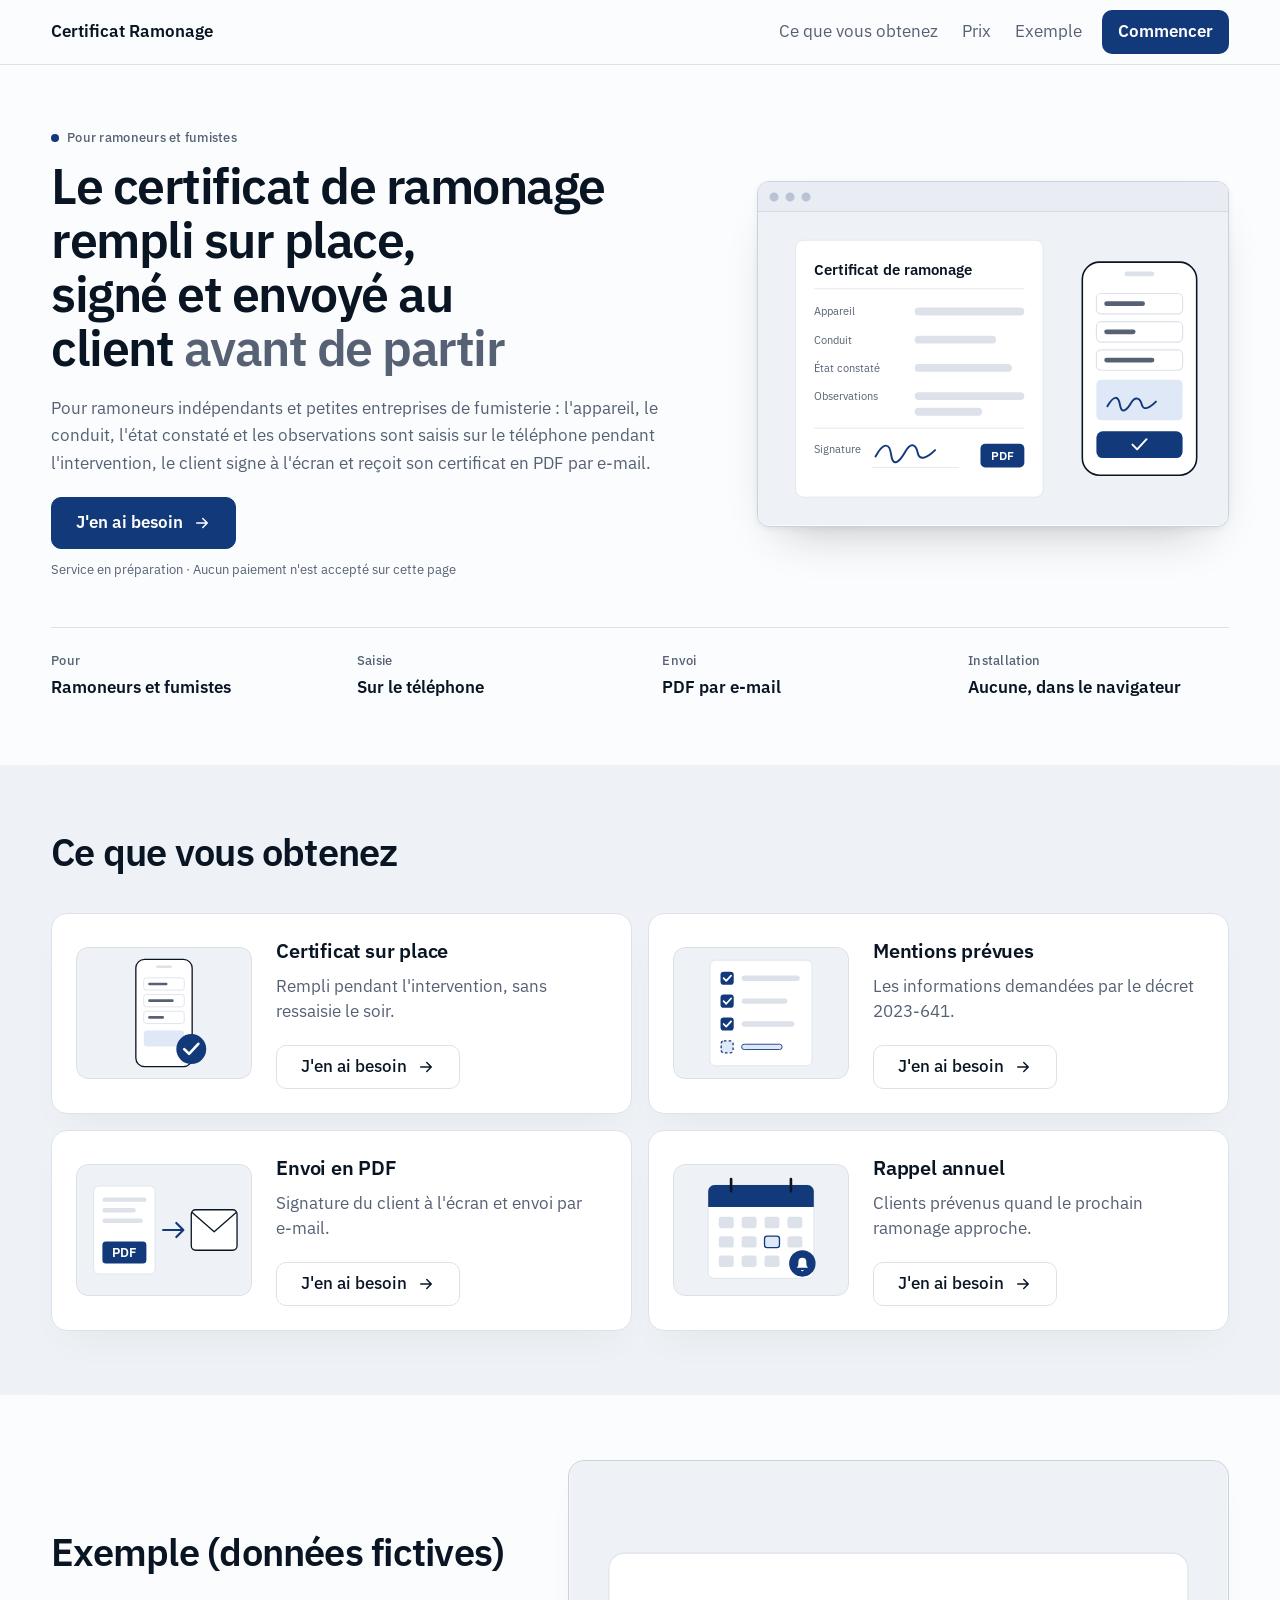
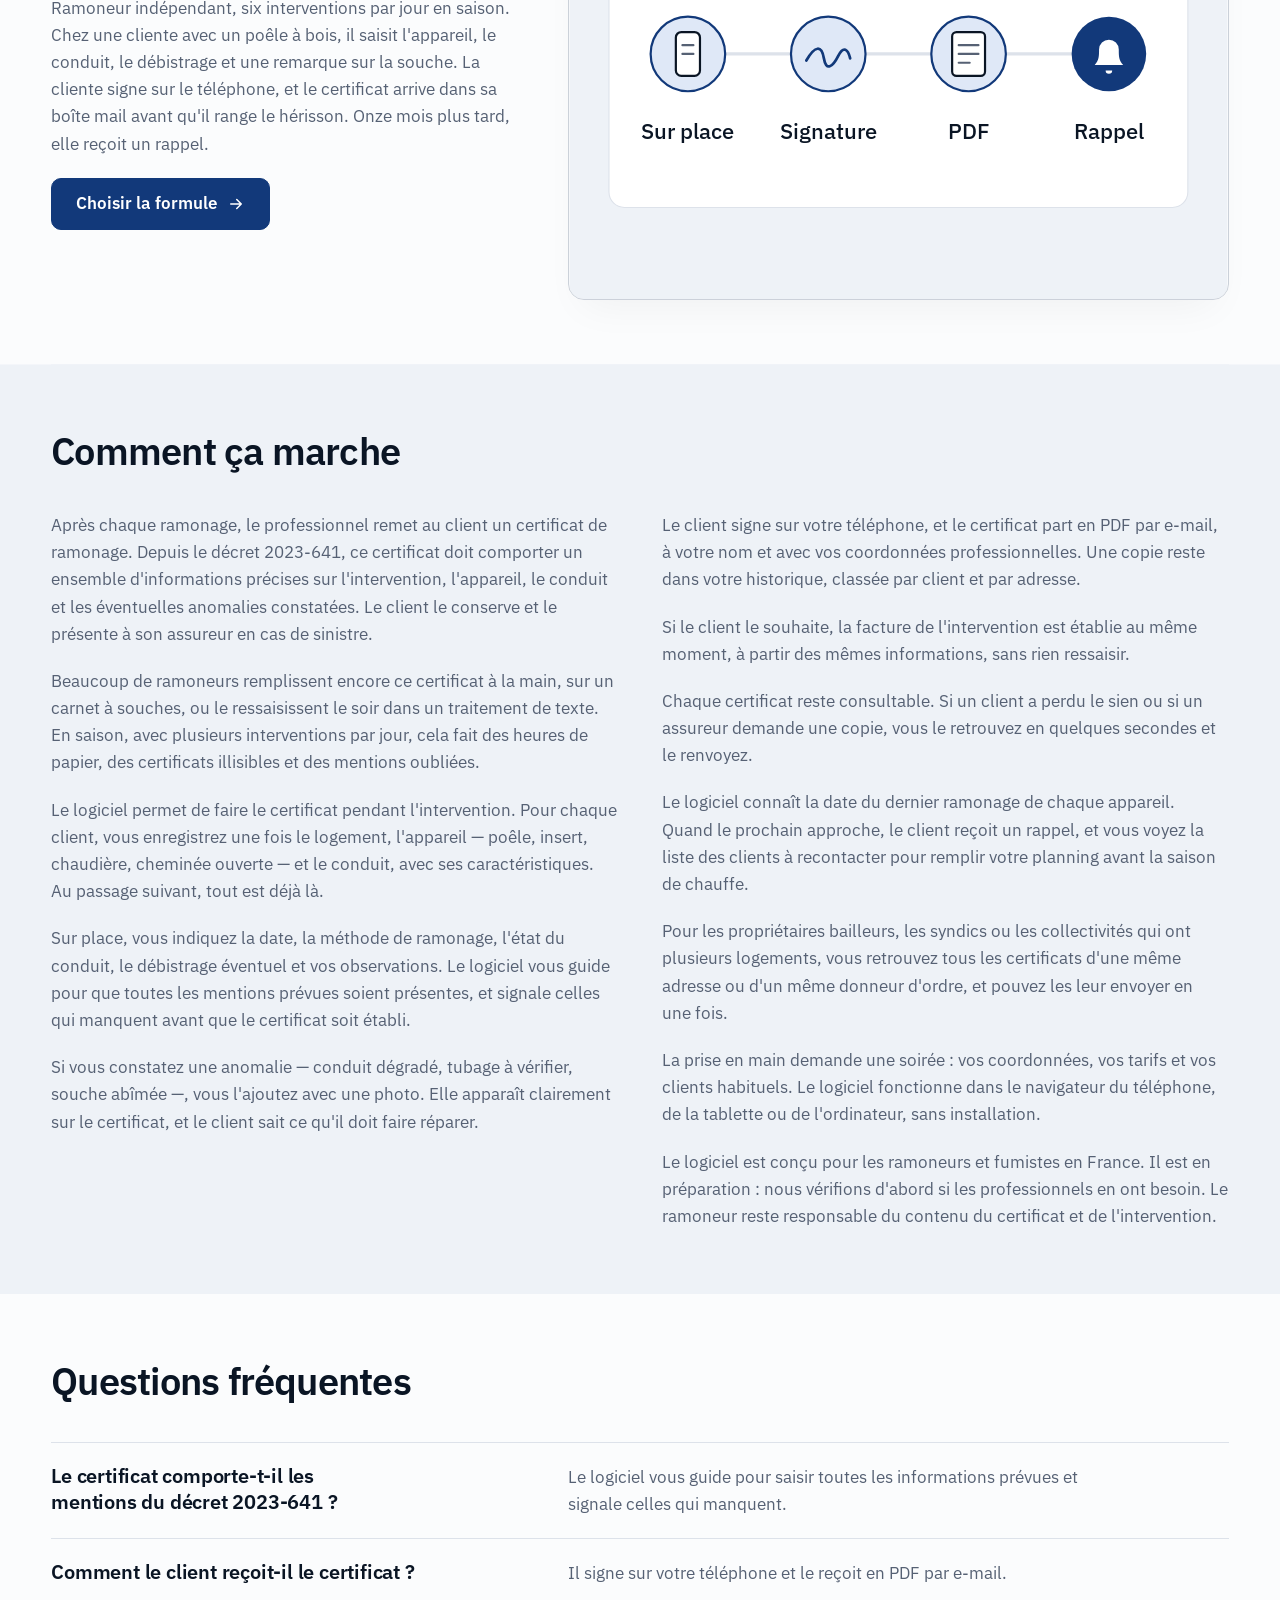
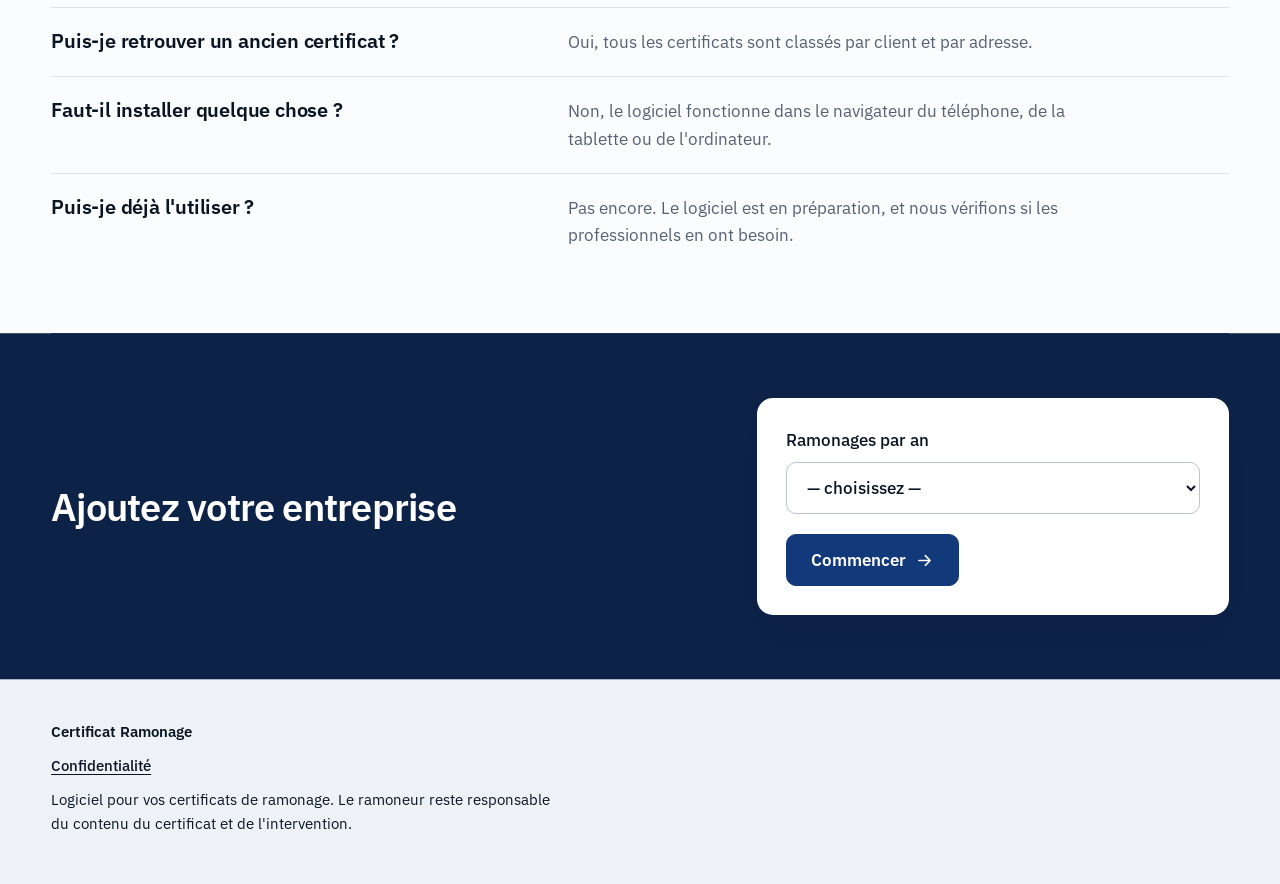
==== commit a2cfcfe2: "Главная: образец дизайна (раскладка 17, IBM Plex Sans, тёмно-синий) — пилот по слову Владельца 10–11" ====
--- a/index.html
+++ b/index.html
@@ -1,147 +1,310 @@
-<!doctype html>
-<html lang="fr-FR">
-<head>
-<meta charset="utf-8">
-<!-- Google Tag Manager -->
-<script>(function(w,d,s,l,i){w[l]=w[l]||[];w[l].push({'gtm.start':
-new Date().getTime(),event:'gtm.js'});var f=d.getElementsByTagName(s)[0],
-j=d.createElement(s),dl=l!='dataLayer'?'&l='+l:'';j.async=true;j.src=
-'https://www.googletagmanager.com/gtm.js?id='+i+dl;f.parentNode.insertBefore(j,f);
-})(window,document,'script','dataLayer','GTM-KV7PTPCV');</script>
-<!-- End Google Tag Manager -->
-<meta name="viewport" content="width=device-width,initial-scale=1">
-<link rel="canonical" href="https://certiramonage.dokufile.com/">
-<title>Certificat de ramonage sur place, envoyé en PDF au client</title>
-<meta name="description" content="Pour ramoneurs : le certificat de ramonage rempli sur le téléphone, avec les mentions du décret 2023-641, signé et envoyé en PDF au client.">
-<link rel="icon" href="favicon.svg">
-<link rel="stylesheet" href="style.css">
-<script src="smoke.js" defer></script>
-<!-- faq-jsonld:start -->
-<script type="application/ld+json">
-{
- "@context": "https://schema.org",
- "@type": "FAQPage",
- "mainEntity": [
-  {
-   "@type": "Question",
-   "name": "Le certificat comporte-t-il les mentions du décret 2023-641 ?",
-   "acceptedAnswer": {
-    "@type": "Answer",
-    "text": "Le logiciel vous guide pour saisir toutes les informations prévues et signale celles qui manquent."
-   }
-  },
-  {
-   "@type": "Question",
-   "name": "Comment le client reçoit-il le certificat ?",
-   "acceptedAnswer": {
-    "@type": "Answer",
-    "text": "Il signe sur votre téléphone et le reçoit en PDF par e-mail."
-   }
-  },
-  {
-   "@type": "Question",
-   "name": "Puis-je retrouver un ancien certificat ?",
-   "acceptedAnswer": {
-    "@type": "Answer",
-    "text": "Oui, tous les certificats sont classés par client et par adresse."
-   }
-  },
-  {
-   "@type": "Question",
-   "name": "Faut-il installer quelque chose ?",
-   "acceptedAnswer": {
-    "@type": "Answer",
-    "text": "Non, le logiciel fonctionne dans le navigateur du téléphone, de la tablette ou de l'ordinateur."
-   }
-  },
-  {
-   "@type": "Question",
-   "name": "Puis-je déjà l'utiliser ?",
-   "acceptedAnswer": {
-    "@type": "Answer",
-    "text": "Pas encore. Le logiciel est en préparation, et nous vérifions si les professionnels en ont besoin."
-   }
-  }
- ]
-}
-</script>
-<!-- faq-jsonld:end -->
-</head>
-<body>
-<!-- Google Tag Manager (noscript) -->
-<noscript><iframe src="https://www.googletagmanager.com/ns.html?id=GTM-KV7PTPCV"
-height="0" width="0" style="display:none;visibility:hidden"></iframe></noscript>
-<!-- End Google Tag Manager (noscript) -->
-
-<header><div class="wrap">
-  <div class="logo"><a href="index.html" data-ev="click_logo_home">Certificat Ramonage</a></div>
-  <nav class="top"><a href="#quoi" data-ev="click_nav_quoi">Ce que vous obtenez</a><a href="price.html" data-ev="click_nav_prix">Prix</a><a href="#exemple" data-ev="click_nav_exemple">Exemple</a><a href="#start" data-ev="click_nav_start">Commencer</a></nav>
-</div></header>
-
-<div class="wrap">
-  <div class="hero">
-    <h1>Le certificat de ramonage rempli sur place, signé et envoyé au client avant de partir</h1>
-    <p class="sub">Pour ramoneurs indépendants et petites entreprises de fumisterie : l'appareil, le conduit, l'état constaté et les observations sont saisis sur le téléphone pendant l'intervention, le client signe à l'écran et reçoit son certificat en PDF par e-mail.</p>
-    <a class="cta" href="price.html" data-ev="cta_click">J'en ai besoin</a>
-    <p class="cta-note">Service en préparation · Aucun paiement n'est accepté sur cette page</p>
-  </div>
-
-  <section id="quoi" data-view="features_view">
-    <h2>Ce que vous obtenez</h2>
-    <div class="grid">
-      <div class="card"><b>Certificat sur place</b><span>Rempli pendant l'intervention, sans ressaisie le soir.</span><br><a class="btn" href="price.html" data-ev="feature_certificat">J'en ai besoin</a></div>
-      <div class="card"><b>Mentions prévues</b><span>Les informations demandées par le décret 2023-641.</span><br><a class="btn" href="price.html" data-ev="feature_mentions">J'en ai besoin</a></div>
-      <div class="card"><b>Envoi en PDF</b><span>Signature du client à l'écran et envoi par e-mail.</span><br><a class="btn" href="price.html" data-ev="feature_envoi">J'en ai besoin</a></div>
-      <div class="card"><b>Rappel annuel</b><span>Clients prévenus quand le prochain ramonage approche.</span><br><a class="btn" href="price.html" data-ev="feature_rappel">J'en ai besoin</a></div>
-    </div>
-  </section>
-
-  <section id="exemple" data-view="example_view">
-    <h2>Exemple (données fictives)</h2>
-    <p class="fine">Ramoneur indépendant, six interventions par jour en saison. Chez une cliente avec un poêle à bois, il saisit l'appareil, le conduit, le débistrage et une remarque sur la souche. La cliente signe sur le téléphone, et le certificat arrive dans sa boîte mail avant qu'il range le hérisson. Onze mois plus tard, elle reçoit un rappel.</p>
-    <a class="cta" href="price.html" data-ev="click_cta_after_example">Choisir la formule</a>
-  </section>
-<!-- seo-tekst:start -->
-  <section id="opis">
-    <h2>Comment ça marche</h2>
-    <p>Après chaque ramonage, le professionnel remet au client un certificat de ramonage. Depuis le décret 2023-641, ce certificat doit comporter un ensemble d'informations précises sur l'intervention, l'appareil, le conduit et les éventuelles anomalies constatées. Le client le conserve et le présente à son assureur en cas de sinistre.</p>
-    <p>Beaucoup de ramoneurs remplissent encore ce certificat à la main, sur un carnet à souches, ou le ressaisissent le soir dans un traitement de texte. En saison, avec plusieurs interventions par jour, cela fait des heures de papier, des certificats illisibles et des mentions oubliées.</p>
-    <p>Le logiciel permet de faire le certificat pendant l'intervention. Pour chaque client, vous enregistrez une fois le logement, l'appareil — poêle, insert, chaudière, cheminée ouverte — et le conduit, avec ses caractéristiques. Au passage suivant, tout est déjà là.</p>
-    <p>Sur place, vous indiquez la date, la méthode de ramonage, l'état du conduit, le débistrage éventuel et vos observations. Le logiciel vous guide pour que toutes les mentions prévues soient présentes, et signale celles qui manquent avant que le certificat soit établi.</p>
-    <p>Si vous constatez une anomalie — conduit dégradé, tubage à vérifier, souche abîmée —, vous l'ajoutez avec une photo. Elle apparaît clairement sur le certificat, et le client sait ce qu'il doit faire réparer.</p>
-    <p>Le client signe sur votre téléphone, et le certificat part en PDF par e-mail, à votre nom et avec vos coordonnées professionnelles. Une copie reste dans votre historique, classée par client et par adresse.</p>
-    <p>Si le client le souhaite, la facture de l'intervention est établie au même moment, à partir des mêmes informations, sans rien ressaisir.</p>
-    <p>Chaque certificat reste consultable. Si un client a perdu le sien ou si un assureur demande une copie, vous le retrouvez en quelques secondes et le renvoyez.</p>
-    <p>Le logiciel connaît la date du dernier ramonage de chaque appareil. Quand le prochain approche, le client reçoit un rappel, et vous voyez la liste des clients à recontacter pour remplir votre planning avant la saison de chauffe.</p>
-    <p>Pour les propriétaires bailleurs, les syndics ou les collectivités qui ont plusieurs logements, vous retrouvez tous les certificats d'une même adresse ou d'un même donneur d'ordre, et pouvez les leur envoyer en une fois.</p>
-    <p>La prise en main demande une soirée : vos coordonnées, vos tarifs et vos clients habituels. Le logiciel fonctionne dans le navigateur du téléphone, de la tablette ou de l'ordinateur, sans installation.</p>
-    <p>Le logiciel est conçu pour les ramoneurs et fumistes en France. Il est en préparation : nous vérifions d'abord si les professionnels en ont besoin. Le ramoneur reste responsable du contenu du certificat et de l'intervention.</p>
-  </section>
-  <section id="faq">
-    <h2>Questions fréquentes</h2>
-    <h3>Le certificat comporte-t-il les mentions du décret 2023-641 ?</h3>
-    <p>Le logiciel vous guide pour saisir toutes les informations prévues et signale celles qui manquent.</p>
-    <h3>Comment le client reçoit-il le certificat ?</h3>
-    <p>Il signe sur votre téléphone et le reçoit en PDF par e-mail.</p>
-    <h3>Puis-je retrouver un ancien certificat ?</h3>
-    <p>Oui, tous les certificats sont classés par client et par adresse.</p>
-    <h3>Faut-il installer quelque chose ?</h3>
-    <p>Non, le logiciel fonctionne dans le navigateur du téléphone, de la tablette ou de l'ordinateur.</p>
-    <h3>Puis-je déjà l'utiliser ?</h3>
-    <p>Pas encore. Le logiciel est en préparation, et nous vérifions si les professionnels en ont besoin.</p>
-  </section>
-<!-- seo-tekst:end -->
-  <section id="start" data-view="start_view">
-    <h2>Ajoutez votre entreprise</h2>
-    <p><label>Ramonages par an<br><select data-ev-focus="form_start" style="margin-top:6px;padding:8px;font-size:16px"><option value="">— choisissez —</option><option>Moins de 300</option><option>300–800</option><option>800–1500</option><option>Plus de 1500</option></select></label></p>
-    <a class="cta" href="price.html" data-ev="form_submit_click">Commencer</a>
-  </section>
-</div>
-
-<footer><div class="wrap">
-  <p><a href="privacy.html" data-ev="click_legal_privacy">Confidentialité</a></p>
-  <p class="muted">Logiciel pour vos certificats de ramonage. Le ramoneur reste responsable du contenu du certificat et de l'intervention.</p>
-</div></footer>
-
-</body>
-</html>
+<!doctype html>
+<html lang="fr-FR">
+<head>
+<meta charset="utf-8">
+<!-- Google Tag Manager -->
+<script>(function(w,d,s,l,i){w[l]=w[l]||[];w[l].push({'gtm.start':
+new Date().getTime(),event:'gtm.js'});var f=d.getElementsByTagName(s)[0],
+j=d.createElement(s),dl=l!='dataLayer'?'&l='+l:'';j.async=true;j.src=
+'https://www.googletagmanager.com/gtm.js?id='+i+dl;f.parentNode.insertBefore(j,f);
+})(window,document,'script','dataLayer','GTM-KV7PTPCV');</script>
+<!-- End Google Tag Manager -->
+<meta name="viewport" content="width=device-width,initial-scale=1">
+<link rel="canonical" href="https://certiramonage.dokufile.com/">
+<title>Certificat de ramonage sur place, envoyé en PDF au client</title>
+<meta name="description" content="Pour ramoneurs : le certificat de ramonage rempli sur le téléphone, avec les mentions du décret 2023-641, signé et envoyé en PDF au client.">
+<link rel="icon" href="favicon.svg">
+<link rel="stylesheet" href="style.css">
+<link rel="preconnect" href="https://fonts.googleapis.com">
+<link rel="preconnect" href="https://fonts.gstatic.com" crossorigin>
+<link rel="stylesheet" href="https://fonts.googleapis.com/css2?family=IBM+Plex+Sans:wght@400;500;600&display=swap">
+<link rel="stylesheet" href="variant.css">
+<script src="smoke.js" defer></script>
+<!-- faq-jsonld:start -->
+<script type="application/ld+json">
+{
+ "@context": "https://schema.org",
+ "@type": "FAQPage",
+ "mainEntity": [
+  {
+   "@type": "Question",
+   "name": "Le certificat comporte-t-il les mentions du décret 2023-641 ?",
+   "acceptedAnswer": {
+    "@type": "Answer",
+    "text": "Le logiciel vous guide pour saisir toutes les informations prévues et signale celles qui manquent."
+   }
+  },
+  {
+   "@type": "Question",
+   "name": "Comment le client reçoit-il le certificat ?",
+   "acceptedAnswer": {
+    "@type": "Answer",
+    "text": "Il signe sur votre téléphone et le reçoit en PDF par e-mail."
+   }
+  },
+  {
+   "@type": "Question",
+   "name": "Puis-je retrouver un ancien certificat ?",
+   "acceptedAnswer": {
+    "@type": "Answer",
+    "text": "Oui, tous les certificats sont classés par client et par adresse."
+   }
+  },
+  {
+   "@type": "Question",
+   "name": "Faut-il installer quelque chose ?",
+   "acceptedAnswer": {
+    "@type": "Answer",
+    "text": "Non, le logiciel fonctionne dans le navigateur du téléphone, de la tablette ou de l'ordinateur."
+   }
+  },
+  {
+   "@type": "Question",
+   "name": "Puis-je déjà l'utiliser ?",
+   "acceptedAnswer": {
+    "@type": "Answer",
+    "text": "Pas encore. Le logiciel est en préparation, et nous vérifions si les professionnels en ont besoin."
+   }
+  }
+ ]
+}
+</script>
+<!-- faq-jsonld:end -->
+</head>
+<body>
+<!-- Google Tag Manager (noscript) -->
+<noscript><iframe src="https://www.googletagmanager.com/ns.html?id=GTM-KV7PTPCV"
+height="0" width="0" style="display:none;visibility:hidden"></iframe></noscript>
+<!-- End Google Tag Manager (noscript) -->
+
+<header><div class="shell">
+  <a class="home" href="index.html" data-ev="click_logo_home">Certificat Ramonage</a>
+  <nav aria-label="Navigation"><a href="#quoi" data-ev="click_nav_quoi">Ce que vous obtenez</a><a href="price.html" data-ev="click_nav_prix">Prix</a><a href="#exemple" data-ev="click_nav_exemple">Exemple</a><a href="#start" data-ev="click_nav_start">Commencer</a></nav>
+</div></header>
+
+<main class="shell">
+  <section class="split">
+    <div class="stack">
+      <p class="meta rise"><span class="dot"></span> Pour ramoneurs et fumistes</p>
+      <h1 class="rise" style="--i:1" data-len="long">Le certificat de ramonage rempli sur place, signé et envoyé au client <span class="soft">avant de partir</span></h1>
+      <p class="rise" style="--i:2">Pour ramoneurs indépendants et petites entreprises de fumisterie : l'appareil, le conduit, l'état constaté et les observations sont saisis sur le téléphone pendant l'intervention, le client signe à l'écran et reçoit son certificat en PDF par e-mail.</p>
+      <a class="button rise" style="--i:3" href="price.html" data-ev="cta_click">J'en ai besoin</a>
+      <p class="meta rise" style="--i:4">Service en préparation · Aucun paiement n'est accepté sur cette page</p>
+    </div>
+
+    <figure class="window rise" style="--i:2"><svg class="shot" viewBox="0 0 600 400" xmlns="http://www.w3.org/2000/svg" aria-hidden="true" focusable="false" font-family="inherit">
+      <rect width="600" height="400" fill="#eef2f7"/>
+      <rect x="48" y="36" width="316" height="328" rx="10" fill="#fff" stroke="#dde2ea"/>
+      <text x="72" y="80" font-size="19" font-weight="600" fill="#0a1524">Certificat de ramonage</text>
+      <path d="M72 98h268" stroke="#dde2ea"/>
+      <g font-size="14" fill="#566174">
+        <text x="72" y="132">Appareil</text>
+        <text x="72" y="168">Conduit</text>
+        <text x="72" y="204">État constaté</text>
+        <text x="72" y="240">Observations</text>
+        <text x="72" y="308">Signature</text>
+      </g>
+      <g fill="#dde2ea">
+        <rect x="200" y="122" width="140" height="10" rx="5"/>
+        <rect x="200" y="158" width="104" height="10" rx="5"/>
+        <rect x="200" y="194" width="124" height="10" rx="5"/>
+        <rect x="200" y="230" width="140" height="10" rx="5"/>
+        <rect x="200" y="250" width="86" height="10" rx="5"/>
+      </g>
+      <path d="M72 276h268" stroke="#dde2ea"/>
+      <path d="M150 312c10-18 18-18 20-2s10 10 18-4 14-8 16 2 12 6 22-4" fill="none" stroke="#12397a" stroke-width="2.5" stroke-linecap="round"/>
+      <path d="M146 326h110" stroke="#dde2ea"/>
+      <rect x="284" y="296" width="56" height="30" rx="6" fill="#12397a"/>
+      <text x="312" y="317" font-size="15" font-weight="600" fill="#fff" text-anchor="middle">PDF</text>
+      <rect x="414" y="64" width="146" height="272" rx="22" fill="#fff" stroke="#0a1524" stroke-width="2"/>
+      <rect x="468" y="76" width="38" height="6" rx="3" fill="#dde2ea"/>
+      <g fill="none" stroke="#dde2ea" stroke-width="1.5">
+        <rect x="432" y="104" width="110" height="26" rx="6"/>
+        <rect x="432" y="140" width="110" height="26" rx="6"/>
+        <rect x="432" y="176" width="110" height="26" rx="6"/>
+      </g>
+      <g fill="#566174">
+        <rect x="442" y="114" width="52" height="6" rx="3"/>
+        <rect x="442" y="150" width="40" height="6" rx="3"/>
+        <rect x="442" y="186" width="64" height="6" rx="3"/>
+      </g>
+      <rect x="432" y="214" width="110" height="52" rx="6" fill="#dfe8f7"/>
+      <path d="M446 248c8-14 14-14 16-2s8 8 14-2 12-6 14 2 10 4 18-4" fill="none" stroke="#12397a" stroke-width="2.5" stroke-linecap="round"/>
+      <rect x="432" y="280" width="110" height="34" rx="8" fill="#12397a"/>
+      <path d="M478 297l6 6 12-13" fill="none" stroke="#fff" stroke-width="2.5" stroke-linecap="round" stroke-linejoin="round"/>
+    </svg></figure>
+    <dl class="facts">
+      <div><dt>Pour</dt><dd>Ramoneurs et fumistes</dd></div>
+      <div><dt>Saisie</dt><dd>Sur le téléphone</dd></div>
+      <div><dt>Envoi</dt><dd>PDF par e-mail</dd></div>
+      <div><dt>Installation</dt><dd>Aucune, dans le navigateur</dd></div>
+    </dl>
+  </section>
+
+  <section id="quoi" data-view="features_view">
+    <div class="stack"><h2>Ce que vous obtenez</h2></div>
+    <div class="bento">
+      <article class="tile stack wide reveal">
+        <div class="art"><svg viewBox="0 0 400 300" xmlns="http://www.w3.org/2000/svg" aria-hidden="true" focusable="false">
+          <rect width="400" height="300" fill="#eef2f7"/>
+          <rect x="136" y="28" width="128" height="244" rx="20" fill="#fff" stroke="#0a1524" stroke-width="3"/>
+          <rect x="182" y="42" width="36" height="6" rx="3" fill="#dde2ea"/>
+          <g fill="none" stroke="#dde2ea" stroke-width="2">
+            <rect x="154" y="70" width="92" height="28" rx="6"/>
+            <rect x="154" y="108" width="92" height="28" rx="6"/>
+            <rect x="154" y="146" width="92" height="28" rx="6"/>
+          </g>
+          <g fill="#566174">
+            <rect x="164" y="81" width="44" height="6" rx="3"/>
+            <rect x="164" y="119" width="58" height="6" rx="3"/>
+            <rect x="164" y="157" width="36" height="6" rx="3"/>
+          </g>
+          <rect x="154" y="190" width="92" height="36" rx="8" fill="#dfe8f7"/>
+          <circle cx="262" cy="232" r="34" fill="#12397a"/>
+          <path d="M246 232l11 11 21-23" fill="none" stroke="#fff" stroke-width="6" stroke-linecap="round" stroke-linejoin="round"/>
+        </svg></div>
+        <h3>Certificat sur place</h3><p>Rempli pendant l'intervention, sans ressaisie le soir.</p>
+        <a class="button quiet" href="price.html" data-ev="feature_certificat">J'en ai besoin</a>
+      </article>
+      <article class="tile stack reveal">
+        <div class="art"><svg viewBox="0 0 400 300" xmlns="http://www.w3.org/2000/svg" aria-hidden="true" focusable="false">
+          <rect width="400" height="300" fill="#eef2f7"/>
+          <rect x="84" y="30" width="232" height="240" rx="12" fill="#fff" stroke="#dde2ea" stroke-width="2"/>
+          <g fill="#12397a">
+            <rect x="108" y="56" width="30" height="30" rx="7"/>
+            <rect x="108" y="108" width="30" height="30" rx="7"/>
+            <rect x="108" y="160" width="30" height="30" rx="7"/>
+          </g>
+          <g fill="none" stroke="#fff" stroke-width="4" stroke-linecap="round" stroke-linejoin="round">
+            <path d="M115 71l6 6 11-12"/>
+            <path d="M115 123l6 6 11-12"/>
+            <path d="M115 175l6 6 11-12"/>
+          </g>
+          <rect x="109.500" y="213.500" width="27" height="27" rx="6" fill="#dfe8f7" stroke="#12397a" stroke-width="3" stroke-dasharray="6 5"/>
+          <g fill="#dde2ea">
+            <rect x="156" y="65" width="132" height="12" rx="6"/>
+            <rect x="156" y="117" width="104" height="12" rx="6"/>
+            <rect x="156" y="169" width="120" height="12" rx="6"/>
+          </g>
+          <rect x="156" y="221" width="92" height="12" rx="6" fill="#dfe8f7" stroke="#12397a" stroke-width="2"/>
+        </svg></div>
+        <h3>Mentions prévues</h3><p>Les informations demandées par le décret 2023-641.</p>
+        <a class="button quiet" href="price.html" data-ev="feature_mentions">J'en ai besoin</a>
+      </article>
+      <article class="tile stack reveal">
+        <div class="art"><svg viewBox="0 0 400 300" xmlns="http://www.w3.org/2000/svg" aria-hidden="true" focusable="false" font-family="inherit">
+          <rect width="400" height="300" fill="#eef2f7"/>
+          <rect x="40" y="50" width="140" height="200" rx="12" fill="#fff" stroke="#dde2ea" stroke-width="2"/>
+          <g fill="#dde2ea">
+            <rect x="60" y="76" width="100" height="10" rx="5"/>
+            <rect x="60" y="100" width="76" height="10" rx="5"/>
+            <rect x="60" y="124" width="92" height="10" rx="5"/>
+          </g>
+          <rect x="60" y="176" width="100" height="50" rx="8" fill="#12397a"/>
+          <text x="110" y="212" font-size="30" font-weight="600" fill="#fff" text-anchor="middle">PDF</text>
+          <path d="M198 150h46m-16-16 16 16-16 16" fill="none" stroke="#12397a" stroke-width="5" stroke-linecap="round" stroke-linejoin="round"/>
+          <rect x="262" y="104" width="104" height="92" rx="10" fill="#fff" stroke="#0a1524" stroke-width="3"/>
+          <path d="M264 110l50 44 50-44" fill="none" stroke="#0a1524" stroke-width="3" stroke-linecap="round" stroke-linejoin="round"/>
+        </svg></div>
+        <h3>Envoi en PDF</h3><p>Signature du client à l'écran et envoi par e-mail.</p>
+        <a class="button quiet" href="price.html" data-ev="feature_envoi">J'en ai besoin</a>
+      </article>
+      <article class="tile stack wide reveal">
+        <div class="art"><svg viewBox="0 0 400 300" xmlns="http://www.w3.org/2000/svg" aria-hidden="true" focusable="false">
+          <rect width="400" height="300" fill="#eef2f7"/>
+          <rect x="80" y="48" width="240" height="212" rx="14" fill="#fff" stroke="#dde2ea" stroke-width="2"/>
+          <path d="M80 62a14 14 0 0 1 14-14h212a14 14 0 0 1 14 14v36H80z" fill="#12397a"/>
+          <path d="M132 34v28m136-28v28" stroke="#0a1524" stroke-width="6" stroke-linecap="round"/>
+          <g fill="#dde2ea">
+            <rect x="104" y="120" width="34" height="26" rx="6"/><rect x="156" y="120" width="34" height="26" rx="6"/><rect x="208" y="120" width="34" height="26" rx="6"/><rect x="260" y="120" width="34" height="26" rx="6"/>
+            <rect x="104" y="164" width="34" height="26" rx="6"/><rect x="156" y="164" width="34" height="26" rx="6"/><rect x="260" y="164" width="34" height="26" rx="6"/>
+            <rect x="104" y="208" width="34" height="26" rx="6"/><rect x="156" y="208" width="34" height="26" rx="6"/><rect x="208" y="208" width="34" height="26" rx="6"/>
+          </g>
+          <rect x="208" y="164" width="34" height="26" rx="6" fill="#dfe8f7" stroke="#12397a" stroke-width="3"/>
+          <circle cx="294" cy="226" r="30" fill="#12397a"/>
+          <path d="M281 236h26c-4-4-4-8-4-14a9 9 0 0 0-18 0c0 6 0 10-4 14zm10 5a3 3 0 0 0 6 0" fill="#fff"/>
+        </svg></div>
+        <h3>Rappel annuel</h3><p>Clients prévenus quand le prochain ramonage approche.</p>
+        <a class="button quiet" href="price.html" data-ev="feature_rappel">J'en ai besoin</a>
+      </article>
+    </div>
+  </section>
+
+  <section id="exemple" class="split flip" data-view="example_view">
+    <div class="stack">
+      <h2>Exemple (données fictives)</h2>
+      <p>Ramoneur indépendant, six interventions par jour en saison. Chez une cliente avec un poêle à bois, il saisit l'appareil, le conduit, le débistrage et une remarque sur la souche. La cliente signe sur le téléphone, et le certificat arrive dans sa boîte mail avant qu'il range le hérisson. Onze mois plus tard, elle reçoit un rappel.</p>
+      <a class="button" href="price.html" data-ev="click_cta_after_example">Choisir la formule</a>
+    </div>
+    <svg class="shot reveal" viewBox="0 0 600 400" xmlns="http://www.w3.org/2000/svg" aria-hidden="true" focusable="false" font-family="inherit">
+      <rect width="600" height="400" fill="#eef2f7"/>
+      <rect x="36" y="84" width="528" height="232" rx="14" fill="#fff" stroke="#dde2ea"/>
+      <path d="M108 176h384" stroke="#dde2ea" stroke-width="3"/>
+      <g fill="#dfe8f7" stroke="#12397a" stroke-width="2">
+        <circle cx="108" cy="176" r="34"/>
+        <circle cx="236" cy="176" r="34"/>
+        <circle cx="364" cy="176" r="34"/>
+      </g>
+      <circle cx="492" cy="176" r="34" fill="#12397a"/>
+      <rect x="97" y="156" width="22" height="40" rx="5" fill="#fff" stroke="#0a1524" stroke-width="2"/>
+      <path d="M103 168h10m-10 8h10" stroke="#566174" stroke-width="2" stroke-linecap="round"/>
+      <path d="M216 182c8-14 14-14 16-2s8 8 13-2 9-6 11 2" fill="none" stroke="#12397a" stroke-width="2.5" stroke-linecap="round"/>
+      <rect x="349" y="156" width="30" height="40" rx="4" fill="#fff" stroke="#0a1524" stroke-width="2"/>
+      <path d="M355 168h18m-18 8h18m-18 8h10" stroke="#566174" stroke-width="2" stroke-linecap="round"/>
+      <path d="M479 186h26c-4-4-4-8-4-14a9 9 0 0 0-18 0c0 6 0 10-4 14zm10 5a3 3 0 0 0 6 0" fill="#fff"/>
+      <g font-size="20" font-weight="500" fill="#0a1524" text-anchor="middle">
+        <text x="108" y="254">Sur place</text>
+        <text x="236" y="254">Signature</text>
+        <text x="364" y="254">PDF</text>
+        <text x="492" y="254">Rappel</text>
+      </g>
+    </svg>
+  </section>
+<!-- seo-tekst:start -->
+  <section id="opis" class="split flip">
+    <div class="stack"><h2>Comment ça marche</h2></div>
+    <div class="stack">
+      <p>Après chaque ramonage, le professionnel remet au client un certificat de ramonage. Depuis le décret 2023-641, ce certificat doit comporter un ensemble d'informations précises sur l'intervention, l'appareil, le conduit et les éventuelles anomalies constatées. Le client le conserve et le présente à son assureur en cas de sinistre.</p>
+      <p>Beaucoup de ramoneurs remplissent encore ce certificat à la main, sur un carnet à souches, ou le ressaisissent le soir dans un traitement de texte. En saison, avec plusieurs interventions par jour, cela fait des heures de papier, des certificats illisibles et des mentions oubliées.</p>
+      <p>Le logiciel permet de faire le certificat pendant l'intervention. Pour chaque client, vous enregistrez une fois le logement, l'appareil — poêle, insert, chaudière, cheminée ouverte — et le conduit, avec ses caractéristiques. Au passage suivant, tout est déjà là.</p>
+      <p>Sur place, vous indiquez la date, la méthode de ramonage, l'état du conduit, le débistrage éventuel et vos observations. Le logiciel vous guide pour que toutes les mentions prévues soient présentes, et signale celles qui manquent avant que le certificat soit établi.</p>
+      <p>Si vous constatez une anomalie — conduit dégradé, tubage à vérifier, souche abîmée —, vous l'ajoutez avec une photo. Elle apparaît clairement sur le certificat, et le client sait ce qu'il doit faire réparer.</p>
+      <p>Le client signe sur votre téléphone, et le certificat part en PDF par e-mail, à votre nom et avec vos coordonnées professionnelles. Une copie reste dans votre historique, classée par client et par adresse.</p>
+      <p>Si le client le souhaite, la facture de l'intervention est établie au même moment, à partir des mêmes informations, sans rien ressaisir.</p>
+      <p>Chaque certificat reste consultable. Si un client a perdu le sien ou si un assureur demande une copie, vous le retrouvez en quelques secondes et le renvoyez.</p>
+      <p>Le logiciel connaît la date du dernier ramonage de chaque appareil. Quand le prochain approche, le client reçoit un rappel, et vous voyez la liste des clients à recontacter pour remplir votre planning avant la saison de chauffe.</p>
+      <p>Pour les propriétaires bailleurs, les syndics ou les collectivités qui ont plusieurs logements, vous retrouvez tous les certificats d'une même adresse ou d'un même donneur d'ordre, et pouvez les leur envoyer en une fois.</p>
+      <p>La prise en main demande une soirée : vos coordonnées, vos tarifs et vos clients habituels. Le logiciel fonctionne dans le navigateur du téléphone, de la tablette ou de l'ordinateur, sans installation.</p>
+      <p>Le logiciel est conçu pour les ramoneurs et fumistes en France. Il est en préparation : nous vérifions d'abord si les professionnels en ont besoin. Le ramoneur reste responsable du contenu du certificat et de l'intervention.</p>
+    </div>
+  </section>
+  <section id="faq">
+    <div class="stack"><h2>Questions fréquentes</h2></div>
+    <div class="rows">
+      <div class="split flip"><h3>Le certificat comporte-t-il les mentions du décret 2023-641 ?</h3><p>Le logiciel vous guide pour saisir toutes les informations prévues et signale celles qui manquent.</p></div>
+      <div class="split flip"><h3>Comment le client reçoit-il le certificat ?</h3><p>Il signe sur votre téléphone et le reçoit en PDF par e-mail.</p></div>
+      <div class="split flip"><h3>Puis-je retrouver un ancien certificat ?</h3><p>Oui, tous les certificats sont classés par client et par adresse.</p></div>
+      <div class="split flip"><h3>Faut-il installer quelque chose ?</h3><p>Non, le logiciel fonctionne dans le navigateur du téléphone, de la tablette ou de l'ordinateur.</p></div>
+      <div class="split flip"><h3>Puis-je déjà l'utiliser ?</h3><p>Pas encore. Le logiciel est en préparation, et nous vérifions si les professionnels en ont besoin.</p></div>
+    </div>
+  </section>
+<!-- seo-tekst:end -->
+  <section id="start" class="split" data-view="start_view">
+    <div class="stack">
+      <h2>Ajoutez votre entreprise</h2>
+    </div>
+    <div class="tile stack">
+      <label>Ramonages par an<select data-ev-focus="form_start"><option value="">— choisissez —</option><option>Moins de 300</option><option>300–800</option><option>800–1500</option><option>Plus de 1500</option></select></label>
+      <a class="button" href="price.html" data-ev="form_submit_click">Commencer</a>
+    </div>
+  </section>
+</main>
+
+<footer><div class="shell">
+  <p><b>Certificat Ramonage</b></p>
+  <p><a href="privacy.html" data-ev="click_legal_privacy">Confidentialité</a></p>
+  <p>Logiciel pour vos certificats de ramonage. Le ramoneur reste responsable du contenu du certificat et de l'intervention.</p>
+</div></footer>
+
+</body>
+</html>
--- a/variant.css
+++ b/variant.css
@@ -0,0 +1,210 @@
+/* Final sample v9 — one layer (СМ-45): tokens in :root, then general rules.
+   Owner's ten choices: layout 17 · IBM Plex Sans · navy palette · background 06 (grey bands, dark form band) ·
+   shape 02 (medium radius) · cards 05 (2×2, picture on the side) · hero 07 (picture in a window frame) ·
+   density 02 (compact) · header 07 (button in header, light-grey footer) · motion 04 (load cascade only).
+   Four commands on top: polish (whole) · emil-design-eng (interaction layer, no image placeholder colour) ·
+   mobile-native (safe areas, footer press) · typeset (measure, leading and tracking per role, fallback face). */
+
+/* fallback with Plex metrics: the swap from Segoe UI / Arial does not reflow lines */
+@font-face { font-family: "Plex Fallback"; src: local("Segoe UI"), local("Arial"); size-adjust: 101.7%; ascent-override: 100.8%; descent-override: 27%; line-gap-override: 0%; }
+
+:root {
+  /* colour — one blue accent; white text on it passes AA */
+  --canvas: #fbfcfd;
+  --surface: #ffffff;
+  --ink: #0a1524;
+  --steel: #566174;
+  --line: #dde2ea;
+  --line-strong: #b9c3d2;
+  --accent: #12397a;
+  --accent-hover: #0d2247;              /* the dark band colour, no new hue */
+  --accent-wash: #dfe8f7;
+  --focus: #2f6fd6;
+  --band-grey: #eef2f7;
+  --band-dark: #0d2247;
+  --shadow: 0 20px 40px -15px rgba(0, 0, 0, .05);
+  /* type — one family; the larger the type, the tighter tracking and leading */
+  --font-sans: "IBM Plex Sans", "Plex Fallback", "Segoe UI", system-ui, sans-serif;
+  --text-display: clamp(2.25rem, 5vw, 3.75rem);
+  --text-h2: clamp(1.75rem, 3vw, 2.5rem);
+  --text-h3: 1.25rem;
+  --text-body: 1.0625rem;
+  --text-meta: .8125rem;
+  --tracking-display: -.03em;
+  --tracking: -.02em;
+  --tracking-h3: -.01em;
+  --leading-display: 1.08;
+  --leading-tight: 1.15;
+  --leading-h3: 1.3;
+  --leading-body: 1.6;                  /* 1.55 on phones */
+  --leading-snug: 1.5;                  /* short measure in cards */
+  --measure: 56ch;                      /* about 70 characters of Plex per line */
+  --measure-lead: 41.5rem;               /* hero lead keeps two lines at 1280; rem, because ch on an animated element can resolve against the fallback face */
+  /* space, shape */
+  --max: 1400px;
+  --gutter: clamp(1rem, 4vw, 4rem);
+  --section: 4rem;                      /* 3rem on phones */
+  --gap: clamp(1.5rem, 3.5vw, 3.5rem);
+  --head-gap: clamp(1.75rem, 3vw, 2.5rem);
+  --pad-card: 1.75rem;                  /* 1.5rem on phones */
+  --radius-card: 1rem;
+  --radius-inner: .75rem;
+  --radius-control: .625rem;            /* fields, buttons, header links */
+  --header-h: 65px;                     /* sticky header with its border; 95px on phones (two rows) */
+  /* motion — UI feedback under 300ms */
+  --ease-out: cubic-bezier(.23, 1, .32, 1);
+  --dur: .15s;                          /* hover, colour */
+  --dur-press: .16s;
+  --dur-rise: .5s;                      /* first-screen cascade item */
+  --stagger: 60ms;
+  --press: .97;
+  --arrow: url("data:image/svg+xml,%3Csvg xmlns='http://www.w3.org/2000/svg' viewBox='0 0 24 24' fill='none' stroke='%23000' stroke-width='2' stroke-linecap='round' stroke-linejoin='round'%3E%3Cpath d='M5 12h14M13 6l6 6-6 6'/%3E%3C/svg%3E");
+}
+@media (max-width: 767px) {
+  :root { --section: 3rem; --gap: max(2rem, 5vw); --pad-card: 1.5rem; --leading-body: 1.55; --header-h: 95px; }
+}
+
+/* base */
+*, *::before, *::after { box-sizing: border-box; }
+html { scroll-behavior: smooth; scroll-padding-top: var(--header-h); -webkit-text-size-adjust: 100%; text-size-adjust: 100%; }
+body { margin: 0; background: var(--canvas); color: var(--ink); font: 400 var(--text-body)/var(--leading-body) var(--font-sans); -webkit-font-smoothing: antialiased; -moz-osx-font-smoothing: grayscale; text-rendering: optimizeLegibility; font-synthesis: none; }
+h1, h2, h3 { margin: 0; color: var(--ink); font-weight: 600; letter-spacing: var(--tracking); line-height: var(--leading-tight); text-wrap: balance; }
+h1 { font-size: var(--text-display); letter-spacing: var(--tracking-display); line-height: var(--leading-display); }
+/* long headlines (German, Polish, Russian…): the page sets data-len on h1 — long: over 70 characters, xlong: over 100 */
+h1[data-len="long"] { --text-display: clamp(2.125rem, 4vw, 3.125rem); }
+h1[data-len="xlong"] { --text-display: clamp(2rem, 3.6vw, 2.875rem); }
+h3, dd { hyphens: auto; }   /* long words in narrow cards and facts; the headline is not hyphenated */
+h2 { font-size: var(--text-h2); }
+h3 { font-size: var(--text-h3); letter-spacing: var(--tracking-h3); line-height: var(--leading-h3); }
+p { margin: 0; color: var(--steel); max-width: var(--measure); }
+h1 + p { max-width: var(--measure-lead); }
+p, dd { text-wrap: pretty; }
+h1, h2, h3, p, dd { overflow-wrap: break-word; }
+b { font-weight: 600; color: var(--ink); }
+a { color: inherit; text-decoration-thickness: from-font; text-underline-offset: .2em; }
+img { max-width: 100%; -webkit-user-drag: none; }
+::selection { background: var(--accent-wash); color: var(--ink); }
+:focus-visible, select:focus { outline: 2px solid var(--focus); outline-offset: 3px; }
+select:focus:not(:focus-visible) { outline: 0; }
+
+/* layout */
+.shell { max-width: var(--max); margin: 0 auto; padding: 0 max(var(--gutter), env(safe-area-inset-right, 0px)) 0 max(var(--gutter), env(safe-area-inset-left, 0px)); }
+section { padding: var(--section) 0; border-top: 1px solid transparent; }   /* 1px seam between blocks */
+main > section:first-child { border-top: 0; }
+main > section:not(.split) > * + * { margin-top: var(--head-gap); }
+.split { display: grid; grid-template-columns: var(--cols, minmax(0, 7fr) minmax(0, 5fr)); gap: 1.5rem var(--gap); }
+.flip { --cols: minmax(0, 5fr) minmax(0, 7fr); }
+.split:has(> .stack + p) { --cols: minmax(0, 1fr); row-gap: .625rem; }   /* a bare sub-line sits under its heading */
+section.split > .stack:first-child { align-self: center; }                 /* the shorter side centres against the taller */
+.stack { display: grid; gap: 1.25rem; align-content: start; justify-items: start; }
+.stack > .meta + :is(h1, h2) { margin-top: -.5rem; }                       /* eyebrow belongs to its heading */
+.stack > h3 + p { margin-top: -.625rem; }                                  /* card title belongs to its text */
+.bento { display: grid; grid-template-columns: repeat(2, minmax(0, 1fr)); gap: 1rem; }
+
+/* block backgrounds: grey bands, one dark form band (full-bleed) */
+main > section:has(> .bento), #opis { --band: var(--band-grey); }   /* cards block by structure: every page has its own id */
+#start { --band: var(--band-dark); --ink: #ffffff; --steel: #c3cee2; --accent-wash: rgba(255, 255, 255, .12); --focus: #9dbcf5; color: var(--ink); }
+main > section:has(> .bento), #opis, #start { background: var(--band); box-shadow: 0 0 0 100vmax var(--band); clip-path: inset(0 -100vmax); }
+#start .tile { --ink: #0a1524; --steel: #566174; --accent-wash: #dfe8f7; --focus: #2f6fd6; color: var(--ink); border-color: transparent; }
+#start .tile select { border-color: var(--line-strong); }
+
+/* long text: heading on top, text in two columns across the full width */
+#opis { --cols: minmax(0, 1fr); row-gap: var(--head-gap); }
+#opis > .stack:first-child { align-self: start; }
+#opis > .stack + .stack { display: block; columns: 2 24rem; column-gap: var(--gap); }
+#opis > .stack + .stack > p { max-width: none; break-inside: avoid; }
+#opis > .stack + .stack > p + p { margin-top: 1.25rem; }
+
+/* header, footer */
+header { position: sticky; top: 0; z-index: 10; background: rgba(251, 252, 253, .86); -webkit-backdrop-filter: blur(12px); backdrop-filter: blur(12px); border-bottom: 1px solid var(--line); }
+header .shell { display: flex; flex-wrap: wrap; align-items: center; justify-content: space-between; min-height: 64px; }
+header nav { display: flex; flex-wrap: wrap; }
+header a { display: inline-flex; align-items: center; min-height: 44px; padding: 0 .75rem; border-radius: var(--radius-control); color: var(--steel); text-decoration: none; transition: background-color var(--dur) ease, color var(--dur) ease, transform var(--dur-press) var(--ease-out); }
+header a:active { color: var(--ink); }
+header .home { margin-left: -.75rem; color: var(--ink); font-weight: 600; }
+header nav a:last-child { margin-left: .5rem; padding: 0 1rem; background: var(--accent); color: #fff; font-weight: 600; }
+header nav a:last-child:active { color: #fff; }
+footer { padding: 2.5rem 0 calc(3rem + env(safe-area-inset-bottom, 0px)); background: var(--band-grey); color: var(--ink); border-top: 1px solid var(--line); font-size: .9375rem; }
+footer a, footer p { color: var(--ink); }
+footer a { display: inline-flex; align-items: center; min-height: 44px; font-weight: 500; transition: color var(--dur) ease, opacity var(--dur) ease; }
+
+/* components */
+.meta { display: inline-flex; align-items: center; gap: .5rem; font: 500 var(--text-meta)/1.4 var(--font-sans); letter-spacing: .02em; color: var(--steel); }
+.button + .meta { margin-top: -.5rem; font-weight: 400; letter-spacing: 0; }   /* note under a button reads as body text */
+.soft { color: var(--steel); }
+.dot { width: 8px; height: 8px; flex: none; border-radius: 50%; background: var(--accent); }
+.button { display: inline-flex; align-items: center; justify-content: center; gap: .6rem; min-height: 52px; padding: 0 1.5rem; border: 1px solid var(--accent); border-radius: var(--radius-control); background: var(--accent); color: #ffffff; font-weight: 600; text-decoration: none; transition: transform var(--dur-press) var(--ease-out), background-color var(--dur) ease, border-color var(--dur) ease; }
+.button::after { content: ""; width: 1.1em; height: 1.1em; background: currentColor; -webkit-mask: var(--arrow) center / contain no-repeat; mask: var(--arrow) center / contain no-repeat; transition: transform var(--dur-press) var(--ease-out); }
+.button.quiet { min-height: 44px; border-color: var(--line); background: var(--surface); color: var(--ink); font-weight: 500; }
+.button:active, header nav a:last-child:active { transform: scale(var(--press)); }
+header a, .button, footer a, select, label { -webkit-tap-highlight-color: transparent; touch-action: manipulation; }
+header a, .button { -webkit-user-select: none; user-select: none; }
+.tile { padding: var(--pad-card); background: var(--surface); border: 1px solid var(--line); border-radius: var(--radius-card); box-shadow: var(--shadow); }
+.tile p { line-height: var(--leading-snug); }
+.art { width: 100%; aspect-ratio: 4 / 3; overflow: hidden; border-radius: var(--radius-inner); background: var(--canvas); }
+.art img, .art svg { display: block; width: 100%; height: 100%; object-fit: cover; border-radius: inherit; }   /* picture: image file or inline drawing */
+.art img, .art svg, .shot { outline: 1px solid rgba(10, 21, 36, .08); outline-offset: -1px; }   /* hairline so pale pictures do not melt into the card */
+.shot { display: block; align-self: center; width: 100%; height: auto; aspect-ratio: 3 / 2; object-fit: cover; border: 1px solid var(--line); border-radius: var(--radius-card); box-shadow: var(--shadow); }
+.window { margin: 0; align-self: center; overflow: hidden; background: var(--surface); border: 1px solid #c9d2e0; border-radius: var(--radius-inner); box-shadow: 0 24px 48px -26px rgba(10, 21, 36, .30), 0 2px 6px rgba(10, 21, 36, .06); }
+.window::before { content: ""; display: block; height: 30px; border-bottom: 1px solid #d5dbe6;
+  background: radial-gradient(circle at 16px 15px, var(--line-strong) 4px, transparent 5px), radial-gradient(circle at 32px 15px, var(--line-strong) 4px, transparent 5px),
+    radial-gradient(circle at 48px 15px, var(--line-strong) 4px, transparent 5px), #e9edf3; }
+.window .shot { border: 0; border-radius: 0; box-shadow: none; outline: 0; }
+.facts { grid-column: 1 / -1; display: grid; grid-template-columns: repeat(4, minmax(0, 1fr)); gap: 1rem var(--gap); margin: 1.5rem 0 0; padding-top: 1.5rem; border-top: 1px solid var(--line); }
+.facts dt { font: 500 var(--text-meta)/1.4 var(--font-sans); letter-spacing: .02em; color: var(--steel); }
+.facts dd { margin: .25rem 0 0; font-weight: 600; }
+.rows > * { align-items: baseline; padding: 1.25rem 0; border-top: 1px solid var(--line); }   /* question and answer share a baseline */
+label { display: grid; gap: .5rem; width: 100%; font-weight: 500; }
+select { width: 100%; min-width: 0; min-height: 52px; padding: 0 1rem; font: inherit; color: var(--ink); background: var(--surface); border: 1px solid var(--line); border-radius: var(--radius-control); accent-color: var(--accent); }
+select, label { cursor: pointer; }
+
+/* cards from 768px: picture on the side; on tablets it yields width to the text */
+@media (min-width: 768px) {
+  .tile:has(> .art) { grid-template-columns: minmax(0, 11rem) minmax(0, 1fr); column-gap: 1.5rem; align-items: center; padding: 1.5rem; }
+  .tile > .art { grid-row: 1 / span 3; }
+  .tile:has(> .art) > :not(.art) { grid-column: 2; }
+}
+@media (min-width: 768px) and (max-width: 1023px) {
+  .tile:has(> .art) { grid-template-columns: minmax(0, 6rem) minmax(0, 1fr); column-gap: 1rem; }
+}
+
+/* phones: one column; header = name + button in row one, links in row two */
+@media (max-width: 767px) {
+  .split, .bento { grid-template-columns: minmax(0, 1fr); }
+  .facts { grid-template-columns: repeat(2, minmax(0, 1fr)); }
+  .button { width: 100%; }
+  header .shell { position: relative; min-height: 0; padding-top: 6px; padding-bottom: 4px; row-gap: 0; }
+  header nav { margin-left: -.75rem; flex: 0 0 100%; }   /* links always on row two, even when short */
+  header .home, header nav a:last-child { min-height: 40px; }
+  header .home { position: relative; }
+  header nav a:last-child { position: absolute; top: 6px; right: max(var(--gutter), env(safe-area-inset-right, 0px)); margin: 0; }
+  header .home::before, header nav a:last-child::before { content: ""; position: absolute; inset: -4px 0 0; }   /* 44px hit area, 40px look */
+}
+
+/* hover only where there is a real pointer: a tap must not leave a stuck hover */
+@media (hover: hover) and (pointer: fine) {
+  header a:hover { color: var(--ink); background: var(--accent-wash); }
+  header .home:hover { background: transparent; }
+  header nav a:last-child:hover { color: #fff; background: var(--accent-hover); }
+  .button:not(.quiet):hover { background: var(--accent-hover); border-color: var(--accent-hover); }
+  .button.quiet:hover { border-color: var(--accent); background: var(--accent-wash); }
+  footer a:hover { color: var(--accent); }
+}
+@media not all and (hover: hover) and (pointer: fine) {
+  footer a:active { opacity: .6; }
+}
+
+/* motion: first-screen cascade on load only; reduced motion keeps opacity, drops travel */
+@media (prefers-reduced-motion: no-preference) {
+  @keyframes rise-in { from { opacity: 0; transform: translateY(8px); } }
+  .rise { animation: rise-in var(--dur-rise) var(--ease-out) calc(var(--i, 0) * var(--stagger)) backwards; }
+}
+@media (hover: hover) and (pointer: fine) and (prefers-reduced-motion: no-preference) {
+  .button:hover::after { transform: translateX(2px); }
+}
+@media (prefers-reduced-motion: reduce) {
+  @keyframes fade-in { from { opacity: 0; } }
+  html { scroll-behavior: auto; }
+  .rise { animation: fade-in .2s ease backwards; }
+  .button:active, header nav a:last-child:active { transform: none; }
+}
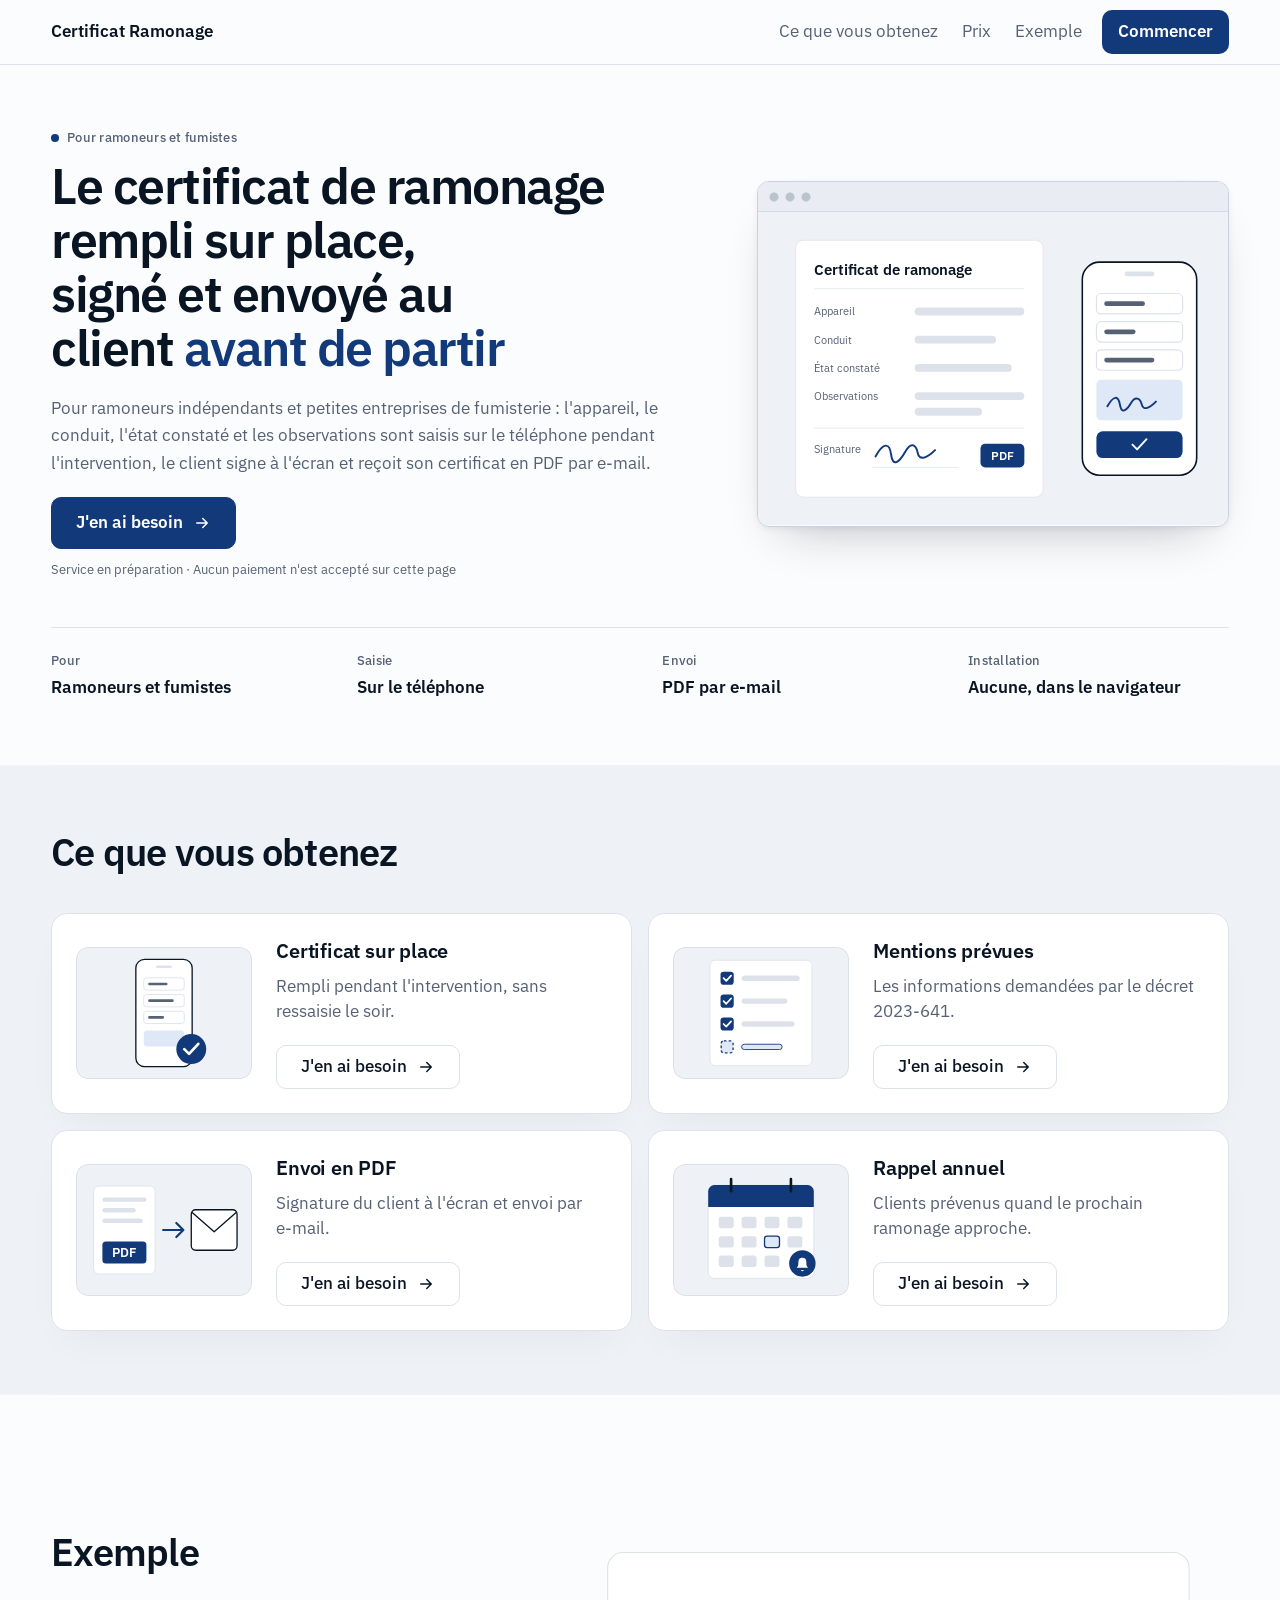
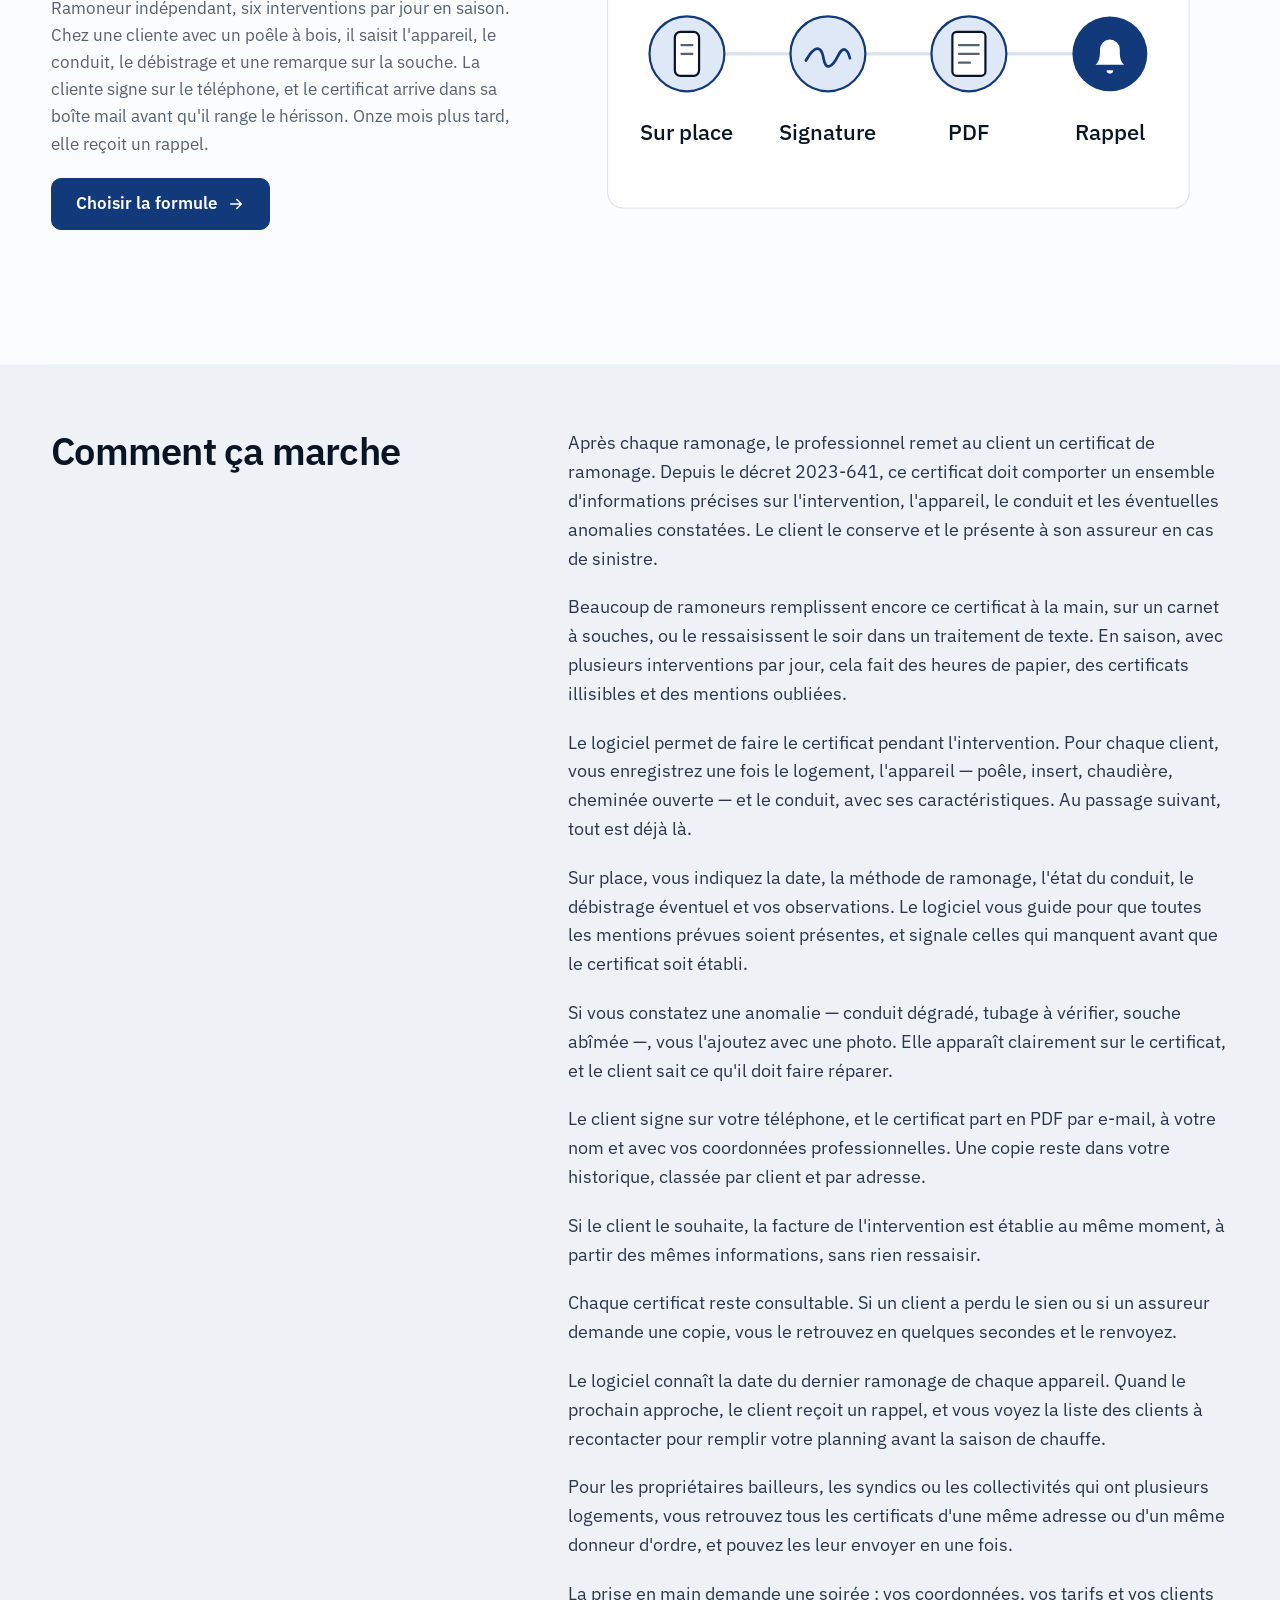
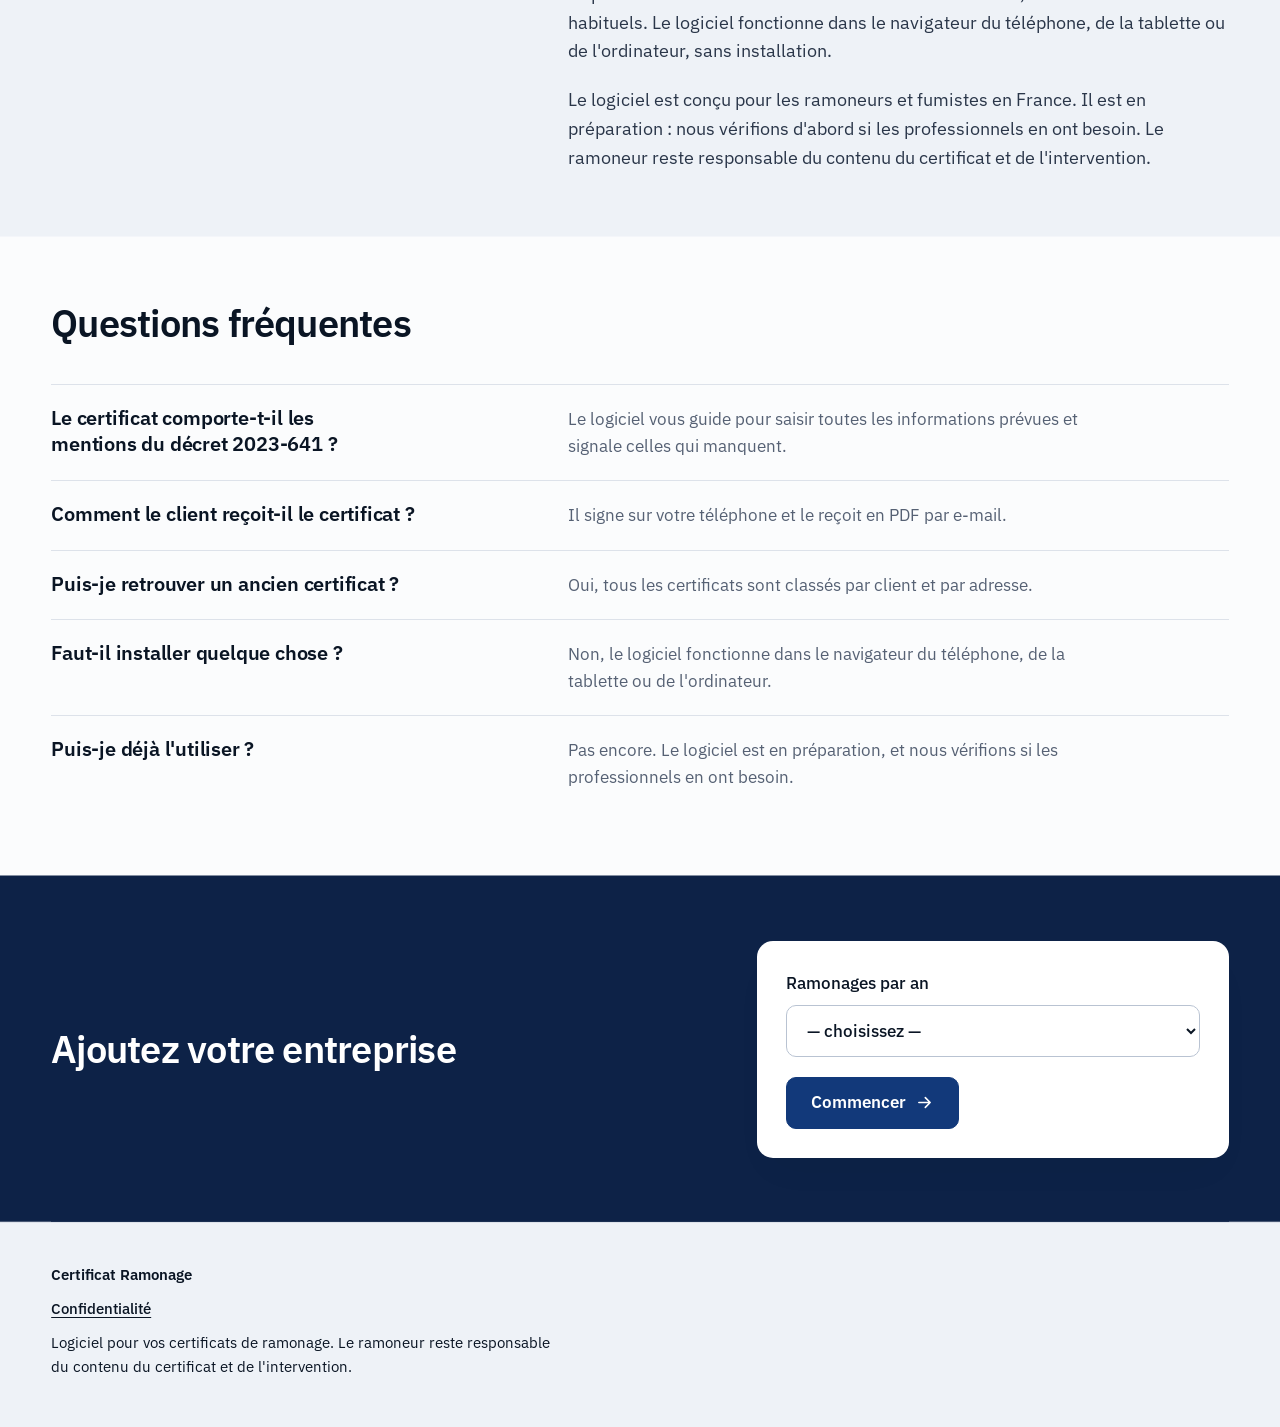
==== commit b333d384: "Example heading without the disclaimer; example drawing without outer frame Co-Authored-By: Claude F" ====
--- a/index.html
+++ b/index.html
@@ -232,7 +232,7 @@
 
   <section id="exemple" class="split flip" data-view="example_view">
     <div class="stack">
-      <h2>Exemple (données fictives)</h2>
+      <h2>Exemple</h2>
       <p>Ramoneur indépendant, six interventions par jour en saison. Chez une cliente avec un poêle à bois, il saisit l'appareil, le conduit, le débistrage et une remarque sur la souche. La cliente signe sur le téléphone, et le certificat arrive dans sa boîte mail avant qu'il range le hérisson. Onze mois plus tard, elle reçoit un rappel.</p>
       <a class="button" href="price.html" data-ev="click_cta_after_example">Choisir la formule</a>
     </div>
--- a/variant.css
+++ b/variant.css
@@ -1,4 +1,4 @@
-/* Final sample v9 — one layer (СМ-45): tokens in :root, then general rules.
+/* Final sample v12 — one layer (СМ-45): tokens in :root, then general rules.
    Owner's ten choices: layout 17 · IBM Plex Sans · navy palette · background 06 (grey bands, dark form band) ·
    shape 02 (medium radius) · cards 05 (2×2, picture on the side) · hero 07 (picture in a window frame) ·
    density 02 (compact) · header 07 (button in header, light-grey footer) · motion 04 (load cascade only).
@@ -50,7 +50,7 @@
   --radius-card: 1rem;
   --radius-inner: .75rem;
   --radius-control: .625rem;            /* fields, buttons, header links */
-  --header-h: 65px;                     /* sticky header with its border; 95px on phones (two rows) */
+  --header-h: 65px;                     /* sticky header with its border; 57px on phones */
   /* motion — UI feedback under 300ms */
   --ease-out: cubic-bezier(.23, 1, .32, 1);
   --dur: .15s;                          /* hover, colour */
@@ -61,7 +61,7 @@
   --arrow: url("data:image/svg+xml,%3Csvg xmlns='http://www.w3.org/2000/svg' viewBox='0 0 24 24' fill='none' stroke='%23000' stroke-width='2' stroke-linecap='round' stroke-linejoin='round'%3E%3Cpath d='M5 12h14M13 6l6 6-6 6'/%3E%3C/svg%3E");
 }
 @media (max-width: 767px) {
-  :root { --section: 3rem; --gap: max(2rem, 5vw); --pad-card: 1.5rem; --leading-body: 1.55; --header-h: 95px; }
+  :root { --section: 3rem; --gap: max(2rem, 5vw); --pad-card: 1.5rem; --leading-body: 1.55; --header-h: 57px; }
 }
 
 /* base */
@@ -73,7 +73,7 @@
 /* long headlines (German, Polish, Russian…): the page sets data-len on h1 — long: over 70 characters, xlong: over 100 */
 h1[data-len="long"] { --text-display: clamp(2.125rem, 4vw, 3.125rem); }
 h1[data-len="xlong"] { --text-display: clamp(2rem, 3.6vw, 2.875rem); }
-h3, dd { hyphens: auto; }   /* long words in narrow cards and facts; the headline is not hyphenated */
+h3, dd { hyphens: auto; hyphenate-limit-chars: 12 4 4; }   /* long words in narrow cards and facts; the headline is not hyphenated */
 h2 { font-size: var(--text-h2); }
 h3 { font-size: var(--text-h3); letter-spacing: var(--tracking-h3); line-height: var(--leading-h3); }
 p { margin: 0; color: var(--steel); max-width: var(--measure); }
@@ -108,12 +108,9 @@
 #start .tile { --ink: #0a1524; --steel: #566174; --accent-wash: #dfe8f7; --focus: #2f6fd6; color: var(--ink); border-color: transparent; }
 #start .tile select { border-color: var(--line-strong); }
 
-/* long text: heading on top, text in two columns across the full width */
-#opis { --cols: minmax(0, 1fr); row-gap: var(--head-gap); }
+/* long text: heading on the left, one column of text on the right, darker and larger than card text */
 #opis > .stack:first-child { align-self: start; }
-#opis > .stack + .stack { display: block; columns: 2 24rem; column-gap: var(--gap); }
-#opis > .stack + .stack > p { max-width: none; break-inside: avoid; }
-#opis > .stack + .stack > p + p { margin-top: 1.25rem; }
+#opis > .stack + .stack > p { color: #2a3649; font-size: 1.125rem; max-width: 62ch; }
 
 /* header, footer */
 header { position: sticky; top: 0; z-index: 10; background: rgba(251, 252, 253, .86); -webkit-backdrop-filter: blur(12px); backdrop-filter: blur(12px); border-bottom: 1px solid var(--line); }
@@ -132,6 +129,7 @@
 .meta { display: inline-flex; align-items: center; gap: .5rem; font: 500 var(--text-meta)/1.4 var(--font-sans); letter-spacing: .02em; color: var(--steel); }
 .button + .meta { margin-top: -.5rem; font-weight: 400; letter-spacing: 0; }   /* note under a button reads as body text */
 .soft { color: var(--steel); }
+h1 .soft { color: var(--accent); }   /* the benefit half of the headline: accent, not grey */
 .dot { width: 8px; height: 8px; flex: none; border-radius: 50%; background: var(--accent); }
 .button { display: inline-flex; align-items: center; justify-content: center; gap: .6rem; min-height: 52px; padding: 0 1.5rem; border: 1px solid var(--accent); border-radius: var(--radius-control); background: var(--accent); color: #ffffff; font-weight: 600; text-decoration: none; transition: transform var(--dur-press) var(--ease-out), background-color var(--dur) ease, border-color var(--dur) ease; }
 .button::after { content: ""; width: 1.1em; height: 1.1em; background: currentColor; -webkit-mask: var(--arrow) center / contain no-repeat; mask: var(--arrow) center / contain no-repeat; transition: transform var(--dur-press) var(--ease-out); }
@@ -143,13 +141,14 @@
 .tile p { line-height: var(--leading-snug); }
 .art { width: 100%; aspect-ratio: 4 / 3; overflow: hidden; border-radius: var(--radius-inner); background: var(--canvas); }
 .art img, .art svg { display: block; width: 100%; height: 100%; object-fit: cover; border-radius: inherit; }   /* picture: image file or inline drawing */
-.art img, .art svg, .shot { outline: 1px solid rgba(10, 21, 36, .08); outline-offset: -1px; }   /* hairline so pale pictures do not melt into the card */
-.shot { display: block; align-self: center; width: 100%; height: auto; aspect-ratio: 3 / 2; object-fit: cover; border: 1px solid var(--line); border-radius: var(--radius-card); box-shadow: var(--shadow); }
+.art img, .art svg { outline: 1px solid rgba(10, 21, 36, .08); outline-offset: -1px; }   /* hairline so pale pictures do not melt into the card */
+.shot { display: block; align-self: center; width: 100%; height: auto; aspect-ratio: 3 / 2; object-fit: cover; border-radius: var(--radius-card); }   /* no frame of its own: the drawing already has cards inside */
 .window { margin: 0; align-self: center; overflow: hidden; background: var(--surface); border: 1px solid #c9d2e0; border-radius: var(--radius-inner); box-shadow: 0 24px 48px -26px rgba(10, 21, 36, .30), 0 2px 6px rgba(10, 21, 36, .06); }
 .window::before { content: ""; display: block; height: 30px; border-bottom: 1px solid #d5dbe6;
   background: radial-gradient(circle at 16px 15px, var(--line-strong) 4px, transparent 5px), radial-gradient(circle at 32px 15px, var(--line-strong) 4px, transparent 5px),
     radial-gradient(circle at 48px 15px, var(--line-strong) 4px, transparent 5px), #e9edf3; }
-.window .shot { border: 0; border-radius: 0; box-shadow: none; outline: 0; }
+.window .shot { border-radius: 0; }
+svg.shot:not(.window *) > rect:first-child { fill: none; }   /* example drawing: no grey panel behind its cards — one frame level less */
 .facts { grid-column: 1 / -1; display: grid; grid-template-columns: repeat(4, minmax(0, 1fr)); gap: 1rem var(--gap); margin: 1.5rem 0 0; padding-top: 1.5rem; border-top: 1px solid var(--line); }
 .facts dt { font: 500 var(--text-meta)/1.4 var(--font-sans); letter-spacing: .02em; color: var(--steel); }
 .facts dd { margin: .25rem 0 0; font-weight: 600; }
@@ -165,20 +164,18 @@
   .tile:has(> .art) > :not(.art) { grid-column: 2; }
 }
 @media (min-width: 768px) and (max-width: 1023px) {
+  .facts { grid-template-columns: repeat(2, minmax(0, 1fr)); }
   .tile:has(> .art) { grid-template-columns: minmax(0, 6rem) minmax(0, 1fr); column-gap: 1rem; }
 }
 
-/* phones: one column; header = name + button in row one, links in row two */
+/* phones: one column; header = name + button in one row, section links hidden */
 @media (max-width: 767px) {
   .split, .bento { grid-template-columns: minmax(0, 1fr); }
   .facts { grid-template-columns: repeat(2, minmax(0, 1fr)); }
   .button { width: 100%; }
-  header .shell { position: relative; min-height: 0; padding-top: 6px; padding-bottom: 4px; row-gap: 0; }
-  header nav { margin-left: -.75rem; flex: 0 0 100%; }   /* links always on row two, even when short */
-  header .home, header nav a:last-child { min-height: 40px; }
-  header .home { position: relative; }
-  header nav a:last-child { position: absolute; top: 6px; right: max(var(--gutter), env(safe-area-inset-right, 0px)); margin: 0; }
-  header .home::before, header nav a:last-child::before { content: ""; position: absolute; inset: -4px 0 0; }   /* 44px hit area, 40px look */
+  header .shell { flex-wrap: nowrap; min-height: 56px; }
+  header nav a:not(:last-child) { display: none; }
+  header nav a:last-child { min-height: 40px; margin: 0; }
 }
 
 /* hover only where there is a real pointer: a tap must not leave a stuck hover */
